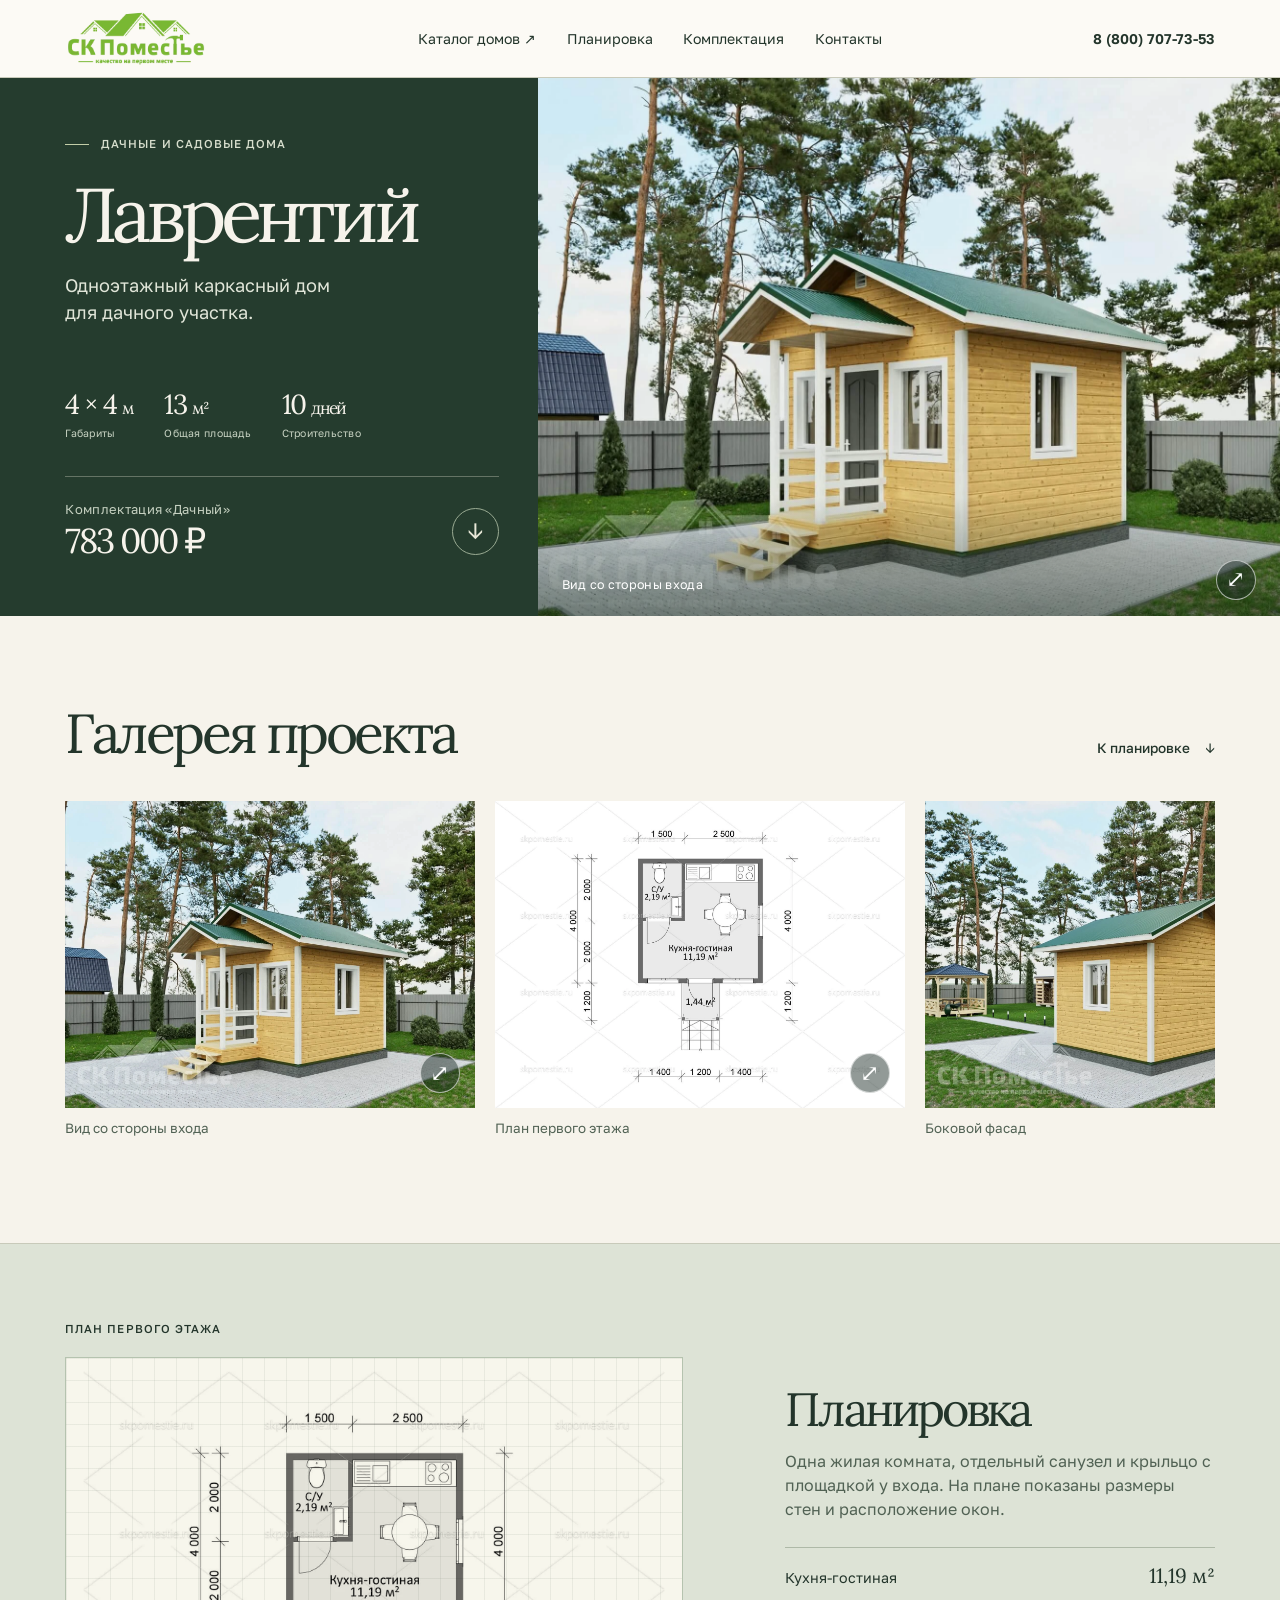
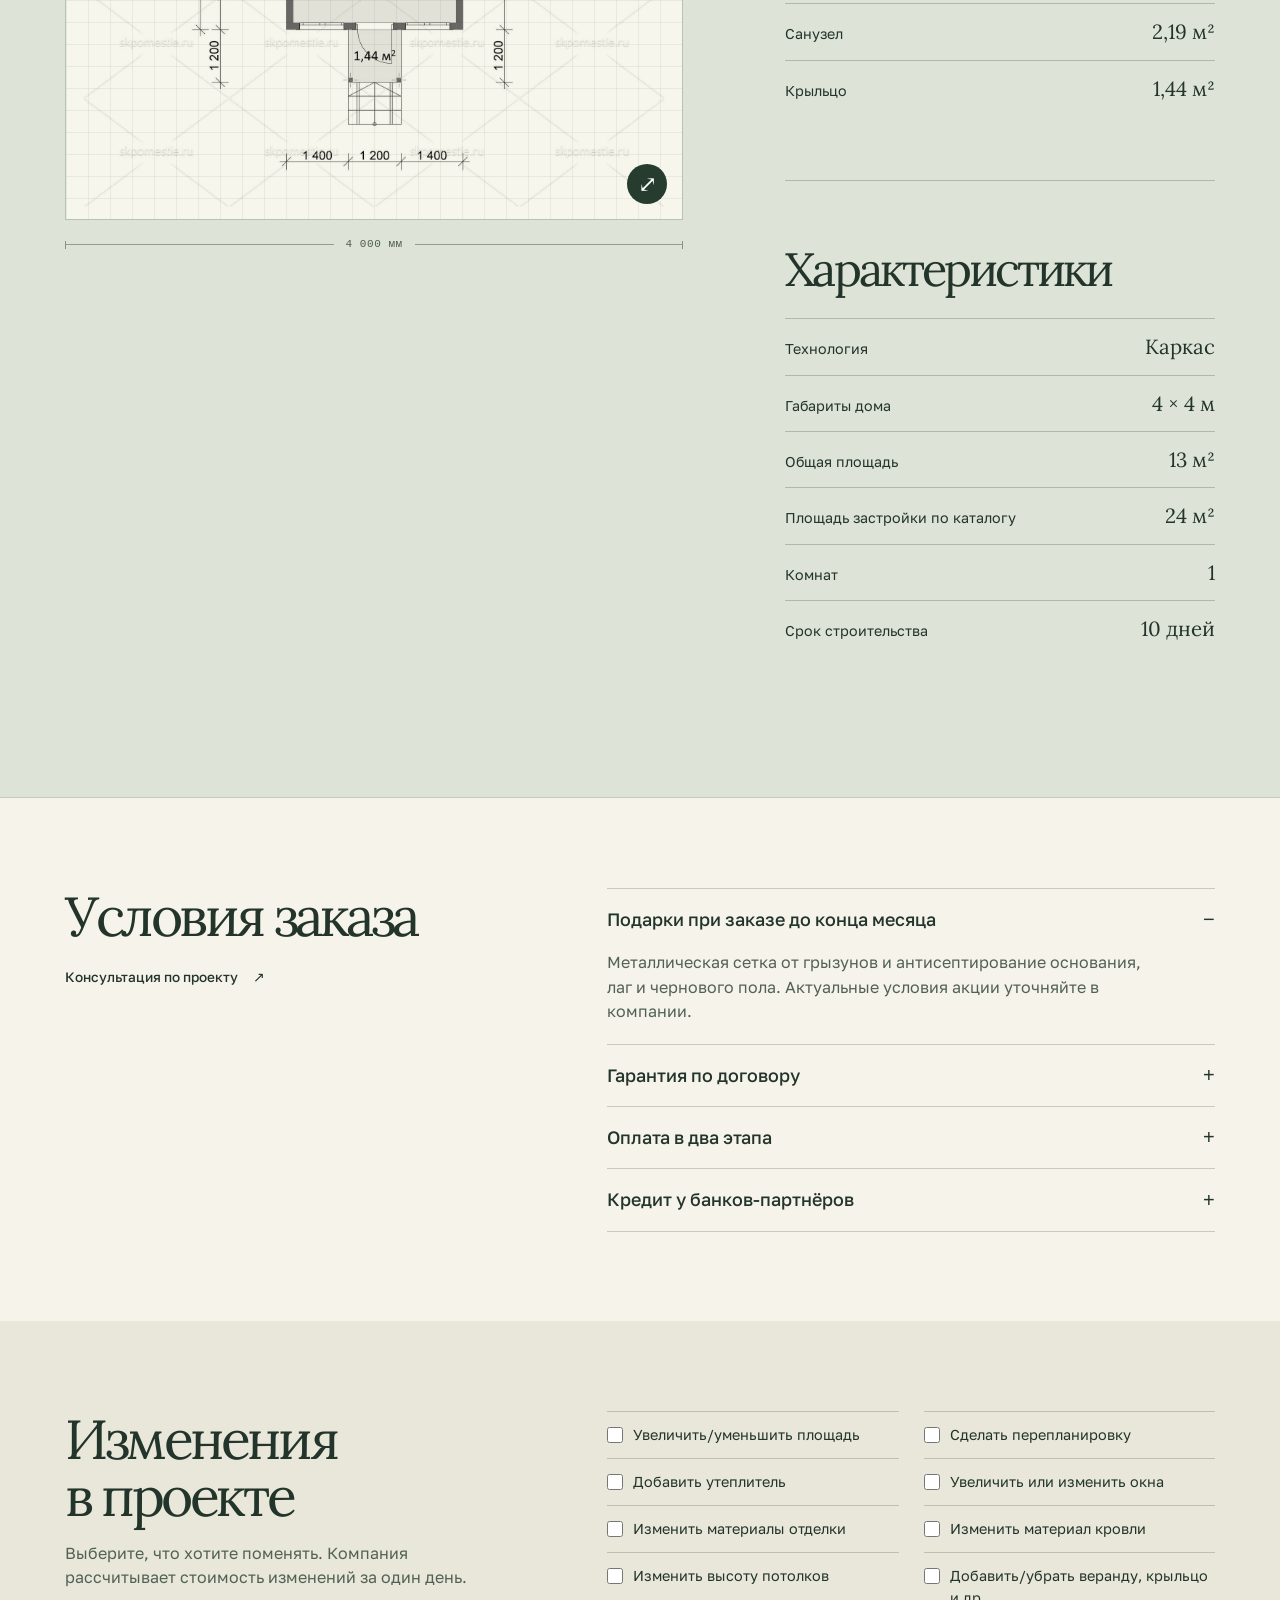
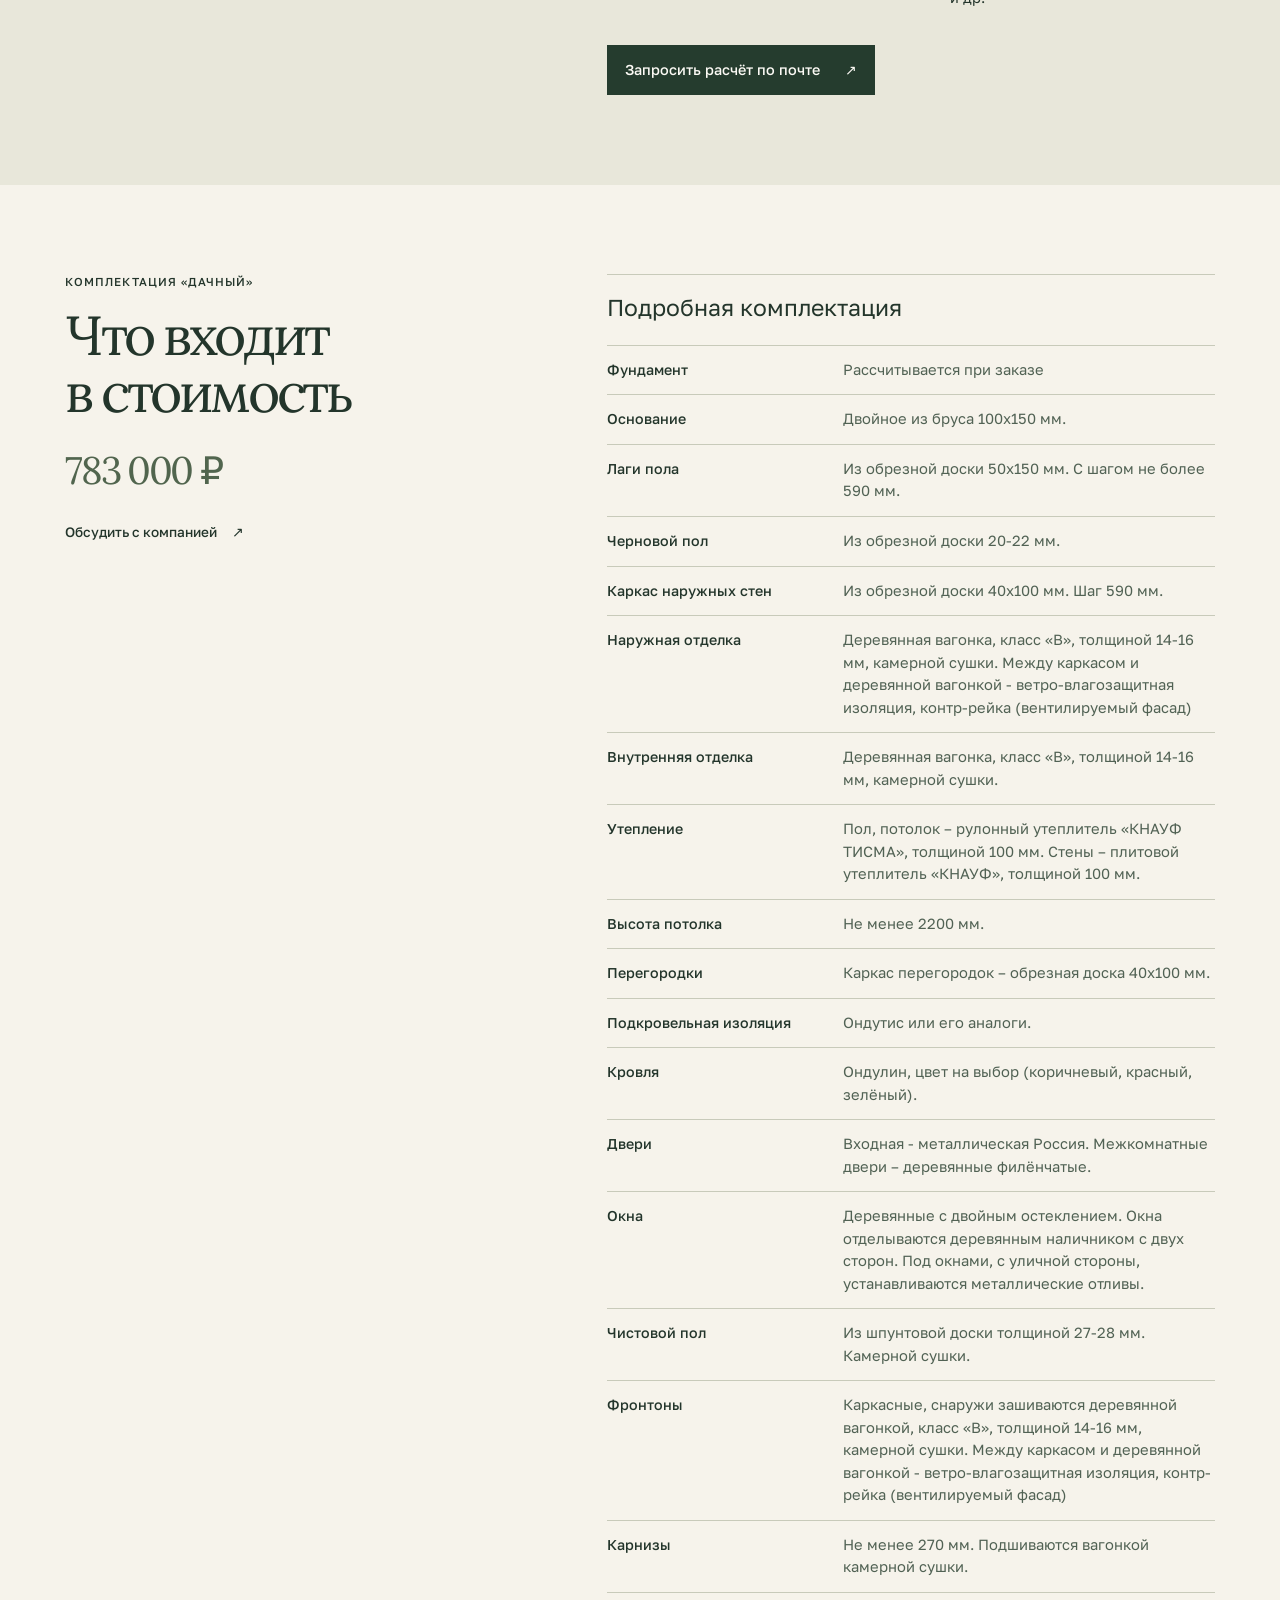
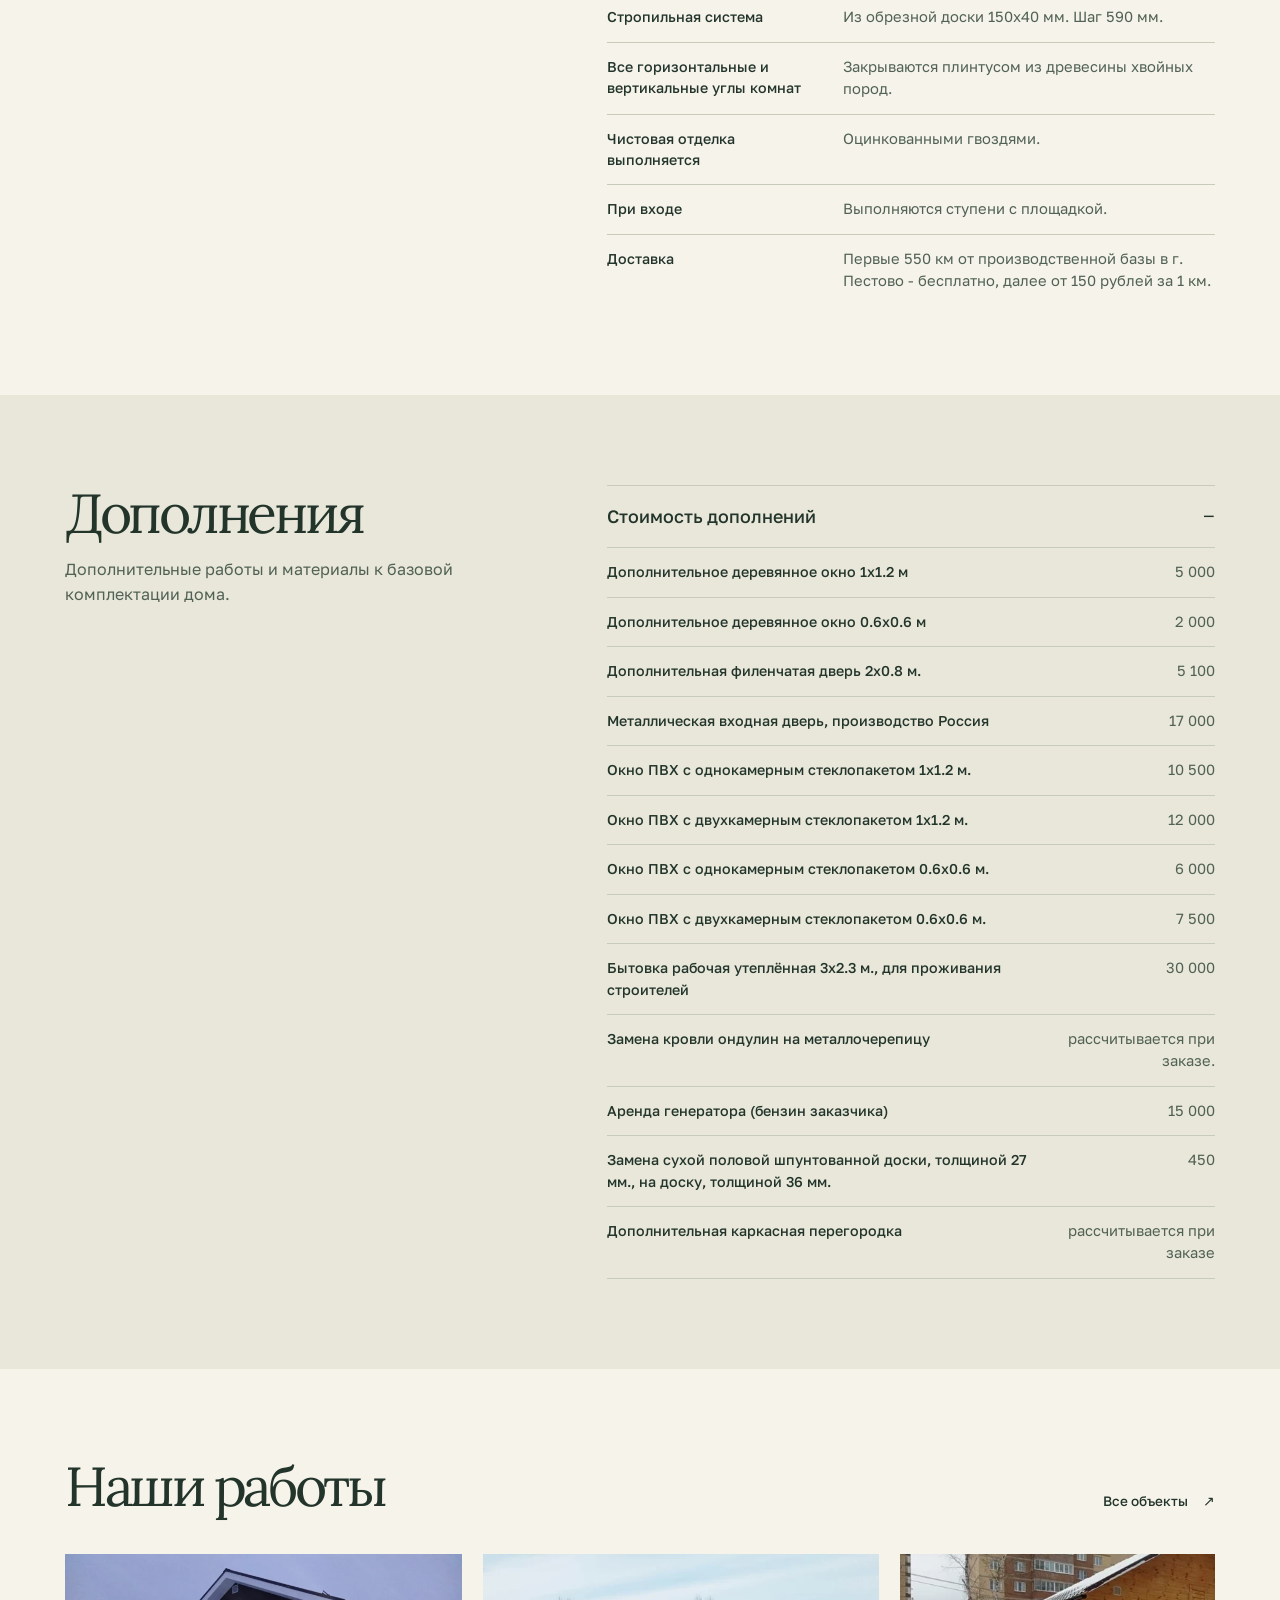
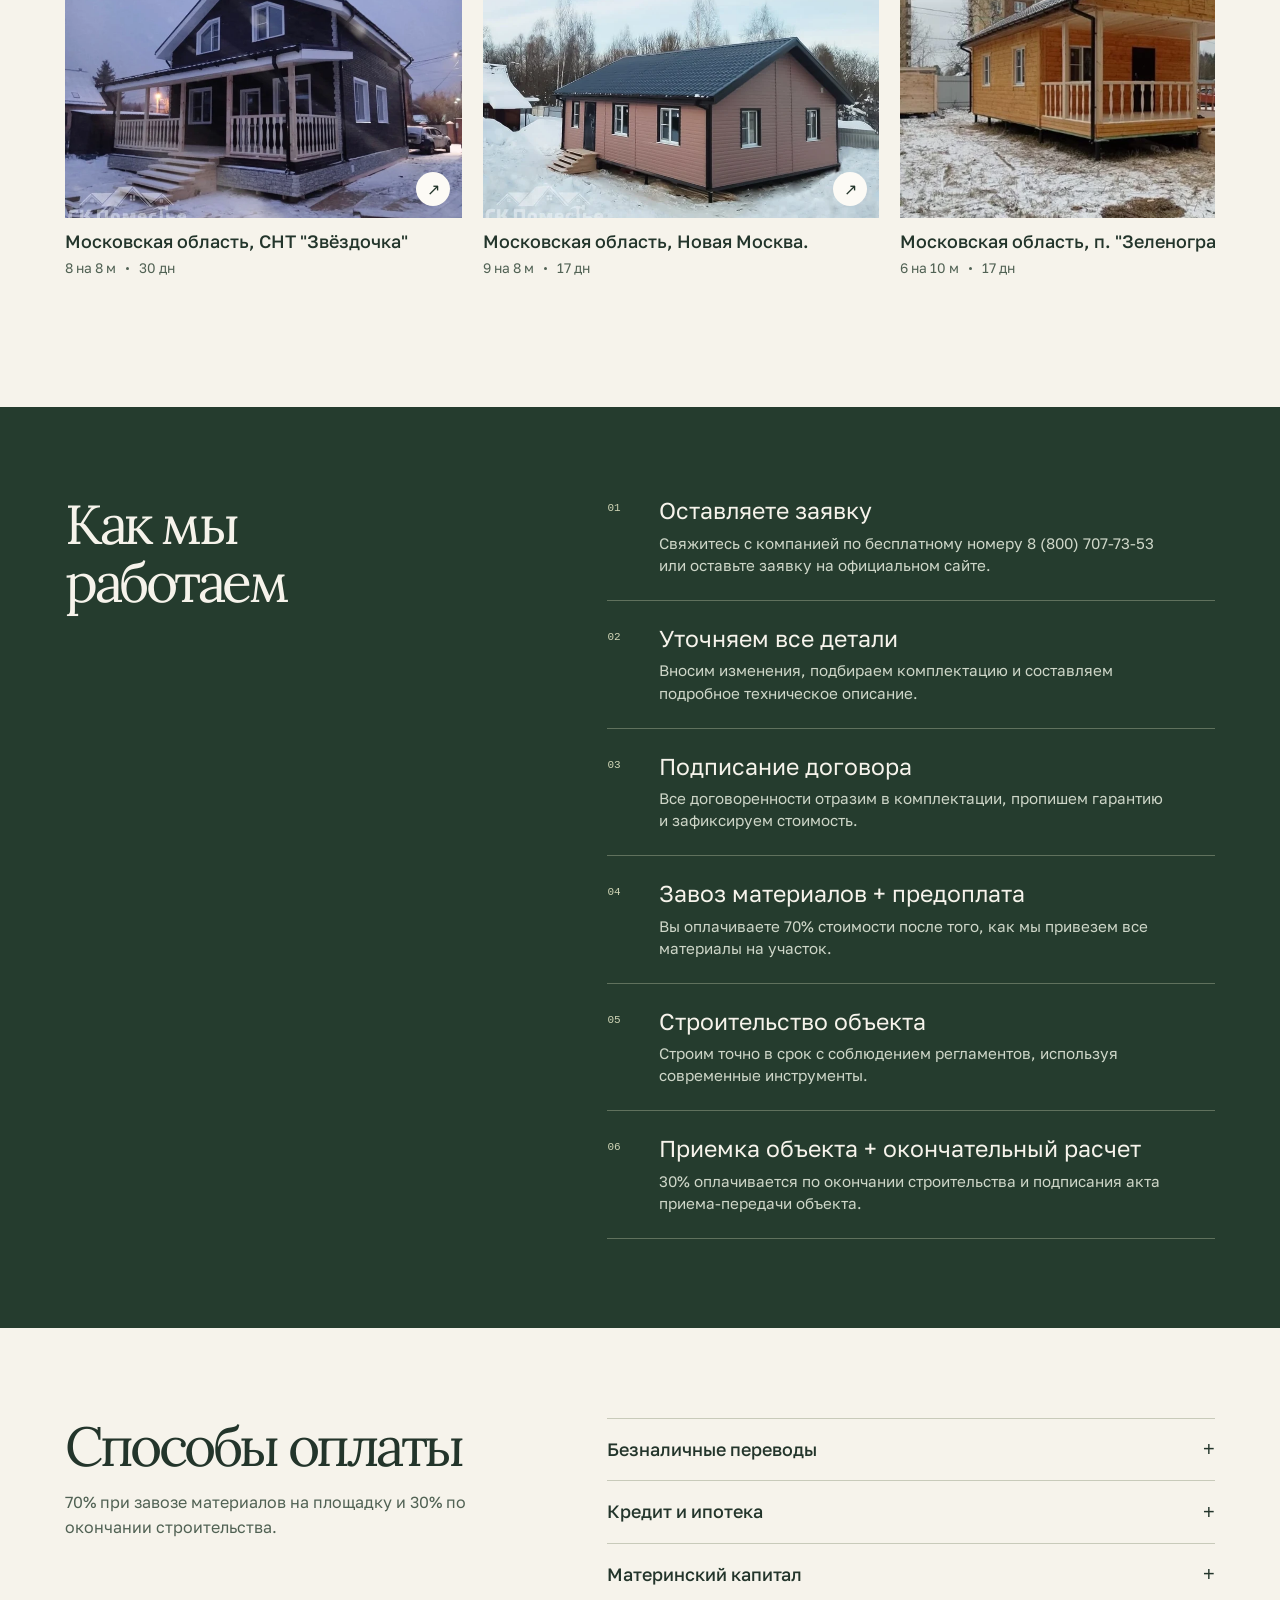
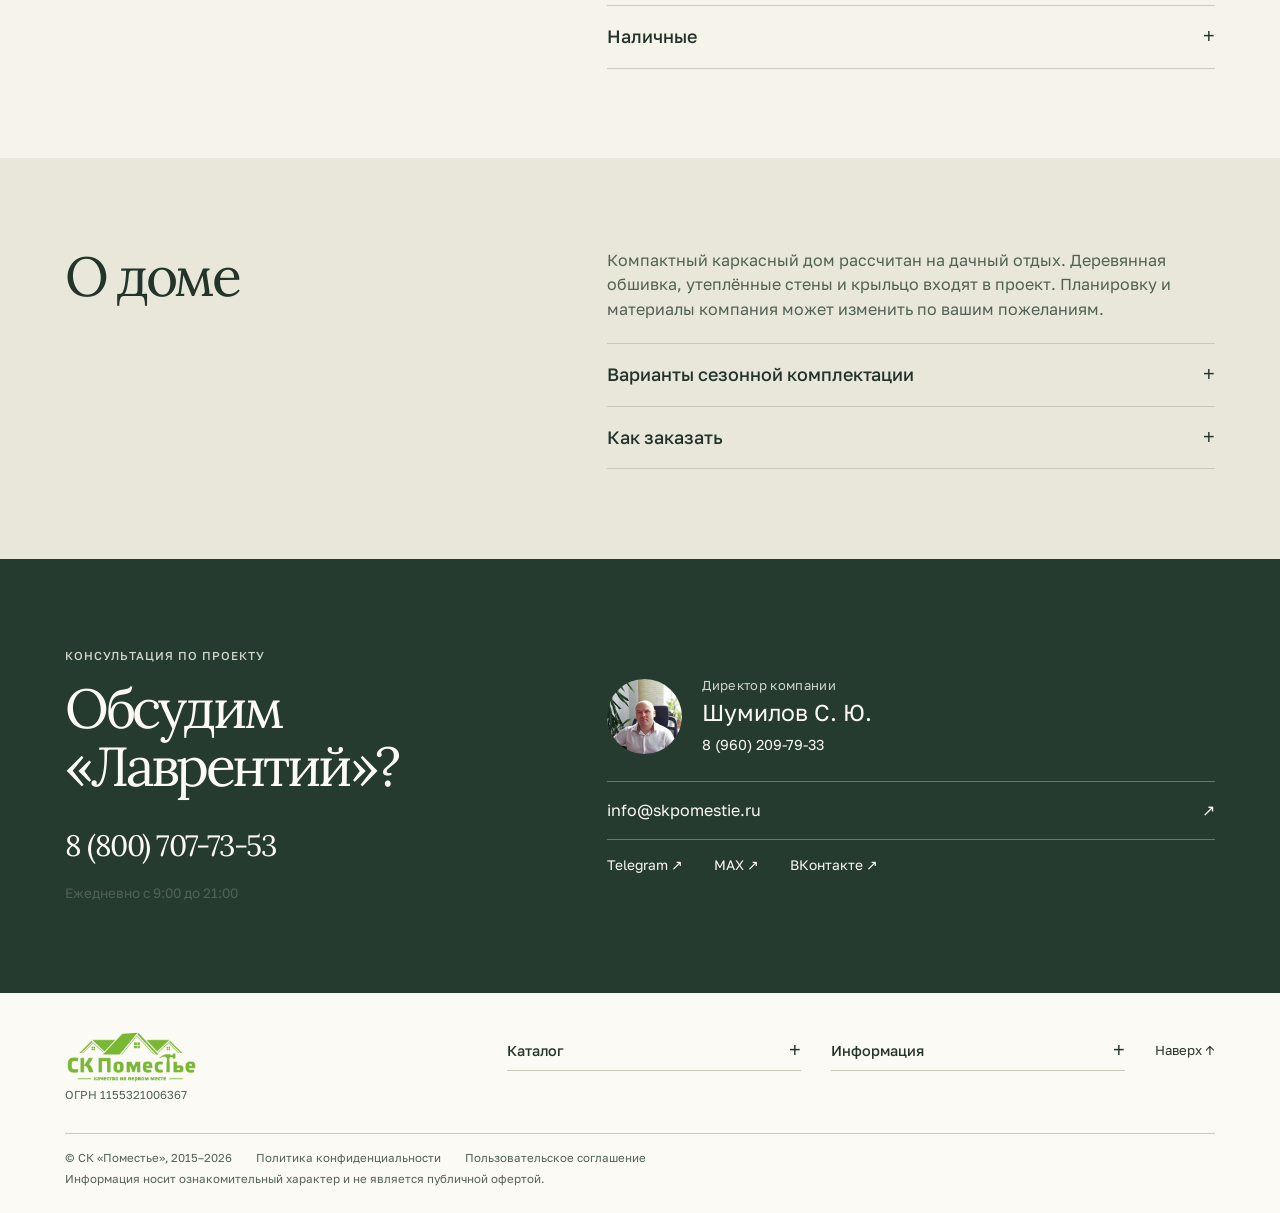
==== index.html @ a2fbf416 "Publish redesign concept" ====
<!doctype html>
<html lang="ru"><head>
<meta charset="UTF-8"><meta name="viewport" content="width=device-width,initial-scale=1"><meta name="robots" content="noindex,nofollow">
<title>«Лаврентий» — дачный дом 4 × 4 м | СК Поместье</title>
<meta name="description" content="Планировка каркасного дома «Лаврентий», виды фасадов, комплектация «Дачный», дополнительные опции и примеры работ строительной компании «Поместье».">
<meta name="theme-color" content="#283d30"><link rel="icon" href="assets/logo.webp"><link rel="stylesheet" href="assets/fonts.css"><link rel="stylesheet" href="style.css"><script defer src="app.js"></script>
</head><body id="top"><a class="skip" href="#project">К проекту</a>
<header><div class="inner topbar"><a class="brand" href="https://skpomestie.ru/" aria-label="СК Поместье, официальный сайт"><img src="assets/logo.webp" alt="СК Поместье" width="200" height="78"></a>
<nav class="desk-nav" aria-label="Разделы проекта"><a href="https://skpomestie.ru/dachnye-doma/">Каталог домов ↗</a><a href="#plan">Планировка</a><a href="#package">Комплектация</a><a href="#contacts">Контакты</a></nav>
<a class="head-phone" href="tel:+78007077353">8 (800) 707-73-53</a><details class="mobnav"><summary aria-label="Меню"><span></span></summary><nav aria-label="Меню"><a href="https://skpomestie.ru/dachnye-doma/">Каталог домов ↗</a><a href="#plan">Планировка</a><a href="#package">Комплектация</a><a href="#works">Наши работы</a><a href="#contacts">Контакты</a></nav></details></div></header>
<main id="project">
<div class="hero"><div class="hero-text"><a class="kind" href="https://skpomestie.ru/dachnye-doma/">Дачные и садовые дома</a><h1>Лаврентий</h1><p class="lead">Одноэтажный каркасный дом <br>для дачного участка.</p><div class="hero-dim"><div><strong>4 × 4 <small>м</small></strong><span>Габариты</span></div><div><strong>13 <small>м²</small></strong><span>Общая площадь</span></div><div><strong>10 <small>дней</small></strong><span>Строительство</span></div></div><div class="hero-purchase"><div><span>Комплектация «Дачный»</span><strong>783 000 ₽</strong></div><a class="disc" href="#package" aria-label="Посмотреть комплектацию и стоимость">↓</a></div></div>
<button type="button" class="hero-view" data-image="0" aria-label="Увеличить изображение дома Лаврентий"><img src="assets/view-0.webp" alt="Деревянный дом Лаврентий с зелёной двускатной крышей и небольшим крыльцом" width="1600" height="1200" fetchpriority="high"><span class="photo-tag">Вид со стороны входа</span><span class="zoom" aria-hidden="true">⤢</span></button></div>
<section class="inner pad gallery-section" id="gallery"><div class="section-line"><h2>Галерея проекта</h2><a class="text-link" href="#plan">К планировке <b>↓</b></a></div>
<div class="rail facade-rail" data-rail tabindex="0" role="region" aria-label="Галерея проекта, горизонтальная прокрутка"><figure><button class="photo" data-image="0" type="button" aria-label="Увеличить. Вид со стороны входа"><img src="assets/view-0.webp" alt="Вид со стороны входа" loading="lazy"><span class="zoom" aria-hidden="true">⤢</span></button><figcaption>Вид со стороны входа</figcaption></figure><figure><button class="photo" data-image="1" type="button" aria-label="Увеличить. План первого этажа"><img src="assets/view-1.webp" alt="План первого этажа" loading="lazy"><span class="zoom" aria-hidden="true">⤢</span></button><figcaption>План первого этажа</figcaption></figure><figure><button class="photo" data-image="2" type="button" aria-label="Увеличить. Боковой фасад"><img src="assets/view-2.webp" alt="Боковой фасад" loading="lazy"><span class="zoom" aria-hidden="true">⤢</span></button><figcaption>Боковой фасад</figcaption></figure><figure><button class="photo" data-image="3" type="button" aria-label="Увеличить. Задний фасад"><img src="assets/view-3.webp" alt="Задний фасад" loading="lazy"><span class="zoom" aria-hidden="true">⤢</span></button><figcaption>Задний фасад</figcaption></figure><figure><button class="photo" data-image="4" type="button" aria-label="Увеличить. Крыльцо и вход"><img src="assets/view-4.webp" alt="Крыльцо и вход" loading="lazy"><span class="zoom" aria-hidden="true">⤢</span></button><figcaption>Крыльцо и вход</figcaption></figure><figure><button class="photo" data-image="5" type="button" aria-label="Увеличить. Главный фасад"><img src="assets/view-5.webp" alt="Главный фасад" loading="lazy"><span class="zoom" aria-hidden="true">⤢</span></button><figcaption>Главный фасад</figcaption></figure></div></section>
<section class="drawing-section" id="plan"><div class="inner drawings"><div class="plan-visual"><span class="kind">План первого этажа</span><button class="diagram" data-image="1" type="button" aria-label="Увеличить чертёж первого этажа"><img alt="Чертёж дома 4 на 4 м с санузлом, кухней-гостиной и крыльцом" src="assets/view-1.webp" loading="lazy"><span class="zoom" aria-hidden="true">⤢</span></button><div class="dimension"><span></span>4 000 мм<span></span></div></div>
<div class="plan-copy"><div class="plan-step"><h2>Планировка</h2><p>Одна жилая комната, отдельный санузел и крыльцо с площадкой у входа. На плане показаны размеры стен и расположение окон.</p><dl class="inline-data"><div><dt>Кухня-гостиная</dt><dd>11,19 м²</dd></div><div><dt>Санузел</dt><dd>2,19 м²</dd></div><div><dt>Крыльцо</dt><dd>1,44 м²</dd></div></dl></div><div class="plan-step"><h2>Характеристики</h2><dl class="inline-data"><div><dt>Технология</dt><dd>Каркас</dd></div><div><dt>Габариты дома</dt><dd>4 × 4 м</dd></div><div><dt>Общая площадь</dt><dd>13 м²</dd></div><div><dt>Площадь застройки по каталогу</dt><dd>24 м²</dd></div><div><dt>Комнат</dt><dd>1</dd></div><div><dt>Срок строительства</dt><dd>10 дней</dd></div></dl></div></div></div></section>
<section class="inner pad split facts"><div><h2>Условия заказа</h2><a class="text-link" href="#contacts">Консультация по проекту <b>↗</b></a></div><div class="accordion"><details open><summary>Подарки при заказе до конца месяца</summary><p>Металлическая сетка от грызунов и антисептирование основания, лаг и чернового пола. Актуальные условия акции уточняйте в компании.</p></details><details><summary>Гарантия по договору</summary><p>Три года на материалы и три года на работы. Официальная обслуживаемая гарантия.</p></details><details><summary>Оплата в два этапа</summary><p>70% при завозе материалов на участок, оставшиеся 30% после подписания передаточного акта.</p></details><details><summary>Кредит у банков-партнёров</summary><p>Т-Банк, Альфа-Банк, Сбербанк, МТС Банк, Локо-Банк, Совкомбанк, ОТП Банк, Кредит Европа Банк и Ренессанс Банк.</p><a class="text-link" href="https://skpomestie.ru/credit/">Условия кредитования ↗</a></details></div></section>
<section class="changes" id="changes"><div class="inner split pad"><div><h2>Изменения <br>в проекте</h2><p>Выберите, что хотите поменять. Компания рассчитывает стоимость изменений за один день.</p></div><form id="changes-form"><fieldset><legend class="sr">Варианты изменений</legend><label><input type="checkbox" name="change" value="Увеличить/уменьшить площадь"><span>Увеличить/уменьшить площадь</span></label><label><input type="checkbox" name="change" value="Сделать перепланировку"><span>Сделать перепланировку</span></label><label><input type="checkbox" name="change" value="Добавить утеплитель"><span>Добавить утеплитель</span></label><label><input type="checkbox" name="change" value="Увеличить или изменить окна"><span>Увеличить или изменить окна</span></label><label><input type="checkbox" name="change" value="Изменить материалы отделки"><span>Изменить материалы отделки</span></label><label><input type="checkbox" name="change" value="Изменить материал кровли"><span>Изменить материал кровли</span></label><label><input type="checkbox" name="change" value="Изменить высоту потолков"><span>Изменить высоту потолков</span></label><label><input type="checkbox" name="change" value="Добавить/убрать веранду, крыльцо и др."><span>Добавить/убрать веранду, крыльцо и др.</span></label></fieldset><button type="submit" class="button">Запросить расчёт по почте <b>↗</b></button></form></div></section>
<section id="package" class="inner pad split package"><div class="sticky-heading"><span class="kind">Комплектация «Дачный»</span><h2>Что входит <br>в стоимость</h2><div class="package-price">783 000 ₽</div><a class="text-link" href="#contacts">Обсудить с компанией <b>↗</b></a></div><div class="package-details"><h3>Подробная комплектация</h3><dl class="spec-list"><div><dt>Фундамент</dt><dd>Рассчитывается при заказе</dd></div><div><dt>Основание</dt><dd>Двойное из бруса 100х150 мм.</dd></div><div><dt>Лаги пола</dt><dd>Из обрезной доски 50х150 мм. С шагом не более 590 мм.</dd></div><div><dt>Черновой пол</dt><dd>Из обрезной доски 20-22 мм.</dd></div><div><dt>Каркас наружных стен</dt><dd>Из обрезной доски 40х100 мм. Шаг 590 мм.</dd></div><div><dt>Наружная отделка</dt><dd>Деревянная вагонка, класс «В», толщиной 14-16 мм, камерной сушки. Между каркасом и деревянной вагонкой - ветро-влагозащитная изоляция, контр-рейка (вентилируемый фасад)</dd></div><div><dt>Внутренняя отделка</dt><dd>Деревянная вагонка, класс «В», толщиной 14-16 мм, камерной сушки.</dd></div><div><dt>Утепление</dt><dd>Пол, потолок – рулонный утеплитель «КНАУФ ТИСМА», толщиной 100 мм. Стены – плитовой утеплитель «КНАУФ», толщиной 100 мм.</dd></div><div><dt>Высота потолка</dt><dd>Не менее 2200 мм.</dd></div><div><dt>Перегородки</dt><dd>Каркас перегородок – обрезная доска 40х100 мм.</dd></div><div><dt>Подкровельная изоляция</dt><dd>Ондутис или его аналоги.</dd></div><div><dt>Кровля</dt><dd>Ондулин, цвет на выбор (коричневый, красный, зелёный).</dd></div><div><dt>Двери</dt><dd>Входная - металлическая Россия. Межкомнатные двери – деревянные филёнчатые.</dd></div><div><dt>Окна</dt><dd>Деревянные с двойным остеклением. Окна отделываются деревянным наличником с двух сторон. Под окнами, с уличной стороны, устанавливаются металлические отливы.</dd></div><div><dt>Чистовой пол</dt><dd>Из шпунтовой доски толщиной 27-28 мм. Камерной сушки.</dd></div><div><dt>Фронтоны</dt><dd>Каркасные, снаружи зашиваются деревянной вагонкой, класс «В», толщиной 14-16 мм, камерной сушки. Между каркасом и деревянной вагонкой - ветро-влагозащитная изоляция, контр-рейка (вентилируемый фасад)</dd></div><div><dt>Карнизы</dt><dd>Не менее 270 мм. Подшиваются вагонкой камерной сушки.</dd></div><div><dt>Стропильная система</dt><dd>Из обрезной доски 150х40 мм. Шаг 590 мм.</dd></div><div><dt>Все горизонтальные и вертикальные углы комнат</dt><dd>Закрываются плинтусом из древесины хвойных пород.</dd></div><div><dt>Чистовая отделка выполняется</dt><dd>Оцинкованными гвоздями.</dd></div><div><dt>При входе</dt><dd>Выполняются ступени с площадкой.</dd></div><div><dt>Доставка</dt><dd>Первые 550 км от производственной базы в г. Пестово - бесплатно, далее от 150 рублей за 1 км.</dd></div></dl></div></section>
<section class="options"><div class="inner split pad"><div><h2>Дополнения</h2><p>Дополнительные работы и материалы к базовой комплектации дома.</p></div><div class="accordion"><details open><summary>Стоимость дополнений</summary><dl class="spec-list"><div><dt>Дополнительное деревянное окно 1х1.2 м</dt><dd>5 000</dd></div><div><dt>Дополнительное деревянное окно 0.6х0.6 м</dt><dd>2 000</dd></div><div><dt>Дополнительная филенчатая дверь 2х0.8 м.</dt><dd>5 100</dd></div><div><dt>Металлическая входная дверь, производство Россия</dt><dd>17 000</dd></div><div><dt>Окно ПВХ с однокамерным стеклопакетом 1х1.2 м.</dt><dd>10 500</dd></div><div><dt>Окно ПВХ с двухкамерным стеклопакетом 1х1.2 м.</dt><dd>12 000</dd></div><div><dt>Окно ПВХ с однокамерным стеклопакетом 0.6х0.6 м.</dt><dd>6 000</dd></div><div><dt>Окно ПВХ с двухкамерным стеклопакетом 0.6х0.6 м.</dt><dd>7 500</dd></div><div><dt>Бытовка рабочая утеплённая 3х2.3 м., для проживания строителей</dt><dd>30 000</dd></div><div><dt>Замена кровли ондулин на металлочерепицу</dt><dd>рассчитывается при заказе.</dd></div><div><dt>Аренда генератора (бензин заказчика)</dt><dd>15 000</dd></div><div><dt>Замена сухой половой шпунтованной доски, толщиной 27 мм., на доску, толщиной 36 мм.</dt><dd>450</dd></div><div><dt>Дополнительная каркасная перегородка</dt><dd>рассчитывается при заказе</dd></div></dl></details></div></div></section>
<section class="inner pad" id="works"><div class="section-line"><h2>Наши работы</h2><a class="text-link" href="https://skpomestie.ru/portfolio/">Все объекты <b>↗</b></a></div><div class="rail work-rail" data-rail tabindex="0" role="region" aria-label="Построенные объекты, горизонтальная прокрутка"><article class="work-card"><a href="https://skpomestie.ru/portfolio/karkasnyy-dom-po-proektu-zakazchika-v-moskovskoy-oblasti.html"><div class="work-image"><img src="assets/work-0.webp" alt="Каркасный дом по проекту Заказчика в Московской области" loading="lazy"><span aria-hidden="true">↗</span></div><h3>Московская область, СНТ &quot;Звёздочка&quot;</h3><p>8 на 8 м <i></i> 30 дн</p></a></article><article class="work-card"><a href="https://skpomestie.ru/portfolio/karkasnyy-dom-po-proektu-ivan.html"><div class="work-image"><img src="assets/work-1.webp" alt="Каркасный дом по проекту &quot;Иван&quot;" loading="lazy"><span aria-hidden="true">↗</span></div><h3>Московская область, Новая Москва.</h3><p>9 на 8 м <i></i> 17 дн</p></a></article><article class="work-card"><a href="https://skpomestie.ru/portfolio/karkasnyy-dom-po-proektu-boris-s-izmeneniyami-so-storony-zakazchika.html"><div class="work-image"><img src="assets/work-2.webp" alt="Каркасный дом по проекту &quot;Борис&quot; с изменениями со стороны &quot;Заказчика&quot;" loading="lazy"><span aria-hidden="true">↗</span></div><h3>Московская область, п. &quot;Зеленоградский&quot;</h3><p>6 на 10 м <i></i> 17 дн</p></a></article><article class="work-card"><a href="https://skpomestie.ru/portfolio/karkasnyj-dom-po-proektu-vladimir.html"><div class="work-image"><img src="assets/work-3.webp" alt="Каркасный дом по проекту &quot;Владимир&quot; " loading="lazy"><span aria-hidden="true">↗</span></div><h3>Московская область, д. Новинское</h3><p>8 на 8 м <i></i> 13 дн</p></a></article><article class="work-card"><a href="https://skpomestie.ru/portfolio/karkasnyy-dom-5-na-4-po-proektu-zakazchika.html"><div class="work-image"><img src="assets/work-4.webp" alt="Каркасный дом 5 на 4 по проекту Заказчика" loading="lazy"><span aria-hidden="true">↗</span></div><h3>Московская область, деревня Слобода.</h3><p>5 на 4 м <i></i> 7 дн</p></a></article><article class="work-card"><a href="https://skpomestie.ru/portfolio/kakrasnyj-dom-s-bolshoj-terrasoj-v-snt-stroitel-1.html"><div class="work-image"><img src="assets/work-5.webp" alt="Какрасный дом с большой террасой в СНТ Строитель-1" loading="lazy"><span aria-hidden="true">↗</span></div><h3>Московская область, СНТ &quot;Строитель-1&quot;</h3><p>6 на 8 м <i></i> 10 дн</p></a></article><article class="work-card"><a href="https://skpomestie.ru/portfolio/dom-iz-br-po-zakazchika-8x85.html"><div class="work-image"><img src="assets/work-6.webp" alt="Дом из бруса по проекту заказчика 8х8.5 м" loading="lazy"><span aria-hidden="true">↗</span></div><h3>Московская область, д. Трубино</h3><p>8 на 8.5 м <i></i> 26 дн</p></a></article><article class="work-card"><a href="https://skpomestie.ru/portfolio/karkas-banya-6x6-m-1etag.html"><div class="work-image"><img src="assets/work-7.webp" alt="Каркасная баня с мансардой, размером 6х6 м" loading="lazy"><span aria-hidden="true">↗</span></div><h3>Новгородская область, д. Евантеево</h3><p>6 на 6 м <i></i> 20 дн</p></a></article><article class="work-card"><a href="https://skpomestie.ru/portfolio/karkasnaya-banya-6x5-po-individaulnomu-proektu-.html"><div class="work-image"><img src="assets/work-8.webp" alt="Каркасная баня 6x5 по индивидаульному проекту " loading="lazy"><span aria-hidden="true">↗</span></div><h3>Московская область, д. Настасьино</h3><p>6 на 5 м <i></i> 9 дн</p></a></article><article class="work-card"><a href="https://skpomestie.ru/portfolio/karkasnyy-dom-po-proektu-stepan.html"><div class="work-image"><img src="assets/work-9.webp" alt="Каркасный дом по проекту &quot;Степан&quot;" loading="lazy"><span aria-hidden="true">↗</span></div><h3>Тульская область,  СНТ &quot;Дружба-1&quot;</h3><p>9 на 7 м <i></i> 18 дн</p></a></article><article class="work-card"><a href="https://skpomestie.ru/portfolio/karkasnyy-dom-po-proektu-gennadiy-v-komplektatsii-bez-otdelki.html"><div class="work-image"><img src="assets/work-10.webp" alt="Каркасный дом по проекту Геннадий в комплектации Без отделки" loading="lazy"><span aria-hidden="true">↗</span></div><h3>Московская область, д. Покровское</h3><p>6 на 6 м <i></i> 6 дн</p></a></article><article class="work-card"><a href="https://skpomestie.ru/portfolio/karkasnyj-dom-po-proektu-zakazchika-12x11m.html"><div class="work-image"><img src="assets/work-11.webp" alt="Каркасный  дом по проекту &quot;Заказчика&quot; 12x11м" loading="lazy"><span aria-hidden="true">↗</span></div><h3>Новгородская область, д. Григорово</h3><p>12 на 11 м <i></i> 35 дн</p></a></article><article class="work-card"><a href="https://skpomestie.ru/portfolio/karkasnyj-dom-po-proektu-zakazchika80.html"><div class="work-image"><img src="assets/work-12.webp" alt="Каркасная баня по проекту &quot;Кира&quot;, с изменениями со стороны &quot;Заказчика&quot;" loading="lazy"><span aria-hidden="true">↗</span></div><h3>Московская область, СТ &quot;Лесное&quot;</h3><p>6 на 6 м <i></i> 14 дн</p></a></article><article class="work-card"><a href="https://skpomestie.ru/portfolio/karkasnyj-dom-po-proektu-zakazchika81.html"><div class="work-image"><img src="assets/work-13.webp" alt="Мансардынй каркасный дом по проекту &quot;Заказчика&quot;" loading="lazy"><span aria-hidden="true">↗</span></div><h3>Новгородская область, СТ &quot;Нерцы&quot;</h3><p>6 на 6 м <i></i> 14 дн</p></a></article><article class="work-card"><a href="https://skpomestie.ru/portfolio/dom-6na8-aleksej.html"><div class="work-image"><img src="assets/work-14.webp" alt="Каркасный дом по проекту Алексей" loading="lazy"><span aria-hidden="true">↗</span></div><h3>Московская область, поселок &quot;Приозёрный&quot;</h3><p>8 на 6 м <i></i> 13 дн</p></a></article><article class="work-card"><a href="https://skpomestie.ru/portfolio/karkasnyj-dom-po-proektu-zakazchika78.html"><div class="work-image"><img src="assets/work-15.webp" alt="Каркасный дом по проекту &quot;Даромир&quot; с изменениями со стороны &quot;Заказчика&quot;" loading="lazy"><span aria-hidden="true">↗</span></div><h3>Тверская область, д. Юряхино</h3><p>на  м <i></i> 13 дн</p></a></article><article class="work-card"><a href="https://skpomestie.ru/portfolio/karkasnyj-dom-po-proektu-zakazchika77.html"><div class="work-image"><img src="assets/work-16.webp" alt="Каркасный дом с террасой по проекту заказчика" loading="lazy"><span aria-hidden="true">↗</span></div><h3>Московская область, СНТ &quot;Автомобилист&quot;</h3><p>6 на 8 м <i></i> 23 дн</p></a></article><article class="work-card"><a href="https://skpomestie.ru/portfolio/dom-stepan.html"><div class="work-image"><img src="assets/work-17.webp" alt="Каркасный полутороэтажный дом по проекту &quot;Степан&quot;" loading="lazy"><span aria-hidden="true">↗</span></div><h3>Московская область,  СНТ Алешинские сады</h3><p>9 на 7 м <i></i> 20 дн</p></a></article><article class="work-card"><a href="https://skpomestie.ru/portfolio/karkasnyj-dom-po-proektu-zakazchika1.html"><div class="work-image"><img src="assets/work-18.webp" alt="Каркасный одноэтажныйдом по проекту &quot;Заказчика&quot;" loading="lazy"><span aria-hidden="true">↗</span></div><h3>Ленинградская область, СНТ Энергия</h3><p>6 на 8 м <i></i> 23 дн</p></a></article><article class="work-card"><a href="https://skpomestie.ru/portfolio/dom-7na9-po-proekty-mixail.html"><div class="work-image"><img src="assets/work-19.webp" alt="Каркасный дом по проекту &quot;Михаил&quot;" loading="lazy"><span aria-hidden="true">↗</span></div><h3>Московской области, д. Мясищево</h3><p>9 на 7 м <i></i> 37 дн</p></a></article></div></section>
<section class="process"><div class="inner split pad"><div class="sticky-heading"><h2>Как мы <br>работаем</h2></div><ol class="steps"><li><h3>Оставляете заявку</h3><p>Свяжитесь с компанией по бесплатному номеру <a href="tel:+78007077353">8 (800) 707-73-53</a> или <a href="https://skpomestie.ru/dachnye-doma/proekt-lavrentiy.html">оставьте заявку на официальном сайте</a>.</p></li><li><h3>Уточняем все детали</h3><p>Вносим изменения, подбираем комплектацию и составляем подробное техническое описание.</p></li><li><h3>Подписание договора</h3><p>Все договоренности отразим в комплектации, пропишем гарантию и зафиксируем стоимость.</p></li><li><h3>Завоз материалов + предоплата</h3><p>Вы оплачиваете 70% стоимости после того, как мы привезем все материалы на участок.</p></li><li><h3>Строительство объекта</h3><p>Строим точно в срок с соблюдением регламентов, используя современные инструменты.</p></li><li><h3>Приемка объекта + окончательный расчет</h3><p>30% оплачивается по окончании строительства и подписания акта приема-передачи объекта.</p></li></ol></div></section>
<section class="inner split pad"><div><h2>Способы оплаты</h2><p>70% при завозе материалов на площадку и 30% по окончании строительства.</p></div><div class="accordion"><details><summary>Безналичные переводы</summary><p>Оплата по счету для физлица, осуществляется в кассе любого банка или через мобильное приложение банка</p></details><details><summary>Кредит и ипотека</summary><p>Выгодные условия и льготная ипотека от «Почта Банк»</p></details><details><summary>Материнский капитал</summary><p>Вы можете воспользоваться сертификатом материнского капитала для оплаты строительства дома для ПМЖ</p></details><details><summary>Наличные</summary><p>Мы принимаем оплату наличными или переводом и выдаём все подтверждающие документы (квитанции)</p></details></div></section>
<section class="article"><div class="inner split pad"><h2>О доме</h2><div><p>Компактный каркасный дом рассчитан на дачный отдых. Деревянная обшивка, утеплённые стены и крыльцо входят в проект. Планировку и материалы компания может изменить по вашим пожеланиям.</p><div class="accordion"><details><summary>Варианты сезонной комплектации</summary><ul><li>Лето — комплектация оптимальна для тёплого времени года, включает необходимые элементы для комфортного отдыха на даче.</li><li>Весна-осень — добавлен слой утепления для проживания в межсезонье, используются имитация бруса для наружной отделки.</li><li>Зима — комплектация включает улучшенную теплоизоляцию. Каркас выполнен из калиброванной доски.</li><li>Без отделки — базовый вариант для тех, кто хочет самостоятельно оформить внутреннее пространство по своему вкусу.</li></ul></details><details><summary>Как заказать</summary><p>Свяжитесь со специалистом компании, чтобы уточнить комплектацию, сроки установки, стоимость и условия оплаты. Есть варианты кредита и рассрочки.</p></details></div></div></div></section>
<section id="contacts" class="contact"><div class="inner split pad"><div><span class="kind">Консультация по проекту</span><h2>Обсудим <br>«Лаврентий»?</h2><a class="big-phone" href="tel:+78007077353">8 (800) 707-73-53</a><p>Ежедневно с 9:00 до 21:00</p></div><div class="contact-side"><div class="person"><img src="assets/director.webp" loading="lazy" alt="Шумилов С. Ю."><div><span>Директор компании</span><h3>Шумилов С. Ю.</h3><a href="tel:+79602097933">8 (960) 209-79-33</a></div></div><a class="contact-row" href="mailto:info@skpomestie.ru">info@skpomestie.ru <b>↗</b></a><div class="socials"><a href="https://t.me/skpomestie">Telegram ↗</a><a href="https://max.ru/u/f9LHodD0cOJR6CGdd--tRf8iXYR94sBpWed0ZR32M8wq-3ZBjKEI17giQqE">MAX ↗</a><a href="https://vk.com/public210077234">ВКонтакте ↗</a></div></div></div></section>
</main><footer><div class="inner"><div class="foot-grid"><div><img src="assets/logo.webp" alt="СК Поместье" width="150"><p>ОГРН 1155321006367</p></div><details><summary>Каталог</summary><nav><a href="https://skpomestie.ru/karkasnye-doma/">Каркасные дома</a><a href="https://skpomestie.ru/dachnye-doma/">Дачные дома</a><a href="https://skpomestie.ru/karkasnye-bani/">Каркасные бани</a><a href="https://skpomestie.ru/doma-iz-brusa/">Дома из бруса</a><a href="https://skpomestie.ru/bani-iz-brusa/">Бани из бруса</a><a href="https://skpomestie.ru/mobilnye-bani/">Мобильные бани</a><a href="https://skpomestie.ru/sruby-domov-pod-usadku/">Срубы домов</a><a href="https://skpomestie.ru/sruby-ban-pod-usadku/">Срубы бань</a></nav></details><details><summary>Информация</summary><nav><a href="https://skpomestie.ru/about/">О компании</a><a href="https://skpomestie.ru/portfolio/">Наши работы</a><a href="https://skpomestie.ru/otzivy/">Отзывы</a><a href="https://skpomestie.ru/aktsii/">Акции</a><a href="https://skpomestie.ru/garantii/">Гарантия</a><a href="https://skpomestie.ru/dostavka-i-oplata/">Доставка и оплата</a><a href="https://skpomestie.ru/dogovor/">Договор</a><a href="https://skpomestie.ru/credit/">Кредит</a><a href="https://skpomestie.ru/mat-kapital/">Материнский капитал</a><a href="https://skpomestie.ru/staty/">Статьи</a><a href="https://skpomestie.ru/contacts/">Контакты</a></nav></details><a class="to-top" href="#top">Наверх ↑</a></div><div class="legal"><span>© СК «Поместье», 2015–2026</span><a href="https://skpomestie.ru/politika-konfidenczialnosti/">Политика конфиденциальности</a><a href="https://skpomestie.ru/soglashenie/">Пользовательское соглашение</a></div><small>Информация носит ознакомительный характер и не является публичной офертой.</small></div></footer>
<dialog id="viewer" aria-labelledby="viewer-label"><div class="viewer-shell"><div class="viewer-bar"><span id="viewer-label"></span><button id="close" type="button" aria-label="Закрыть">×</button></div><img id="viewer-img" alt=""><div class="viewer-controls"><button type="button" data-turn="-1" aria-label="Предыдущее изображение">←</button><span id="counter"></span><button type="button" data-turn="1" aria-label="Следующее изображение">→</button></div></div></dialog>
</body></html>
---- assets/fonts.css ----
@font-face {
  font-family: 'Lora';
  font-style: normal;
  font-weight: 400 700;
  font-display: swap;
  src: url(lora-cyrillic.woff2) format('woff2');
  unicode-range: U+0301, U+0400-045F, U+0490-0491, U+04B0-04B1, U+2116;
}
@font-face {
  font-family: 'Lora';
  font-style: normal;
  font-weight: 400 700;
  font-display: swap;
  src: url(lora-latin.woff2) format('woff2');
  unicode-range: U+0000-00FF, U+0131, U+0152-0153, U+02BB-02BC, U+02C6, U+02DA, U+02DC, U+0304, U+0308, U+0329, U+2000-206F, U+20AC, U+2122, U+2191, U+2193, U+2212, U+2215, U+FEFF, U+FFFD;
}
@font-face {
  font-family: 'Golos Text';
  font-style: normal;
  font-weight: 400 700;
  font-display: swap;
  src: url(golostext-cyrillic.woff2) format('woff2');
  unicode-range: U+0301, U+0400-045F, U+0490-0491, U+04B0-04B1, U+2116;
}
@font-face {
  font-family: 'Golos Text';
  font-style: normal;
  font-weight: 400 700;
  font-display: swap;
  src: url(golostext-latin.woff2) format('woff2');
  unicode-range: U+0000-00FF, U+0131, U+0152-0153, U+02BB-02BC, U+02C6, U+02DA, U+02DC, U+0304, U+0308, U+0329, U+2000-206F, U+20AC, U+2122, U+2191, U+2193, U+2212, U+2215, U+FEFF, U+FFFD;
}
---- style.css ----
:root{--ink:#23352b;--green:#253c2e;--deep:#192a21;--cream:#f6f3eb;--paper:#fcfaf5;--line:#c8caba;--muted:#516254;--gold:#e5cc98;--side:clamp(22px,5.1vw,90px);color:var(--ink);background:var(--cream);font:400 16px/1.53 "Golos Text",Arial,sans-serif;font-synthesis:none}
*{box-sizing:border-box}html{scroll-behavior:smooth;scroll-padding-top:18px}body,h1,h2,h3,p,dl,dd,ol,ul,figure,fieldset{margin:0}body{min-width:280px}button,input,summary{font:inherit}button,summary,a{color:inherit}a{text-decoration:none}button{border:0;cursor:pointer}button:focus-visible,summary:focus-visible,a:focus-visible,.rail:focus-visible,input:focus-visible{outline:3px solid #ad7127;outline-offset:3px}img{display:block;max-width:100%}button,summary{-webkit-tap-highlight-color:transparent}.inner{width:min(100%,1700px);padding-inline:var(--side);margin-inline:auto}.pad{padding-block:clamp(62px,7vw,118px)}h1,h2,h3{font-weight:400}h1,h2,.package-price,.big-phone,.hero-purchase strong,.inline-data dd,.hero-dim strong{font-family:Lora,Georgia,serif}h2{font-size:clamp(2.4rem,4.3vw,4.9rem);line-height:1.04;letter-spacing:-.063em;text-wrap:balance}h3{font-size:clamp(1.05rem,1.8vw,1.5rem);line-height:1.28}.kind,.hero-dim span,.hero-purchase span,.person span{display:block;font-size:.81rem;letter-spacing:.025em;line-height:1.4}.kind{font-weight:500;letter-spacing:.09em;text-transform:uppercase;font-size:.72rem}.skip,.sr{position:absolute;width:1px;height:1px;padding:0;overflow:hidden;clip-path:inset(50%)}.skip:focus{top:6px;left:6px;clip-path:none;width:auto;height:auto;background:white;color:var(--ink);padding:10px;z-index:10}
header{background:var(--paper);border-bottom:1px solid var(--line);position:relative;z-index:3}.topbar{display:flex;align-items:center;justify-content:space-between;gap:24px;min-height:77px}.brand img{width:142px;height:auto}.desk-nav,.socials{display:flex;gap:clamp(15px,2.4vw,40px);align-items:center}.desk-nav a,.head-phone{font-size:.88rem}.head-phone{font-weight:600;white-space:nowrap}.desk-nav a,.socials a,.text-link{position:relative}.desk-nav a:after,.socials a:after,.text-link:after{content:"";position:absolute;left:0;right:0;bottom:-3px;height:1px;background:currentColor;transform:scaleX(0);transform-origin:left;transition:transform .28s ease}.desk-nav a:hover:after,.socials a:hover:after,.text-link:hover:after{transform:scaleX(1)}.mobnav{display:none}
.hero{background:var(--green);color:var(--cream);display:grid;grid-template-columns:42% 58%;min-height:clamp(480px,42vw,710px)}.hero-text{position:relative;align-self:stretch;display:flex;flex-direction:column;justify-content:center;align-items:flex-start;padding:clamp(38px,4.2vw,80px) clamp(24px,3vw,65px) clamp(35px,3.8vw,68px) max(var(--side),calc((100vw - 1700px)/2 + var(--side)))}.hero-text>.kind{color:#d7decd;display:inline-flex;align-items:center;gap:12px}.hero-text>.kind:before{content:"";width:24px;height:1px;background:#c3cea8}.hero h1{font-size:clamp(3.35rem,5.95vw,7.3rem);line-height:1.08;letter-spacing:-.068em;margin:.27em 0 .23em}.lead{font-size:clamp(1rem,1.42vw,1.45rem);line-height:1.46;color:#e0e5d8}.hero-dim{display:flex;gap:clamp(14px,2.4vw,42px);width:100%;margin-block:clamp(33px,4.8vw,78px) clamp(25px,2.8vw,50px)}.hero-dim strong{font-weight:400;font-size:clamp(1.3rem,2.15vw,2.35rem);line-height:1.3;letter-spacing:-.055em;white-space:nowrap}.hero-dim small{font-size:.62em}.hero-dim span,.hero-purchase span{color:#c6d1c1}.hero-dim span{margin-top:3px;font-size:clamp(.65rem,.82vw,.88rem);white-space:nowrap}.hero-purchase{border-top:1px solid #657465;padding-top:clamp(16px,1.75vw,32px);width:100%;display:flex;justify-content:space-between;align-items:center}.hero-purchase strong{font-size:clamp(1.8rem,2.7vw,3rem);letter-spacing:-.06em;display:block;font-weight:400;line-height:1.3}.disc{border:1px solid #9aab93;border-radius:100%;display:grid;place-items:center;width:47px;height:47px;color:#e8e8d8;font-size:1.4rem;transition:background .25s,transform .25s}.disc:hover{background:#465b49;transform:translateY(3px)}
.hero-view,.photo,.diagram,.work-image{position:relative;isolation:isolate;overflow:hidden}.hero-view{padding:0;background:#667664;text-align:left;min-height:100%;width:100%}.hero-view>img{width:100%;height:100%;object-fit:cover;position:absolute;inset:0;object-position:center 55%;transform:scale(1.035) translateY(var(--hero-shift,0px));transition:filter .25s}.hero-view:hover>img{filter:saturate(1.09)}.hero-view:after{content:"";position:absolute;bottom:0;height:22%;left:0;right:0;background:linear-gradient(transparent,#13231684);pointer-events:none}.photo-tag,.zoom{position:absolute;z-index:1}.photo-tag{bottom:22px;left:24px;color:white;font-size:.78rem;letter-spacing:.025em}.zoom{right:15px;bottom:15px;width:40px;height:40px;line-height:1;border:1px solid #fff9;border-radius:50%;background:#17282077;color:#fff;display:grid;place-items:center;font:23px Arial,sans-serif;transition:transform .3s,background .3s}.hero-view .zoom{right:24px;bottom:16px}.photo:hover .zoom,.hero-view:hover .zoom,.diagram:hover .zoom{transform:rotate(-8deg) scale(1.09);background:var(--green)}
.section-line{display:flex;align-items:baseline;justify-content:space-between;gap:20px;margin-bottom:clamp(22px,3vw,48px)}.text-link{width:fit-content;display:inline-flex;gap:15px;align-items:center;line-height:1.4;font-size:.85rem;font-weight:500}.text-link b,.button b,.contact-row b{font-weight:400}.rail{display:flex;overflow-x:auto;gap:clamp(14px,1.6vw,32px);min-width:0;scrollbar-color:#87917e #e2e4d8;scrollbar-width:thin;padding-bottom:15px}.rail>figure{flex:0 0 clamp(230px,32vw,475px)}.rail figure img,.work-image img{width:100%;height:100%;object-fit:cover;transition:transform .55s cubic-bezier(.2,.8,.2,1)}.photo,.work-image{display:block;width:100%;aspect-ratio:4/3;background:#dfdfd1}.photo{padding:0}.photo:hover img,.work-card a:hover img{transform:scale(1.045)}figcaption{font-size:.84rem;margin-top:10px;color:var(--muted)}
.drawing-section{background:#dde3d6;border-block:1px solid var(--line)}.drawings{display:grid;grid-template-columns:1.18fr .82fr;gap:clamp(30px,8vw,140px);padding-block:clamp(48px,6vw,92px);align-items:start}.plan-visual,.sticky-heading{position:sticky;top:clamp(18px,7vh,84px)}.plan-visual .kind{margin-bottom:20px}.diagram{width:100%;display:grid;place-items:center;aspect-ratio:4/3;padding:3%;background-color:#f7f6ec;background-image:linear-gradient(#929f8d24 1px,transparent 1px),linear-gradient(90deg,#929f8d24 1px,transparent 1px);background-size:22px 22px;border:1px solid #b5c3af}.diagram img{width:95%;height:100%;object-fit:contain;mix-blend-mode:multiply;transform:scale(var(--plan-scale,1));transition:transform .15s linear}.diagram .zoom{background:var(--green);border:none}.dimension{display:flex;align-items:center;gap:12px;color:#4f604c;font:11px/1.3 Consolas,monospace;letter-spacing:.05em;margin-top:17px}.dimension span{height:1px;background:#929e8d;flex:1;position:relative}.dimension span:first-child:before,.dimension span:last-child:after{position:absolute;content:"";height:8px;top:-3px;background:#87957f;width:1px}.dimension span:last-child:after{right:0}.plan-step{padding:clamp(20px,5vw,75px) 0}.plan-step+.plan-step{border-top:1px solid #aeb9a7}.plan-step h2{font-size:clamp(2.35rem,3.65vw,4.3rem)}.plan-step p,.split>div>p,.article p,.contact p,.steps p,.accordion details>p{margin-top:15px;max-width:57ch;color:var(--muted)}.inline-data{margin-top:25px}.inline-data>div,.spec-list>div{display:grid;grid-template-columns:1.3fr 1fr;gap:12px;align-items:baseline;border-top:1px solid #aeb9a7;padding:12px 0}.inline-data dt,.spec-list dt{font-size:.89rem}.inline-data dd{font-size:clamp(1.1rem,1.6vw,1.55rem);text-align:right}
.split{display:grid;grid-template-columns:minmax(0,.84fr) minmax(0,1.16fr);gap:clamp(32px,8vw,150px);align-items:start}.facts .text-link,.package .text-link{margin-top:23px}.accordion details,.package-details{border-top:1px solid var(--line)}.accordion details:last-child{border-bottom:1px solid var(--line)}details summary{display:flex;align-items:center;justify-content:space-between;gap:18px;cursor:pointer;list-style:none}summary::-webkit-details-marker{display:none}.accordion summary,.foot-grid summary{padding:17px 0;font-size:clamp(1rem,1.4vw,1.26rem);font-weight:500}.accordion summary:after,.foot-grid summary:after{content:"+";font:1.25rem Arial}.accordion details[open]>summary:after,.foot-grid details[open]>summary:after{content:"−"}.accordion details>p{padding:0 20px 20px 0;margin:0}.accordion .text-link{margin-bottom:20px}.accordion ul{padding:0 0 16px 21px}.accordion li+li{margin-top:8px}.changes,.options,.article{background:#e8e7da}.changes fieldset{border:none;padding:0;display:grid;grid-template-columns:1fr 1fr;gap:0 25px}.changes label{display:flex;align-items:flex-start;gap:10px;padding-block:12px;border-top:1px solid #bbc1ae;font-size:.9rem;cursor:pointer}.changes input{accent-color:var(--green);width:16px;height:16px;flex:none;margin:3px 0}.button{margin-top:24px;padding:14px 18px;background:var(--green);color:var(--paper);font-weight:500;font-size:.9rem;display:inline-flex;gap:25px;align-items:center;transition:background .22s,transform .22s}.button:hover{background:#435a43;transform:translateY(-2px)}.package-price{font-size:clamp(2rem,3vw,3.5rem);color:#51654e;letter-spacing:-.06em;margin-top:20px}.package h2,.contact h2{margin-top:16px}.package-details>h3{margin:18px 0 22px}.spec-list>div{grid-template-columns:.75fr 1.25fr;align-items:start;padding:13px 0;border-color:var(--line)}.spec-list dt{font-weight:500}.spec-list dd{color:var(--muted);font-size:.92rem}.options .spec-list>div{grid-template-columns:1.5fr .55fr}.options .spec-list dd{text-align:right}
.work-card{flex:0 0 clamp(236px,31vw,470px)}.work-image{aspect-ratio:3/2}.work-image span{position:absolute;bottom:12px;right:12px;border-radius:50%;background:var(--paper);width:34px;height:34px;display:grid;place-items:center}.work-card h3{margin-top:12px;font-size:clamp(1.02rem,1.4vw,1.28rem);font-weight:500}.work-card p{display:flex;align-items:center;gap:10px;color:var(--muted);font-size:.86rem;margin-top:5px}.work-card i{width:3px;height:3px;background:currentColor;border-radius:50%}.process{background:var(--green);color:var(--cream)}.steps{counter-reset:step;list-style:none;padding:0}.steps li{position:relative;padding:0 0 24px clamp(35px,4vw,62px);border-bottom:1px solid #60715d;counter-increment:step}.steps li+li{padding-top:23px}.steps li:before{content:counter(step,decimal-leading-zero);position:absolute;left:0;top:.3em;font:11px/1.5 Consolas,monospace;color:#d0d5b6}.steps li+li:before{top:28px}.steps p{color:#ced6c8;margin-top:6px;line-height:1.45;font-size:.95rem}.article p:first-child{margin:0 0 22px}.contact{background:#263b30;color:var(--paper)}.contact>.inner{align-items:center}.contact .kind,.contact .person span,.contact p{color:#ced6c8}.big-phone{display:inline-block;font-size:clamp(1.4rem,2.3vw,2.5rem);letter-spacing:-.05em;margin-top:28px}.contact p{margin-top:3px;font-size:.85rem}.person{display:flex;gap:20px;align-items:center;margin-bottom:25px}.person img{width:75px;height:75px;object-fit:cover;border-radius:50%}.person h3{margin:4px 0}.person a{font-size:.9rem}.contact-row{display:flex;align-items:center;justify-content:space-between;border-block:1px solid #687968;padding:16px 0}.socials{margin-top:15px}.socials a{font-size:.86rem}.contact a:hover{text-decoration:underline;text-underline-offset:4px}footer{background:var(--paper);padding:38px 0 24px}.foot-grid{display:grid;grid-template-columns:1.4fr 1fr 1fr auto;gap:30px;align-items:start}.foot-grid summary{padding:8px 0;border-bottom:1px solid var(--line);font-size:.9rem}.foot-grid nav{display:grid;gap:4px;font-size:.83rem;margin-top:10px}.foot-grid a:hover,.legal a:hover{text-decoration:underline}.foot-grid img{width:133px}.foot-grid p,footer small,.legal{font-size:.72rem;color:var(--muted)}.foot-grid p{margin-top:4px}.to-top{font-size:.82rem;padding-top:9px}.legal{display:flex;flex-wrap:wrap;gap:8px 24px;border-top:1px solid var(--line);margin-top:28px;padding-top:16px}footer small{display:block;margin-top:4px}
dialog{background:var(--deep);color:var(--cream);border:none;padding:0;width:min(940px,94vw);max-width:100%;max-height:95dvh}dialog::backdrop{background:#16211aed}.viewer-bar,.viewer-controls{display:flex;align-items:center;gap:10px;justify-content:space-between;padding:8px 14px}.viewer-shell{display:flex;flex-direction:column}.viewer-shell button{display:grid;place-items:center;border:1px solid #8a998b;border-radius:50%;width:38px;height:38px;background:transparent;color:inherit;font:22px/1 Arial}.viewer-shell button:hover{background:#455847}.viewer-controls{justify-content:center;font-size:.8rem;gap:20px}.viewer-shell>img{width:100%;max-height:calc(90dvh - 110px);object-fit:contain}.viewer-bar{font-size:.85rem}.js-motion [data-reveal]{transition:opacity .55s ease,translate .65s cubic-bezier(.2,.75,.22,1)}.js-motion [data-reveal].waiting{opacity:0;translate:0 15px}
@media(min-width:1700px){.hero-text{padding-right:60px}}
@media(max-width:980px){.desk-nav{gap:15px}.topbar{gap:12px}.desk-nav a{font-size:.77rem}.hero{grid-template-columns:44% 56%;min-height:430px}.hero-text{padding-right:20px}.hero-dim{gap:15px}.split,.drawings{gap:36px}.hero h1{font-size:clamp(3.2rem,5.7vw,4.5rem)}.drawings{grid-template-columns:1.06fr .94fr}}
@media(max-width:760px){.topbar{min-height:62px;gap:14px}.brand img{width:112px}.desk-nav{display:none}.head-phone{margin-left:auto;font-size:.82rem}.mobnav{display:block}.mobnav summary{display:grid;place-items:center;justify-content:center;width:38px;height:38px;border:1px solid var(--line);border-radius:50%}.mobnav summary span,.mobnav summary span:after{display:block;width:14px;height:1px;background:var(--ink)}.mobnav summary span{transform:translateY(-2px)}.mobnav summary span:after{content:"";transform:translateY(4px)}.mobnav nav{position:absolute;right:var(--side);top:calc(100% - 2px);background:var(--paper);padding:12px 18px;border:1px solid var(--line);display:grid;gap:0;min-width:175px}.mobnav nav a{padding:10px 0}.hero{grid-template-columns:1fr;min-height:0}.hero-text{padding:28px var(--side) 24px;display:grid;grid-template-columns:1.2fr 1fr;gap:0 12px}.hero .kind,.hero h1,.hero .lead{grid-column:1/-1}.hero h1{font-size:clamp(3.3rem,10vw,5.25rem);margin:.12em 0 .15em}.hero .lead{font-size:1rem}.hero .lead br{display:none}.hero-dim{margin:22px 0 0;gap:clamp(10px,2.3vw,15px);align-self:center}.hero-dim strong{font-size:1.21rem}.hero-dim span{font-size:.61rem}.hero-purchase{border:0;padding:0;margin-top:22px;justify-content:flex-end;gap:12px}.hero-purchase strong{font-size:1.45rem}.hero-purchase span{font-size:.62rem}.disc{width:32px;height:32px;font-size:1rem}.hero-view{aspect-ratio:1.65;min-height:0}.photo-tag{bottom:13px;left:var(--side)}.hero-view .zoom{right:var(--side);bottom:10px;width:32px;height:32px}.section-line{align-items:center}.section-line h2{flex:1}.section-line .text-link{font-size:.76rem;gap:5px}.rail>figure,.work-card{flex-basis:70%}.split{grid-template-columns:1fr;gap:24px}.drawings{grid-template-columns:1fr;gap:18px}.plan-visual{position:relative;top:auto}.plan-visual .kind{margin-bottom:12px}.diagram{aspect-ratio:1.6}.plan-copy{display:grid;grid-template-columns:1fr 1fr;gap:20px}.plan-step{padding:16px 0 0}.plan-step+.plan-step{border-top:0}.plan-step h2{font-size:1.66rem}.plan-step p{font-size:.9rem;margin-top:10px}.inline-data{margin-top:12px}.inline-data>div{padding:8px 0}.inline-data dt{font-size:.8rem}.inline-data dd{font-size:1.08rem}.sticky-heading{position:relative;top:auto}.facts .text-link,.package .text-link{margin-top:14px}.package h2 br,.changes h2 br,.process h2 br{display:none}.package h2 br:after,.changes h2 br:after,.process h2 br:after{content:" "}.package h2,.changes h2,.process h2{white-space:normal}.package-price{margin-top:12px}.work-image{aspect-ratio:1.5}.person{margin-bottom:18px}.foot-grid{grid-template-columns:1fr 1fr;gap:15px 25px}.foot-grid>div{grid-column:1/-1}.foot-grid .to-top{grid-column:1/-1}.legal{margin-top:18px}.contact h2 br{display:none}}
@media(max-width:480px){.hero-text{grid-template-columns:1fr}.hero-dim{margin:19px 0 17px;gap:27px}.hero-dim strong{font-size:1.32rem}.hero-dim span{font-size:.7rem}.hero-purchase{border-top:1px solid #657465;margin:0;padding-top:13px;justify-content:space-between}.hero-purchase>div{display:flex;flex-wrap:wrap;align-items:baseline;gap:5px 12px}.hero-purchase span{font-size:.72rem}.hero-purchase strong{font-size:1.4rem}.hero-view{aspect-ratio:1.4}.changes fieldset{grid-template-columns:1fr}.plan-copy{grid-template-columns:1fr}.plan-step+.plan-step{margin-top:5px}.rail>figure,.work-card{flex-basis:82%}.spec-list>div{grid-template-columns:.78fr 1.22fr;gap:10px}.spec-list dd{font-size:.85rem}.section-line{gap:10px}.section-line h2{font-size:2rem}.brand img{width:96px}.head-phone{font-size:.74rem}.topbar{gap:8px}.person img{width:62px;height:62px}}
@media(max-width:335px){.brand img{width:81px}.inner{padding-inline:14px}.hero-text{padding-inline:14px}.hero h1{font-size:2.9rem}.section-line{align-items:start;flex-wrap:wrap}.socials{flex-wrap:wrap}}
@media(prefers-reduced-motion:reduce){html{scroll-behavior:auto}*,*::before,*::after{animation-duration:.01ms!important;transition-duration:.01ms!important}.hero-view img,.diagram img{transform:none!important}.js-motion [data-reveal].waiting{opacity:1;translate:none}}

@media(max-width:760px) and (min-height:580px){
  .drawings{display:block}
  .plan-visual{position:sticky;top:0;z-index:1;background:#dde3d6;padding:10px 0 9px;border-bottom:1px solid #aeb9a7}
  .plan-visual .kind{margin-bottom:6px}
  .diagram{height:clamp(158px,25svh,250px);aspect-ratio:auto}
  .dimension{margin-top:5px}
  .plan-copy{padding-top:12px}
}
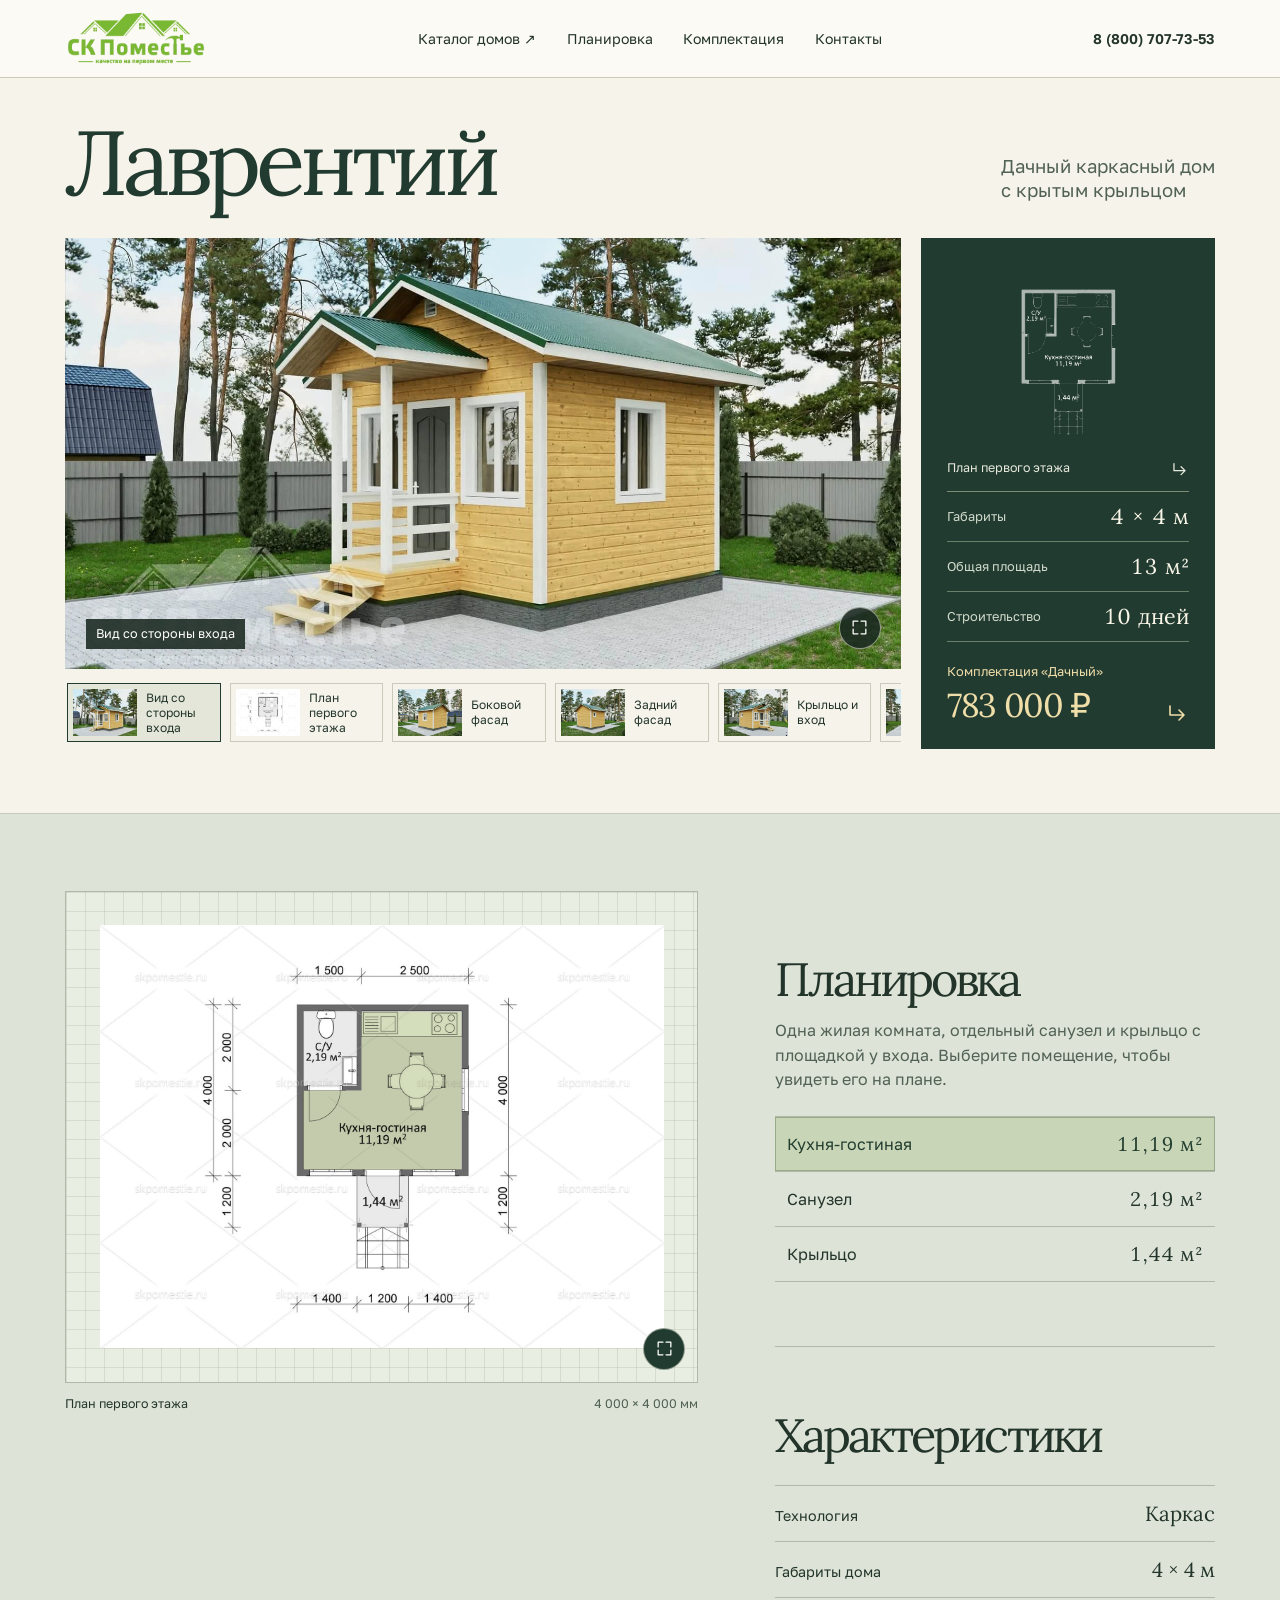
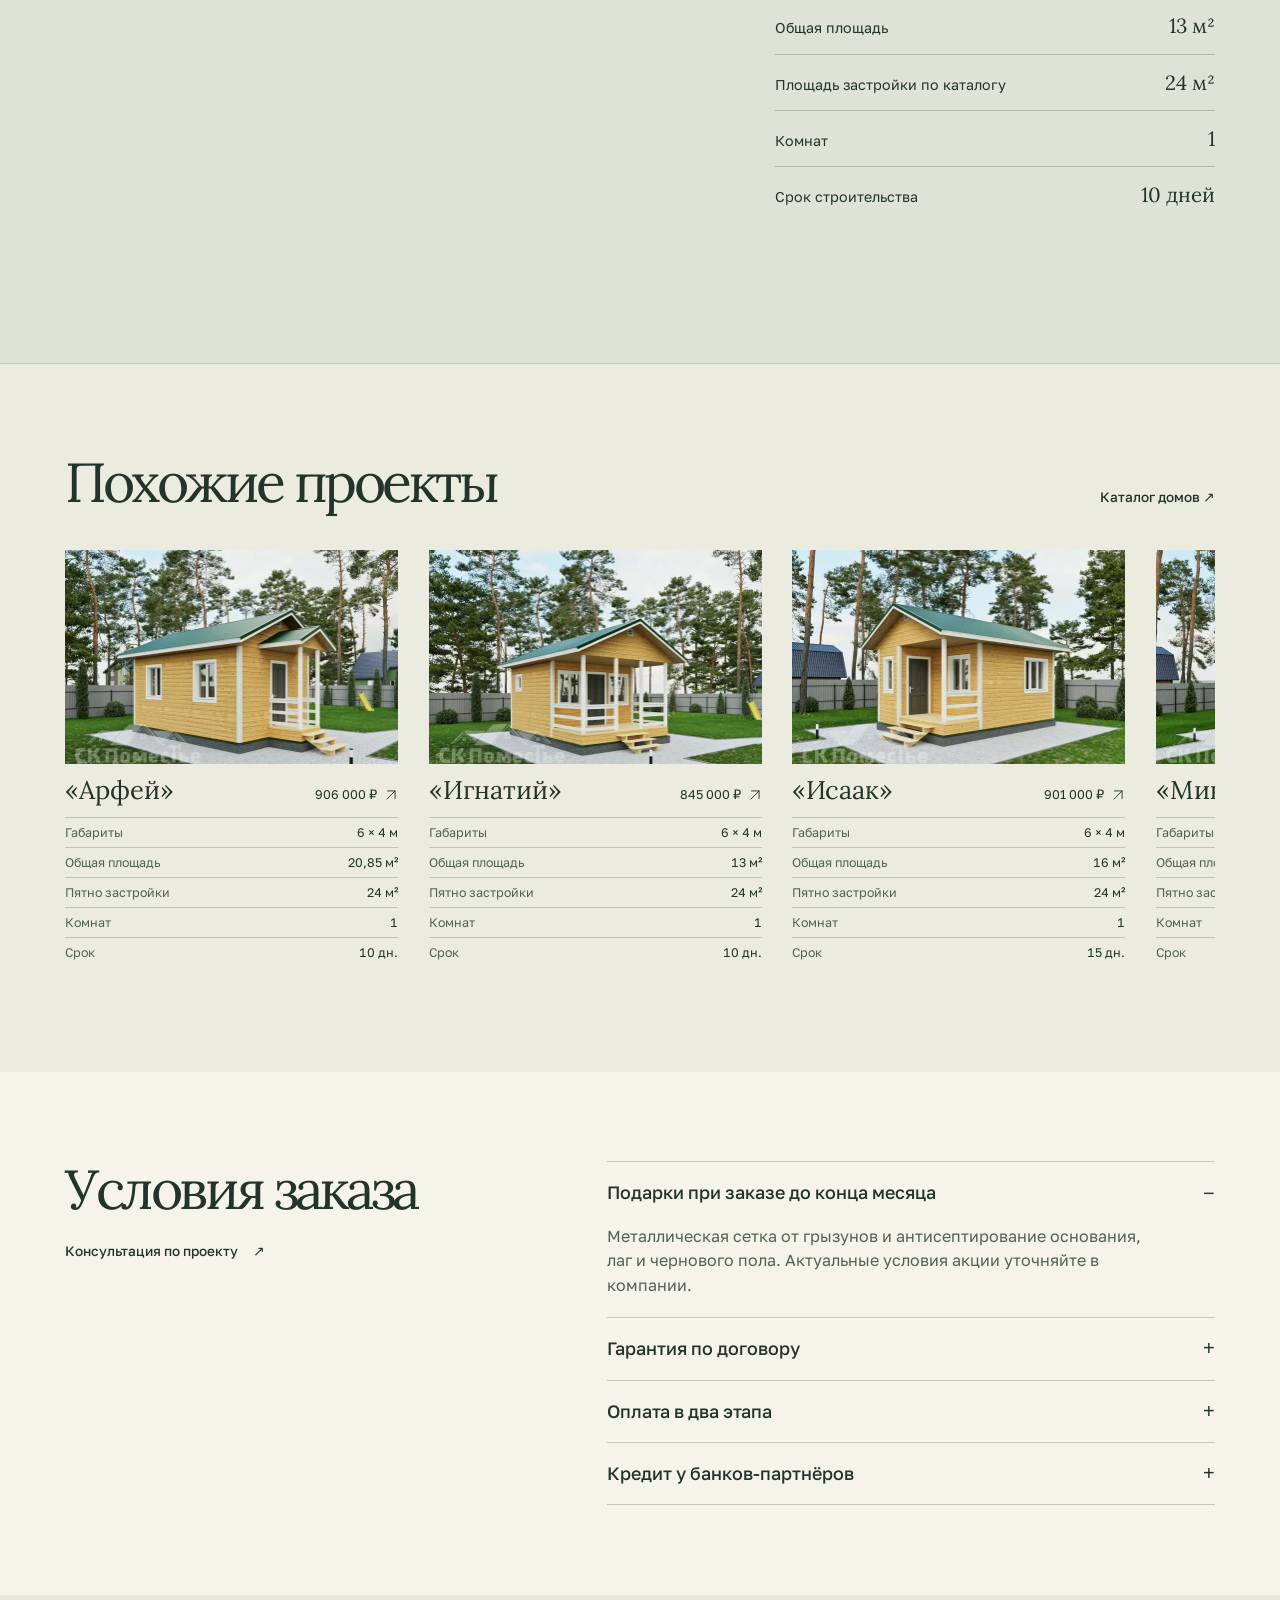
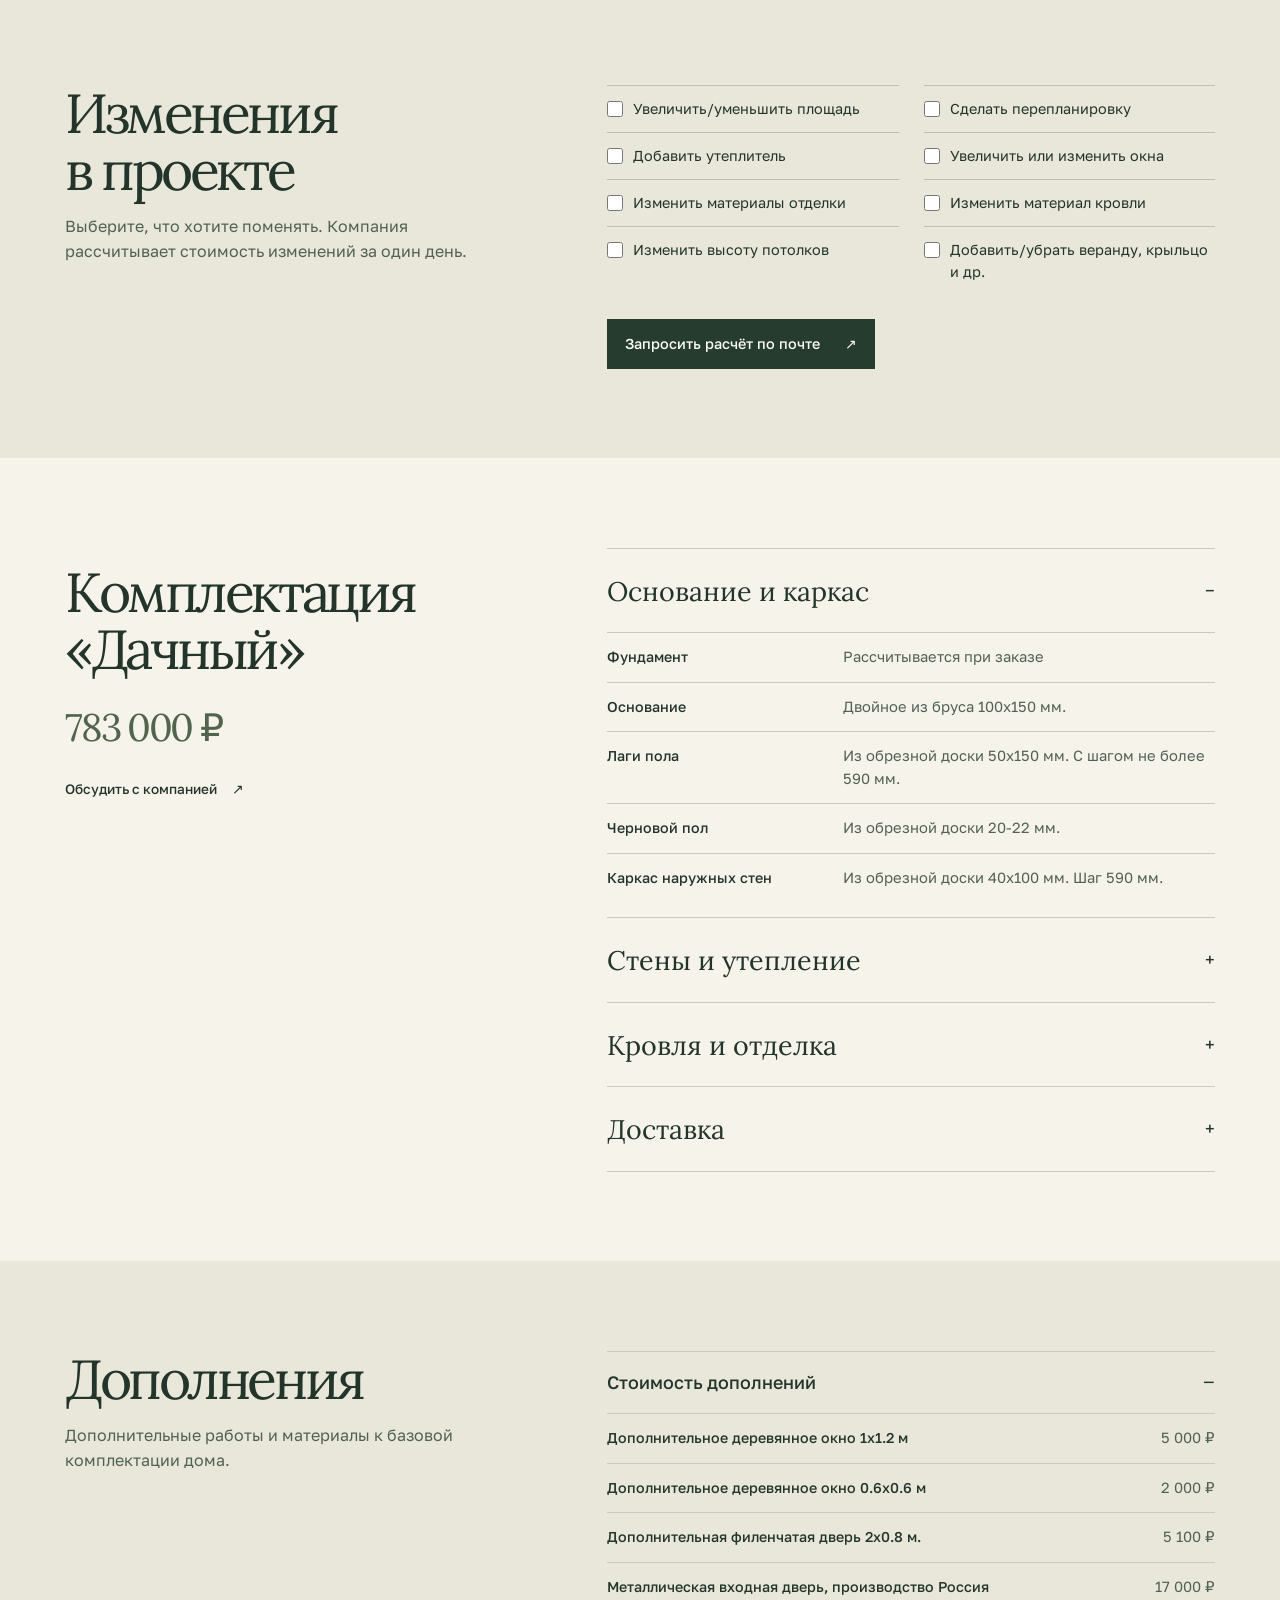
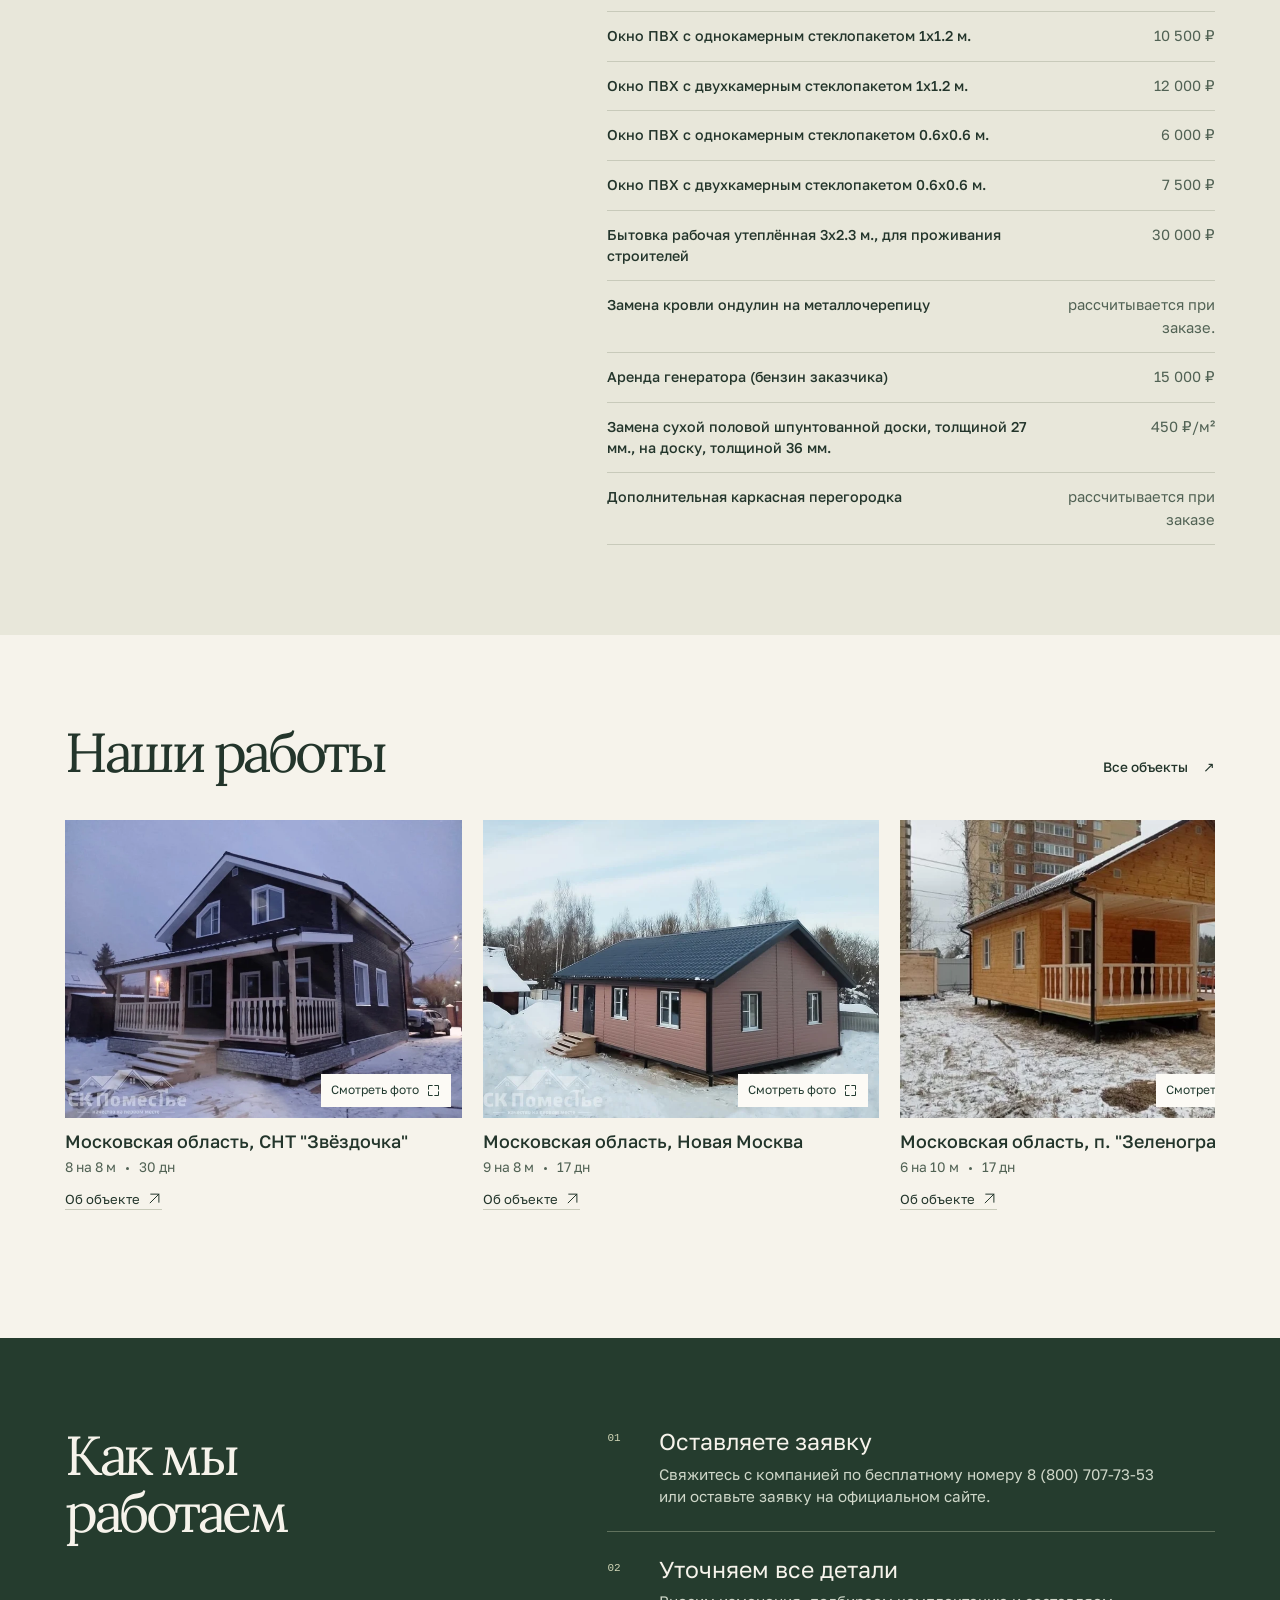
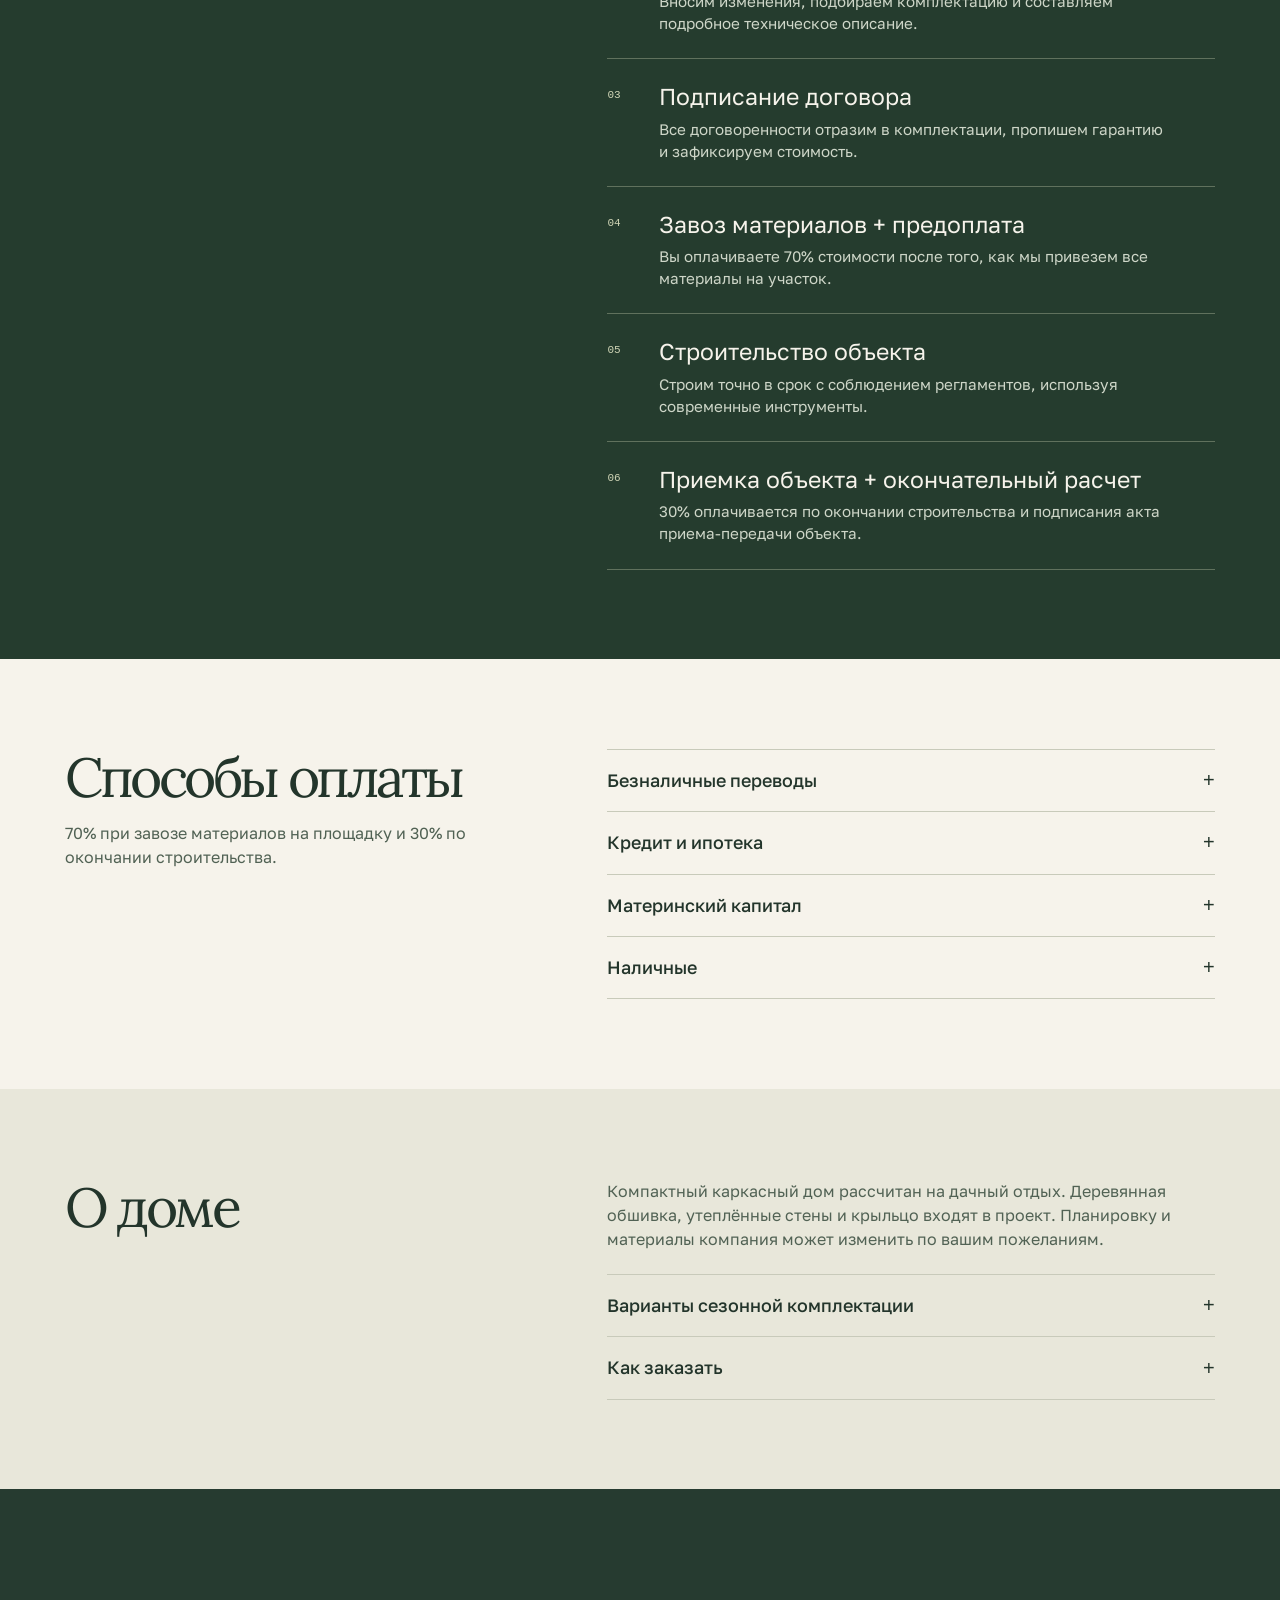
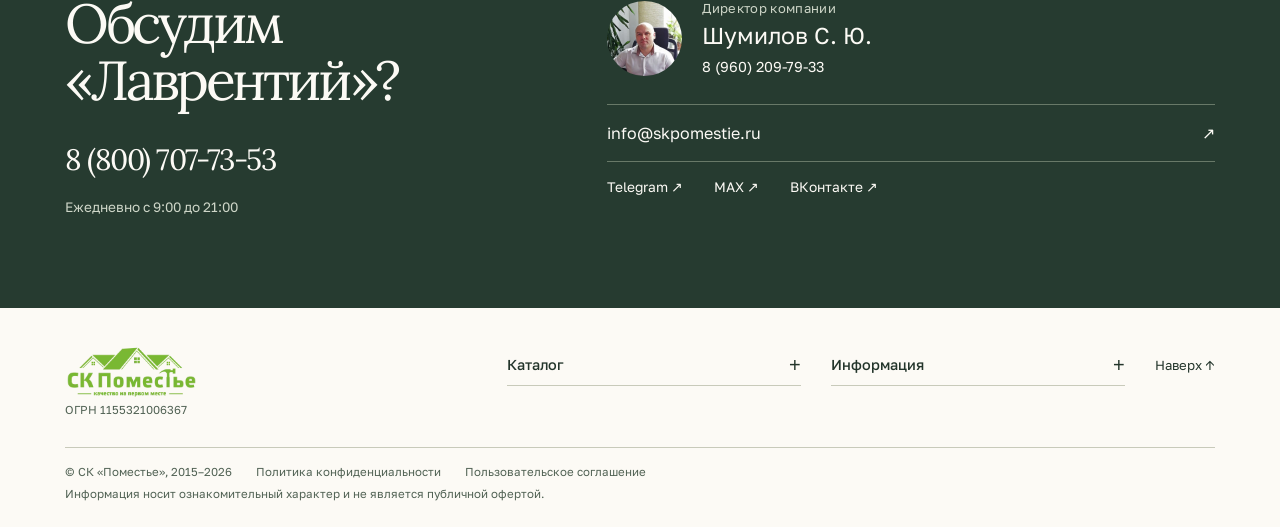
==== commit 5ceffb12: "Build an interactive architectural folio for the Lavrentiy house project" ====
--- a/index.html
+++ b/index.html
@@ -3,27 +3,54 @@
 <meta charset="UTF-8"><meta name="viewport" content="width=device-width,initial-scale=1"><meta name="robots" content="noindex,nofollow">
 <title>«Лаврентий» — дачный дом 4 × 4 м | СК Поместье</title>
 <meta name="description" content="Планировка каркасного дома «Лаврентий», виды фасадов, комплектация «Дачный», дополнительные опции и примеры работ строительной компании «Поместье».">
-<meta name="theme-color" content="#283d30"><link rel="icon" href="assets/logo.webp"><link rel="stylesheet" href="assets/fonts.css"><link rel="stylesheet" href="style.css"><script defer src="app.js"></script>
-</head><body id="top"><a class="skip" href="#project">К проекту</a>
+<meta name="theme-color" content="#283d30"><link rel="icon" href="assets/logo.webp"><link rel="stylesheet" href="assets/fonts.css"><link rel="stylesheet" href="style.css"><link rel="stylesheet" href="folio.css"><script defer src="app.js"></script>
+</head><body id="top"><svg xmlns="http://www.w3.org/2000/svg" class="icons" aria-hidden="true"><defs><symbol id="i-open" viewBox="0 0 24 24"><path d="M4 10V4h6m4 0h6v6m0 4v6h-6m-4 0H4v-6"/></symbol><symbol id="i-next" viewBox="0 0 24 24"><path d="M4 12h15m-6-6 6 6-6 6"/></symbol><symbol id="i-out" viewBox="0 0 24 24"><path d="M5 19 19 5M6 5h13v13"/></symbol><symbol id="i-down" viewBox="0 0 24 24"><path d="M5 7v9h14m-5-5 5 5-5 5"/></symbol><symbol id="i-close" viewBox="0 0 24 24"><path d="m6 6 12 12M18 6 6 18"/></symbol><symbol id="i-back" viewBox="0 0 24 24"><path d="M20 12H5m6-6-6 6 6 6"/></symbol></defs></svg><a class="skip" href="#project">К проекту</a>
 <header><div class="inner topbar"><a class="brand" href="https://skpomestie.ru/" aria-label="СК Поместье, официальный сайт"><img src="assets/logo.webp" alt="СК Поместье" width="200" height="78"></a>
 <nav class="desk-nav" aria-label="Разделы проекта"><a href="https://skpomestie.ru/dachnye-doma/">Каталог домов ↗</a><a href="#plan">Планировка</a><a href="#package">Комплектация</a><a href="#contacts">Контакты</a></nav>
 <a class="head-phone" href="tel:+78007077353">8 (800) 707-73-53</a><details class="mobnav"><summary aria-label="Меню"><span></span></summary><nav aria-label="Меню"><a href="https://skpomestie.ru/dachnye-doma/">Каталог домов ↗</a><a href="#plan">Планировка</a><a href="#package">Комплектация</a><a href="#works">Наши работы</a><a href="#contacts">Контакты</a></nav></details></div></header>
 <main id="project">
-<div class="hero"><div class="hero-text"><a class="kind" href="https://skpomestie.ru/dachnye-doma/">Дачные и садовые дома</a><h1>Лаврентий</h1><p class="lead">Одноэтажный каркасный дом <br>для дачного участка.</p><div class="hero-dim"><div><strong>4 × 4 <small>м</small></strong><span>Габариты</span></div><div><strong>13 <small>м²</small></strong><span>Общая площадь</span></div><div><strong>10 <small>дней</small></strong><span>Строительство</span></div></div><div class="hero-purchase"><div><span>Комплектация «Дачный»</span><strong>783 000 ₽</strong></div><a class="disc" href="#package" aria-label="Посмотреть комплектацию и стоимость">↓</a></div></div>
-<button type="button" class="hero-view" data-image="0" aria-label="Увеличить изображение дома Лаврентий"><img src="assets/view-0.webp" alt="Деревянный дом Лаврентий с зелёной двускатной крышей и небольшим крыльцом" width="1600" height="1200" fetchpriority="high"><span class="photo-tag">Вид со стороны входа</span><span class="zoom" aria-hidden="true">⤢</span></button></div>
-<section class="inner pad gallery-section" id="gallery"><div class="section-line"><h2>Галерея проекта</h2><a class="text-link" href="#plan">К планировке <b>↓</b></a></div>
-<div class="rail facade-rail" data-rail tabindex="0" role="region" aria-label="Галерея проекта, горизонтальная прокрутка"><figure><button class="photo" data-image="0" type="button" aria-label="Увеличить. Вид со стороны входа"><img src="assets/view-0.webp" alt="Вид со стороны входа" loading="lazy"><span class="zoom" aria-hidden="true">⤢</span></button><figcaption>Вид со стороны входа</figcaption></figure><figure><button class="photo" data-image="1" type="button" aria-label="Увеличить. План первого этажа"><img src="assets/view-1.webp" alt="План первого этажа" loading="lazy"><span class="zoom" aria-hidden="true">⤢</span></button><figcaption>План первого этажа</figcaption></figure><figure><button class="photo" data-image="2" type="button" aria-label="Увеличить. Боковой фасад"><img src="assets/view-2.webp" alt="Боковой фасад" loading="lazy"><span class="zoom" aria-hidden="true">⤢</span></button><figcaption>Боковой фасад</figcaption></figure><figure><button class="photo" data-image="3" type="button" aria-label="Увеличить. Задний фасад"><img src="assets/view-3.webp" alt="Задний фасад" loading="lazy"><span class="zoom" aria-hidden="true">⤢</span></button><figcaption>Задний фасад</figcaption></figure><figure><button class="photo" data-image="4" type="button" aria-label="Увеличить. Крыльцо и вход"><img src="assets/view-4.webp" alt="Крыльцо и вход" loading="lazy"><span class="zoom" aria-hidden="true">⤢</span></button><figcaption>Крыльцо и вход</figcaption></figure><figure><button class="photo" data-image="5" type="button" aria-label="Увеличить. Главный фасад"><img src="assets/view-5.webp" alt="Главный фасад" loading="lazy"><span class="zoom" aria-hidden="true">⤢</span></button><figcaption>Главный фасад</figcaption></figure></div></section>
-<section class="drawing-section" id="plan"><div class="inner drawings"><div class="plan-visual"><span class="kind">План первого этажа</span><button class="diagram" data-image="1" type="button" aria-label="Увеличить чертёж первого этажа"><img alt="Чертёж дома 4 на 4 м с санузлом, кухней-гостиной и крыльцом" src="assets/view-1.webp" loading="lazy"><span class="zoom" aria-hidden="true">⤢</span></button><div class="dimension"><span></span>4 000 мм<span></span></div></div>
-<div class="plan-copy"><div class="plan-step"><h2>Планировка</h2><p>Одна жилая комната, отдельный санузел и крыльцо с площадкой у входа. На плане показаны размеры стен и расположение окон.</p><dl class="inline-data"><div><dt>Кухня-гостиная</dt><dd>11,19 м²</dd></div><div><dt>Санузел</dt><dd>2,19 м²</dd></div><div><dt>Крыльцо</dt><dd>1,44 м²</dd></div></dl></div><div class="plan-step"><h2>Характеристики</h2><dl class="inline-data"><div><dt>Технология</dt><dd>Каркас</dd></div><div><dt>Габариты дома</dt><dd>4 × 4 м</dd></div><div><dt>Общая площадь</dt><dd>13 м²</dd></div><div><dt>Площадь застройки по каталогу</dt><dd>24 м²</dd></div><div><dt>Комнат</dt><dd>1</dd></div><div><dt>Срок строительства</dt><dd>10 дней</dd></div></dl></div></div></div></section>
+<section class="project-cover inner" id="gallery" aria-labelledby="name">
+  <div class="project-title"><h1 id="name">Лаврентий</h1><p>Дачный каркасный дом <br>с крытым крыльцом</p></div>
+  <div class="folio">
+    <div class="views">
+      <button class="main-view" type="button" data-image="0" aria-label="Увеличить. Вид со стороны входа">
+        <img id="main-view-image" src="assets/view-0.webp" width="1600" height="1200" fetchpriority="high" alt="Деревянный дом «Лаврентий» с зелёной крышей и небольшим крыльцом">
+        <span class="view-caption">Вид со стороны входа</span><span class="expand-control"><svg class="icon" aria-hidden="true"><use href="#i-open"></use></svg></span>
+      </button>
+      <div class="angle-strip rail" data-rail tabindex="0" role="group" aria-label="Выбрать ракурс или чертёж"><button type="button" class="angle" aria-pressed="true" data-angle="0"><img width="112" height="72" src="assets/angles/0.webp" alt=""><span>Вид со стороны входа</span></button><button type="button" class="angle" aria-pressed="false" data-angle="1"><img width="112" height="72" src="assets/angles/1.webp" alt=""><span>План первого этажа</span></button><button type="button" class="angle" aria-pressed="false" data-angle="2"><img width="112" height="72" src="assets/angles/2.webp" alt=""><span>Боковой фасад</span></button><button type="button" class="angle" aria-pressed="false" data-angle="3"><img width="112" height="72" src="assets/angles/3.webp" alt=""><span>Задний фасад</span></button><button type="button" class="angle" aria-pressed="false" data-angle="4"><img width="112" height="72" src="assets/angles/4.webp" alt=""><span>Крыльцо и вход</span></button><button type="button" class="angle" aria-pressed="false" data-angle="5"><img width="112" height="72" src="assets/angles/5.webp" alt=""><span>Главный фасад</span></button></div>
+    </div>
+    <aside class="folio-sheet" aria-label="Характеристики и стоимость проекта">
+      <div class="floor-preview"><a href="#plan" aria-label="Посмотреть план первого этажа"><img src="assets/angles/floor-detail.webp" width="260" height="385" alt=""><span>План первого этажа <svg class="icon" aria-hidden="true"><use href="#i-down"></use></svg></span></a></div>
+      <dl class="folio-specs"><div><dt>Габариты</dt><dd>4 × 4 м</dd></div><div><dt>Общая площадь</dt><dd>13 м²</dd></div><div><dt>Строительство</dt><dd>10 дней</dd></div></dl>
+      <a class="folio-price" href="#package"><span>Комплектация «Дачный»</span><strong>783 000 ₽</strong><svg class="icon" aria-hidden="true"><use href="#i-down"></use></svg></a>
+    </aside>
+  </div>
+</section>
+<section class="drawing-section" id="plan"><div class="inner drawings"><figure class="plan-visual">
+ <div class="drawing-board"><div class="drawing-page">
+  <img src="assets/view-1.webp" width="1600" height="1200" alt="Чертёж первого этажа с размерами стен, дверями и окнами" loading="lazy">
+  <span class="room-shade" data-highlight="0"></span>
+ </div><button class="plan-enlarge" type="button" data-image="1" aria-label="Увеличить чертёж"><svg class="icon" aria-hidden="true"><use href="#i-open"></use></svg></button></div>
+ <figcaption class="drawing-note"><span>План первого этажа</span><span>4 000 × 4 000 мм</span></figcaption>
+</figure>
+<div class="plan-copy"><div class="plan-step"><h2>Планировка</h2><p>Одна жилая комната, отдельный санузел и крыльцо с площадкой у входа. Выберите помещение, чтобы увидеть его на плане.</p><div class="room-list" role="group" aria-label="Помещение на плане"><button type="button" data-room="0" aria-pressed="true"><span>Кухня-гостиная</span><strong>11,19 м²</strong></button><button type="button" data-room="1" aria-pressed="false"><span>Санузел</span><strong>2,19 м²</strong></button><button type="button" data-room="2" aria-pressed="false"><span>Крыльцо</span><strong>1,44 м²</strong></button></div></div>
+<div class="plan-step"><h2>Характеристики</h2><dl class="inline-data"><div><dt>Технология</dt><dd>Каркас</dd></div><div><dt>Габариты дома</dt><dd>4 × 4 м</dd></div><div><dt>Общая площадь</dt><dd>13 м²</dd></div><div><dt>Площадь застройки по каталогу</dt><dd>24 м²</dd></div><div><dt>Комнат</dt><dd>1</dd></div><div><dt>Срок строительства</dt><dd>10 дней</dd></div></dl></div></div></div></section>
+<section id="related" class="related"><div class="inner pad"><div class="section-line"><h2>Похожие проекты</h2><a class="text-link" href="https://skpomestie.ru/dachnye-doma/">Каталог домов ↗</a></div><div class="rail related-rail" data-rail tabindex="0" role="region" aria-label="Галерея похожих проектов"><article class="related-house"><a href="https://skpomestie.ru/dachnye-doma/proekt-arfey.html"><img src="assets/related/house-1.webp" alt="" loading="lazy" width="667" height="500"><h3>«Арфей»</h3><span class="related-price">906 000 ₽ <svg class="icon" aria-hidden="true"><use href="#i-out"></use></svg></span></a><dl><div><dt>Габариты</dt><dd>6 × 4 м</dd></div><div><dt>Общая площадь</dt><dd>20,85 м²</dd></div><div><dt>Пятно застройки</dt><dd>24 м²</dd></div><div><dt>Комнат</dt><dd>1</dd></div><div><dt>Срок</dt><dd>10 дн.</dd></div></dl></article><article class="related-house"><a href="https://skpomestie.ru/dachnye-doma/proekt-ignatiy.html"><img src="assets/related/house-2.webp" alt="" loading="lazy" width="667" height="500"><h3>«Игнатий»</h3><span class="related-price">845 000 ₽ <svg class="icon" aria-hidden="true"><use href="#i-out"></use></svg></span></a><dl><div><dt>Габариты</dt><dd>6 × 4 м</dd></div><div><dt>Общая площадь</dt><dd>13 м²</dd></div><div><dt>Пятно застройки</dt><dd>24 м²</dd></div><div><dt>Комнат</dt><dd>1</dd></div><div><dt>Срок</dt><dd>10 дн.</dd></div></dl></article><article class="related-house"><a href="https://skpomestie.ru/dachnye-doma/proekt-isaak.html"><img src="assets/related/house-3.webp" alt="" loading="lazy" width="667" height="500"><h3>«Исаак»</h3><span class="related-price">901 000 ₽ <svg class="icon" aria-hidden="true"><use href="#i-out"></use></svg></span></a><dl><div><dt>Габариты</dt><dd>6 × 4 м</dd></div><div><dt>Общая площадь</dt><dd>16 м²</dd></div><div><dt>Пятно застройки</dt><dd>24 м²</dd></div><div><dt>Комнат</dt><dd>1</dd></div><div><dt>Срок</dt><dd>15 дн.</dd></div></dl></article><article class="related-house"><a href="https://skpomestie.ru/dachnye-doma/proekt-mika.html"><img src="assets/related/house-4.webp" alt="" loading="lazy" width="667" height="500"><h3>«Мика»</h3><span class="related-price">1 164 000 ₽ <svg class="icon" aria-hidden="true"><use href="#i-out"></use></svg></span></a><dl><div><dt>Габариты</dt><dd>6 × 4 м</dd></div><div><dt>Общая площадь</dt><dd>37 м²</dd></div><div><dt>Пятно застройки</dt><dd>26 м²</dd></div><div><dt>Комнат</dt><dd>2</dd></div><div><dt>Срок</dt><dd>14 дн.</dd></div></dl></article><article class="related-house"><a href="https://skpomestie.ru/dachnye-doma/prokhor.html"><img src="assets/related/house-5.webp" alt="" loading="lazy" width="667" height="500"><h3>«Прохор»</h3><span class="related-price">1 262 000 ₽ <svg class="icon" aria-hidden="true"><use href="#i-out"></use></svg></span></a><dl><div><dt>Габариты</dt><dd>6 × 8 м</dd></div><div><dt>Общая площадь</dt><dd>32 м²</dd></div><div><dt>Пятно застройки</dt><dd>48 м²</dd></div><div><dt>Комнат</dt><dd>3</dd></div><div><dt>Срок</dt><dd>20 дн.</dd></div></dl></article><article class="related-house"><a href="https://skpomestie.ru/dachnye-doma/ermolay.html"><img src="assets/related/house-6.webp" alt="" loading="lazy" width="667" height="500"><h3>«Ермолай»</h3><span class="related-price">1 576 000 ₽ <svg class="icon" aria-hidden="true"><use href="#i-out"></use></svg></span></a><dl><div><dt>Габариты</dt><dd>6 × 8 м</dd></div><div><dt>Общая площадь</dt><dd>61 м²</dd></div><div><dt>Пятно застройки</dt><dd>48 м²</dd></div><div><dt>Комнат</dt><dd>3</dd></div><div><dt>Срок</dt><dd>25 дн.</dd></div></dl></article><article class="related-house"><a href="https://skpomestie.ru/dachnye-doma/evdokim.html"><img src="assets/related/house-7.webp" alt="" loading="lazy" width="667" height="500"><h3>«Евдоким»</h3><span class="related-price">1 391 000 ₽ <svg class="icon" aria-hidden="true"><use href="#i-out"></use></svg></span></a><dl><div><dt>Габариты</dt><dd>6 × 6 м</dd></div><div><dt>Общая площадь</dt><dd>46 м²</dd></div><div><dt>Пятно застройки</dt><dd>36 м²</dd></div><div><dt>Комнат</dt><dd>2</dd></div><div><dt>Срок</dt><dd>25 дн.</dd></div></dl></article><article class="related-house"><a href="https://skpomestie.ru/dachnye-doma/avdey.html"><img src="assets/related/house-8.webp" alt="" loading="lazy" width="667" height="500"><h3>«Авдей»</h3><span class="related-price">1 336 000 ₽ <svg class="icon" aria-hidden="true"><use href="#i-out"></use></svg></span></a><dl><div><dt>Габариты</dt><dd>6 × 6 м</dd></div><div><dt>Общая площадь</dt><dd>46 м²</dd></div><div><dt>Пятно застройки</dt><dd>36 м²</dd></div><div><dt>Комнат</dt><dd>2</dd></div><div><dt>Срок</dt><dd>25 дн.</dd></div></dl></article><article class="related-house"><a href="https://skpomestie.ru/dachnye-doma/efim.html"><img src="assets/related/house-9.webp" alt="" loading="lazy" width="667" height="500"><h3>«Ефим»</h3><span class="related-price">1 391 000 ₽ <svg class="icon" aria-hidden="true"><use href="#i-out"></use></svg></span></a><dl><div><dt>Габариты</dt><dd>6 × 9 м</dd></div><div><dt>Общая площадь</dt><dd>42 м²</dd></div><div><dt>Пятно застройки</dt><dd>54 м²</dd></div><div><dt>Комнат</dt><dd>2</dd></div><div><dt>Срок</dt><dd>25 дн.</dd></div></dl></article><article class="related-house"><a href="https://skpomestie.ru/dachnye-doma/tikhon.html"><img src="assets/related/house-10.webp" alt="" loading="lazy" width="667" height="500"><h3>«Тихон»</h3><span class="related-price">1 154 000 ₽ <svg class="icon" aria-hidden="true"><use href="#i-out"></use></svg></span></a><dl><div><dt>Габариты</dt><dd>6 × 6 м</dd></div><div><dt>Общая площадь</dt><dd>32 м²</dd></div><div><dt>Пятно застройки</dt><dd>39 м²</dd></div><div><dt>Комнат</dt><dd>1</dd></div><div><dt>Срок</dt><dd>20 дн.</dd></div></dl></article><article class="related-house"><a href="https://skpomestie.ru/dachnye-doma/dachnyy-dom-spartak-7x6.html"><img src="assets/related/house-11.webp" alt="" loading="lazy" width="667" height="500"><h3>«Спартак»</h3><span class="related-price">1 169 000 ₽ <svg class="icon" aria-hidden="true"><use href="#i-out"></use></svg></span></a><dl><div><dt>Габариты</dt><dd>7 × 6 м</dd></div><div><dt>Общая площадь</dt><dd>27 м²</dd></div><div><dt>Пятно застройки</dt><dd>42 м²</dd></div><div><dt>Комнат</dt><dd>1</dd></div><div><dt>Срок</dt><dd>20 дн.</dd></div></dl></article><article class="related-house"><a href="https://skpomestie.ru/dachnye-doma/emelyan.html"><img src="assets/related/house-12.webp" alt="" loading="lazy" width="667" height="500"><h3>«Емельян»</h3><span class="related-price">1 391 000 ₽ <svg class="icon" aria-hidden="true"><use href="#i-out"></use></svg></span></a><dl><div><dt>Габариты</dt><dd>6 × 8 м</dd></div><div><dt>Общая площадь</dt><dd>43 м²</dd></div><div><dt>Пятно застройки</dt><dd>48 м²</dd></div><div><dt>Комнат</dt><dd>2</dd></div><div><dt>Срок</dt><dd>25 дн.</dd></div></dl></article></div></div></section>
 <section class="inner pad split facts"><div><h2>Условия заказа</h2><a class="text-link" href="#contacts">Консультация по проекту <b>↗</b></a></div><div class="accordion"><details open><summary>Подарки при заказе до конца месяца</summary><p>Металлическая сетка от грызунов и антисептирование основания, лаг и чернового пола. Актуальные условия акции уточняйте в компании.</p></details><details><summary>Гарантия по договору</summary><p>Три года на материалы и три года на работы. Официальная обслуживаемая гарантия.</p></details><details><summary>Оплата в два этапа</summary><p>70% при завозе материалов на участок, оставшиеся 30% после подписания передаточного акта.</p></details><details><summary>Кредит у банков-партнёров</summary><p>Т-Банк, Альфа-Банк, Сбербанк, МТС Банк, Локо-Банк, Совкомбанк, ОТП Банк, Кредит Европа Банк и Ренессанс Банк.</p><a class="text-link" href="https://skpomestie.ru/credit/">Условия кредитования ↗</a></details></div></section>
 <section class="changes" id="changes"><div class="inner split pad"><div><h2>Изменения <br>в проекте</h2><p>Выберите, что хотите поменять. Компания рассчитывает стоимость изменений за один день.</p></div><form id="changes-form"><fieldset><legend class="sr">Варианты изменений</legend><label><input type="checkbox" name="change" value="Увеличить/уменьшить площадь"><span>Увеличить/уменьшить площадь</span></label><label><input type="checkbox" name="change" value="Сделать перепланировку"><span>Сделать перепланировку</span></label><label><input type="checkbox" name="change" value="Добавить утеплитель"><span>Добавить утеплитель</span></label><label><input type="checkbox" name="change" value="Увеличить или изменить окна"><span>Увеличить или изменить окна</span></label><label><input type="checkbox" name="change" value="Изменить материалы отделки"><span>Изменить материалы отделки</span></label><label><input type="checkbox" name="change" value="Изменить материал кровли"><span>Изменить материал кровли</span></label><label><input type="checkbox" name="change" value="Изменить высоту потолков"><span>Изменить высоту потолков</span></label><label><input type="checkbox" name="change" value="Добавить/убрать веранду, крыльцо и др."><span>Добавить/убрать веранду, крыльцо и др.</span></label></fieldset><button type="submit" class="button">Запросить расчёт по почте <b>↗</b></button></form></div></section>
-<section id="package" class="inner pad split package"><div class="sticky-heading"><span class="kind">Комплектация «Дачный»</span><h2>Что входит <br>в стоимость</h2><div class="package-price">783 000 ₽</div><a class="text-link" href="#contacts">Обсудить с компанией <b>↗</b></a></div><div class="package-details"><h3>Подробная комплектация</h3><dl class="spec-list"><div><dt>Фундамент</dt><dd>Рассчитывается при заказе</dd></div><div><dt>Основание</dt><dd>Двойное из бруса 100х150 мм.</dd></div><div><dt>Лаги пола</dt><dd>Из обрезной доски 50х150 мм. С шагом не более 590 мм.</dd></div><div><dt>Черновой пол</dt><dd>Из обрезной доски 20-22 мм.</dd></div><div><dt>Каркас наружных стен</dt><dd>Из обрезной доски 40х100 мм. Шаг 590 мм.</dd></div><div><dt>Наружная отделка</dt><dd>Деревянная вагонка, класс «В», толщиной 14-16 мм, камерной сушки. Между каркасом и деревянной вагонкой - ветро-влагозащитная изоляция, контр-рейка (вентилируемый фасад)</dd></div><div><dt>Внутренняя отделка</dt><dd>Деревянная вагонка, класс «В», толщиной 14-16 мм, камерной сушки.</dd></div><div><dt>Утепление</dt><dd>Пол, потолок – рулонный утеплитель «КНАУФ ТИСМА», толщиной 100 мм. Стены – плитовой утеплитель «КНАУФ», толщиной 100 мм.</dd></div><div><dt>Высота потолка</dt><dd>Не менее 2200 мм.</dd></div><div><dt>Перегородки</dt><dd>Каркас перегородок – обрезная доска 40х100 мм.</dd></div><div><dt>Подкровельная изоляция</dt><dd>Ондутис или его аналоги.</dd></div><div><dt>Кровля</dt><dd>Ондулин, цвет на выбор (коричневый, красный, зелёный).</dd></div><div><dt>Двери</dt><dd>Входная - металлическая Россия. Межкомнатные двери – деревянные филёнчатые.</dd></div><div><dt>Окна</dt><dd>Деревянные с двойным остеклением. Окна отделываются деревянным наличником с двух сторон. Под окнами, с уличной стороны, устанавливаются металлические отливы.</dd></div><div><dt>Чистовой пол</dt><dd>Из шпунтовой доски толщиной 27-28 мм. Камерной сушки.</dd></div><div><dt>Фронтоны</dt><dd>Каркасные, снаружи зашиваются деревянной вагонкой, класс «В», толщиной 14-16 мм, камерной сушки. Между каркасом и деревянной вагонкой - ветро-влагозащитная изоляция, контр-рейка (вентилируемый фасад)</dd></div><div><dt>Карнизы</dt><dd>Не менее 270 мм. Подшиваются вагонкой камерной сушки.</dd></div><div><dt>Стропильная система</dt><dd>Из обрезной доски 150х40 мм. Шаг 590 мм.</dd></div><div><dt>Все горизонтальные и вертикальные углы комнат</dt><dd>Закрываются плинтусом из древесины хвойных пород.</dd></div><div><dt>Чистовая отделка выполняется</dt><dd>Оцинкованными гвоздями.</dd></div><div><dt>При входе</dt><dd>Выполняются ступени с площадкой.</dd></div><div><dt>Доставка</dt><dd>Первые 550 км от производственной базы в г. Пестово - бесплатно, далее от 150 рублей за 1 км.</dd></div></dl></div></section>
-<section class="options"><div class="inner split pad"><div><h2>Дополнения</h2><p>Дополнительные работы и материалы к базовой комплектации дома.</p></div><div class="accordion"><details open><summary>Стоимость дополнений</summary><dl class="spec-list"><div><dt>Дополнительное деревянное окно 1х1.2 м</dt><dd>5 000</dd></div><div><dt>Дополнительное деревянное окно 0.6х0.6 м</dt><dd>2 000</dd></div><div><dt>Дополнительная филенчатая дверь 2х0.8 м.</dt><dd>5 100</dd></div><div><dt>Металлическая входная дверь, производство Россия</dt><dd>17 000</dd></div><div><dt>Окно ПВХ с однокамерным стеклопакетом 1х1.2 м.</dt><dd>10 500</dd></div><div><dt>Окно ПВХ с двухкамерным стеклопакетом 1х1.2 м.</dt><dd>12 000</dd></div><div><dt>Окно ПВХ с однокамерным стеклопакетом 0.6х0.6 м.</dt><dd>6 000</dd></div><div><dt>Окно ПВХ с двухкамерным стеклопакетом 0.6х0.6 м.</dt><dd>7 500</dd></div><div><dt>Бытовка рабочая утеплённая 3х2.3 м., для проживания строителей</dt><dd>30 000</dd></div><div><dt>Замена кровли ондулин на металлочерепицу</dt><dd>рассчитывается при заказе.</dd></div><div><dt>Аренда генератора (бензин заказчика)</dt><dd>15 000</dd></div><div><dt>Замена сухой половой шпунтованной доски, толщиной 27 мм., на доску, толщиной 36 мм.</dt><dd>450</dd></div><div><dt>Дополнительная каркасная перегородка</dt><dd>рассчитывается при заказе</dd></div></dl></details></div></div></section>
-<section class="inner pad" id="works"><div class="section-line"><h2>Наши работы</h2><a class="text-link" href="https://skpomestie.ru/portfolio/">Все объекты <b>↗</b></a></div><div class="rail work-rail" data-rail tabindex="0" role="region" aria-label="Построенные объекты, горизонтальная прокрутка"><article class="work-card"><a href="https://skpomestie.ru/portfolio/karkasnyy-dom-po-proektu-zakazchika-v-moskovskoy-oblasti.html"><div class="work-image"><img src="assets/work-0.webp" alt="Каркасный дом по проекту Заказчика в Московской области" loading="lazy"><span aria-hidden="true">↗</span></div><h3>Московская область, СНТ &quot;Звёздочка&quot;</h3><p>8 на 8 м <i></i> 30 дн</p></a></article><article class="work-card"><a href="https://skpomestie.ru/portfolio/karkasnyy-dom-po-proektu-ivan.html"><div class="work-image"><img src="assets/work-1.webp" alt="Каркасный дом по проекту &quot;Иван&quot;" loading="lazy"><span aria-hidden="true">↗</span></div><h3>Московская область, Новая Москва.</h3><p>9 на 8 м <i></i> 17 дн</p></a></article><article class="work-card"><a href="https://skpomestie.ru/portfolio/karkasnyy-dom-po-proektu-boris-s-izmeneniyami-so-storony-zakazchika.html"><div class="work-image"><img src="assets/work-2.webp" alt="Каркасный дом по проекту &quot;Борис&quot; с изменениями со стороны &quot;Заказчика&quot;" loading="lazy"><span aria-hidden="true">↗</span></div><h3>Московская область, п. &quot;Зеленоградский&quot;</h3><p>6 на 10 м <i></i> 17 дн</p></a></article><article class="work-card"><a href="https://skpomestie.ru/portfolio/karkasnyj-dom-po-proektu-vladimir.html"><div class="work-image"><img src="assets/work-3.webp" alt="Каркасный дом по проекту &quot;Владимир&quot; " loading="lazy"><span aria-hidden="true">↗</span></div><h3>Московская область, д. Новинское</h3><p>8 на 8 м <i></i> 13 дн</p></a></article><article class="work-card"><a href="https://skpomestie.ru/portfolio/karkasnyy-dom-5-na-4-po-proektu-zakazchika.html"><div class="work-image"><img src="assets/work-4.webp" alt="Каркасный дом 5 на 4 по проекту Заказчика" loading="lazy"><span aria-hidden="true">↗</span></div><h3>Московская область, деревня Слобода.</h3><p>5 на 4 м <i></i> 7 дн</p></a></article><article class="work-card"><a href="https://skpomestie.ru/portfolio/kakrasnyj-dom-s-bolshoj-terrasoj-v-snt-stroitel-1.html"><div class="work-image"><img src="assets/work-5.webp" alt="Какрасный дом с большой террасой в СНТ Строитель-1" loading="lazy"><span aria-hidden="true">↗</span></div><h3>Московская область, СНТ &quot;Строитель-1&quot;</h3><p>6 на 8 м <i></i> 10 дн</p></a></article><article class="work-card"><a href="https://skpomestie.ru/portfolio/dom-iz-br-po-zakazchika-8x85.html"><div class="work-image"><img src="assets/work-6.webp" alt="Дом из бруса по проекту заказчика 8х8.5 м" loading="lazy"><span aria-hidden="true">↗</span></div><h3>Московская область, д. Трубино</h3><p>8 на 8.5 м <i></i> 26 дн</p></a></article><article class="work-card"><a href="https://skpomestie.ru/portfolio/karkas-banya-6x6-m-1etag.html"><div class="work-image"><img src="assets/work-7.webp" alt="Каркасная баня с мансардой, размером 6х6 м" loading="lazy"><span aria-hidden="true">↗</span></div><h3>Новгородская область, д. Евантеево</h3><p>6 на 6 м <i></i> 20 дн</p></a></article><article class="work-card"><a href="https://skpomestie.ru/portfolio/karkasnaya-banya-6x5-po-individaulnomu-proektu-.html"><div class="work-image"><img src="assets/work-8.webp" alt="Каркасная баня 6x5 по индивидаульному проекту " loading="lazy"><span aria-hidden="true">↗</span></div><h3>Московская область, д. Настасьино</h3><p>6 на 5 м <i></i> 9 дн</p></a></article><article class="work-card"><a href="https://skpomestie.ru/portfolio/karkasnyy-dom-po-proektu-stepan.html"><div class="work-image"><img src="assets/work-9.webp" alt="Каркасный дом по проекту &quot;Степан&quot;" loading="lazy"><span aria-hidden="true">↗</span></div><h3>Тульская область,  СНТ &quot;Дружба-1&quot;</h3><p>9 на 7 м <i></i> 18 дн</p></a></article><article class="work-card"><a href="https://skpomestie.ru/portfolio/karkasnyy-dom-po-proektu-gennadiy-v-komplektatsii-bez-otdelki.html"><div class="work-image"><img src="assets/work-10.webp" alt="Каркасный дом по проекту Геннадий в комплектации Без отделки" loading="lazy"><span aria-hidden="true">↗</span></div><h3>Московская область, д. Покровское</h3><p>6 на 6 м <i></i> 6 дн</p></a></article><article class="work-card"><a href="https://skpomestie.ru/portfolio/karkasnyj-dom-po-proektu-zakazchika-12x11m.html"><div class="work-image"><img src="assets/work-11.webp" alt="Каркасный  дом по проекту &quot;Заказчика&quot; 12x11м" loading="lazy"><span aria-hidden="true">↗</span></div><h3>Новгородская область, д. Григорово</h3><p>12 на 11 м <i></i> 35 дн</p></a></article><article class="work-card"><a href="https://skpomestie.ru/portfolio/karkasnyj-dom-po-proektu-zakazchika80.html"><div class="work-image"><img src="assets/work-12.webp" alt="Каркасная баня по проекту &quot;Кира&quot;, с изменениями со стороны &quot;Заказчика&quot;" loading="lazy"><span aria-hidden="true">↗</span></div><h3>Московская область, СТ &quot;Лесное&quot;</h3><p>6 на 6 м <i></i> 14 дн</p></a></article><article class="work-card"><a href="https://skpomestie.ru/portfolio/karkasnyj-dom-po-proektu-zakazchika81.html"><div class="work-image"><img src="assets/work-13.webp" alt="Мансардынй каркасный дом по проекту &quot;Заказчика&quot;" loading="lazy"><span aria-hidden="true">↗</span></div><h3>Новгородская область, СТ &quot;Нерцы&quot;</h3><p>6 на 6 м <i></i> 14 дн</p></a></article><article class="work-card"><a href="https://skpomestie.ru/portfolio/dom-6na8-aleksej.html"><div class="work-image"><img src="assets/work-14.webp" alt="Каркасный дом по проекту Алексей" loading="lazy"><span aria-hidden="true">↗</span></div><h3>Московская область, поселок &quot;Приозёрный&quot;</h3><p>8 на 6 м <i></i> 13 дн</p></a></article><article class="work-card"><a href="https://skpomestie.ru/portfolio/karkasnyj-dom-po-proektu-zakazchika78.html"><div class="work-image"><img src="assets/work-15.webp" alt="Каркасный дом по проекту &quot;Даромир&quot; с изменениями со стороны &quot;Заказчика&quot;" loading="lazy"><span aria-hidden="true">↗</span></div><h3>Тверская область, д. Юряхино</h3><p>на  м <i></i> 13 дн</p></a></article><article class="work-card"><a href="https://skpomestie.ru/portfolio/karkasnyj-dom-po-proektu-zakazchika77.html"><div class="work-image"><img src="assets/work-16.webp" alt="Каркасный дом с террасой по проекту заказчика" loading="lazy"><span aria-hidden="true">↗</span></div><h3>Московская область, СНТ &quot;Автомобилист&quot;</h3><p>6 на 8 м <i></i> 23 дн</p></a></article><article class="work-card"><a href="https://skpomestie.ru/portfolio/dom-stepan.html"><div class="work-image"><img src="assets/work-17.webp" alt="Каркасный полутороэтажный дом по проекту &quot;Степан&quot;" loading="lazy"><span aria-hidden="true">↗</span></div><h3>Московская область,  СНТ Алешинские сады</h3><p>9 на 7 м <i></i> 20 дн</p></a></article><article class="work-card"><a href="https://skpomestie.ru/portfolio/karkasnyj-dom-po-proektu-zakazchika1.html"><div class="work-image"><img src="assets/work-18.webp" alt="Каркасный одноэтажныйдом по проекту &quot;Заказчика&quot;" loading="lazy"><span aria-hidden="true">↗</span></div><h3>Ленинградская область, СНТ Энергия</h3><p>6 на 8 м <i></i> 23 дн</p></a></article><article class="work-card"><a href="https://skpomestie.ru/portfolio/dom-7na9-po-proekty-mixail.html"><div class="work-image"><img src="assets/work-19.webp" alt="Каркасный дом по проекту &quot;Михаил&quot;" loading="lazy"><span aria-hidden="true">↗</span></div><h3>Московской области, д. Мясищево</h3><p>9 на 7 м <i></i> 37 дн</p></a></article></div></section>
+<section id="package" class="inner pad split package"><div class="sticky-heading"><h2>Комплектация <br>«Дачный»</h2><div class="package-price">783 000 ₽</div><a class="text-link" href="#contacts">Обсудить с компанией <b>↗</b></a></div><div class="package-details grouped-specs"><details open><summary>Основание и каркас</summary><dl class="spec-list"><div><dt>Фундамент</dt><dd>Рассчитывается при заказе</dd></div><div><dt>Основание</dt><dd>Двойное из бруса 100х150 мм.</dd></div><div><dt>Лаги пола</dt><dd>Из обрезной доски 50х150 мм. С шагом не более 590 мм.</dd></div><div><dt>Черновой пол</dt><dd>Из обрезной доски 20-22 мм.</dd></div><div><dt>Каркас наружных стен</dt><dd>Из обрезной доски 40х100 мм. Шаг 590 мм.</dd></div></dl></details><details ><summary>Стены и утепление</summary><dl class="spec-list"><div><dt>Наружная отделка</dt><dd>Деревянная вагонка, класс «В», толщиной 14-16 мм, камерной сушки. Между каркасом и деревянной вагонкой - ветро-влагозащитная изоляция, контр-рейка (вентилируемый фасад)</dd></div><div><dt>Внутренняя отделка</dt><dd>Деревянная вагонка, класс «В», толщиной 14-16 мм, камерной сушки.</dd></div><div><dt>Утепление</dt><dd>Пол, потолок – рулонный утеплитель «КНАУФ ТИСМА», толщиной 100 мм. Стены – плитовой утеплитель «КНАУФ», толщиной 100 мм.</dd></div><div><dt>Высота потолка</dt><dd>Не менее 2200 мм.</dd></div><div><dt>Перегородки</dt><dd>Каркас перегородок – обрезная доска 40х100 мм.</dd></div></dl></details><details ><summary>Кровля и отделка</summary><dl class="spec-list"><div><dt>Подкровельная изоляция</dt><dd>Ондутис или его аналоги.</dd></div><div><dt>Кровля</dt><dd>Ондулин, цвет на выбор (коричневый, красный, зелёный).</dd></div><div><dt>Двери</dt><dd>Входная - металлическая Россия. Межкомнатные двери – деревянные филёнчатые.</dd></div><div><dt>Окна</dt><dd>Деревянные с двойным остеклением. Окна отделываются деревянным наличником с двух сторон. Под окнами, с уличной стороны, устанавливаются металлические отливы.</dd></div><div><dt>Чистовой пол</dt><dd>Из шпунтовой доски толщиной 27-28 мм. Камерной сушки.</dd></div><div><dt>Фронтоны</dt><dd>Каркасные, снаружи зашиваются деревянной вагонкой, класс «В», толщиной 14-16 мм, камерной сушки. Между каркасом и деревянной вагонкой - ветро-влагозащитная изоляция, контр-рейка (вентилируемый фасад)</dd></div><div><dt>Карнизы</dt><dd>Не менее 270 мм. Подшиваются вагонкой камерной сушки.</dd></div><div><dt>Стропильная система</dt><dd>Из обрезной доски 150х40 мм. Шаг 590 мм.</dd></div><div><dt>Все горизонтальные и вертикальные углы комнат</dt><dd>Закрываются плинтусом из древесины хвойных пород.</dd></div><div><dt>Чистовая отделка выполняется</dt><dd>Оцинкованными гвоздями.</dd></div><div><dt>При входе</dt><dd>Выполняются ступени с площадкой.</dd></div></dl></details><details ><summary>Доставка</summary><dl class="spec-list"><div><dt>Доставка</dt><dd>Первые 550 км от производственной базы в г. Пестово - бесплатно, далее от 150 рублей за 1 км.</dd></div></dl></details></div></section>
+<section class="options"><div class="inner split pad"><div><h2>Дополнения</h2><p>Дополнительные работы и материалы к базовой комплектации дома.</p></div><div class="accordion"><details open=""><summary>Стоимость дополнений</summary><dl class="spec-list"><div><dt>Дополнительное деревянное окно 1х1.2 м</dt><dd>5 000 ₽</dd></div><div><dt>Дополнительное деревянное окно 0.6х0.6 м</dt><dd>2 000 ₽</dd></div><div><dt>Дополнительная филенчатая дверь 2х0.8 м.</dt><dd>5 100 ₽</dd></div><div><dt>Металлическая входная дверь, производство Россия</dt><dd>17 000 ₽</dd></div><div><dt>Окно ПВХ с однокамерным стеклопакетом 1х1.2 м.</dt><dd>10 500 ₽</dd></div><div><dt>Окно ПВХ с двухкамерным стеклопакетом 1х1.2 м.</dt><dd>12 000 ₽</dd></div><div><dt>Окно ПВХ с однокамерным стеклопакетом 0.6х0.6 м.</dt><dd>6 000 ₽</dd></div><div><dt>Окно ПВХ с двухкамерным стеклопакетом 0.6х0.6 м.</dt><dd>7 500 ₽</dd></div><div><dt>Бытовка рабочая утеплённая 3х2.3 м., для проживания строителей</dt><dd>30 000 ₽</dd></div><div><dt>Замена кровли ондулин на металлочерепицу</dt><dd>рассчитывается при заказе.</dd></div><div><dt>Аренда генератора (бензин заказчика)</dt><dd>15 000 ₽</dd></div><div><dt>Замена сухой половой шпунтованной доски, толщиной 27 мм., на доску, толщиной 36 мм.</dt><dd>450 ₽/м²</dd></div><div><dt>Дополнительная каркасная перегородка</dt><dd>рассчитывается при заказе</dd></div></dl></details></div></div></section>
+<section class="inner pad" id="works"><div class="section-line"><h2>Наши работы</h2><a class="text-link" href="https://skpomestie.ru/portfolio/">Все объекты <b>↗</b></a></div><div aria-label="Построенные объекты, горизонтальная прокрутка" class="rail work-rail" data-rail="" role="region" tabindex="0"><article class="work-card"><button aria-label='Открыть фотографии. Московская область, СНТ "Звёздочка"' class="work-photo" data-work="0" type="button"><img alt="Каркасный дом по проекту Заказчика в Московской области" loading="lazy" src="assets/work-0.webp"/><span class="work-action">Смотреть фото <svg aria-hidden="true" class="icon"><use href="#i-open"></use></svg></span></button><h3>Московская область, СНТ "Звёздочка"</h3><p>8 на 8 м <i></i> 30 дн</p><a class="work-report" href="https://skpomestie.ru/portfolio/karkasnyy-dom-po-proektu-zakazchika-v-moskovskoy-oblasti.html">Об объекте <svg aria-hidden="true" class="icon"><use href="#i-out"></use></svg></a></article><article class="work-card"><button aria-label="Открыть фотографии. Московская область, Новая Москва" class="work-photo" data-work="1" type="button"><img alt='Каркасный дом по проекту "Иван"' loading="lazy" src="assets/work-1.webp"/><span class="work-action">Смотреть фото <svg aria-hidden="true" class="icon"><use href="#i-open"></use></svg></span></button><h3>Московская область, Новая Москва</h3><p>9 на 8 м <i></i> 17 дн</p><a class="work-report" href="https://skpomestie.ru/portfolio/karkasnyy-dom-po-proektu-ivan.html">Об объекте <svg aria-hidden="true" class="icon"><use href="#i-out"></use></svg></a></article><article class="work-card"><button aria-label='Открыть фотографии. Московская область, п. "Зеленоградский"' class="work-photo" data-work="2" type="button"><img alt='Каркасный дом по проекту "Борис" с изменениями со стороны "Заказчика"' loading="lazy" src="assets/work-2.webp"/><span class="work-action">Смотреть фото <svg aria-hidden="true" class="icon"><use href="#i-open"></use></svg></span></button><h3>Московская область, п. "Зеленоградский"</h3><p>6 на 10 м <i></i> 17 дн</p><a class="work-report" href="https://skpomestie.ru/portfolio/karkasnyy-dom-po-proektu-boris-s-izmeneniyami-so-storony-zakazchika.html">Об объекте <svg aria-hidden="true" class="icon"><use href="#i-out"></use></svg></a></article><article class="work-card"><button aria-label="Открыть фотографии. Московская область, д. Новинское" class="work-photo" data-work="3" type="button"><img alt='Каркасный дом по проекту "Владимир" ' loading="lazy" src="assets/work-3.webp"/><span class="work-action">Смотреть фото <svg aria-hidden="true" class="icon"><use href="#i-open"></use></svg></span></button><h3>Московская область, д. Новинское</h3><p>8 на 8 м <i></i> 13 дн</p><a class="work-report" href="https://skpomestie.ru/portfolio/karkasnyj-dom-po-proektu-vladimir.html">Об объекте <svg aria-hidden="true" class="icon"><use href="#i-out"></use></svg></a></article><article class="work-card"><button aria-label="Открыть фотографии. Московская область, деревня Слобода" class="work-photo" data-work="4" type="button"><img alt="Каркасный дом 5 на 4 по проекту Заказчика" loading="lazy" src="assets/work-4.webp"/><span class="work-action">Смотреть фото <svg aria-hidden="true" class="icon"><use href="#i-open"></use></svg></span></button><h3>Московская область, деревня Слобода</h3><p>5 на 4 м <i></i> 7 дн</p><a class="work-report" href="https://skpomestie.ru/portfolio/karkasnyy-dom-5-na-4-po-proektu-zakazchika.html">Об объекте <svg aria-hidden="true" class="icon"><use href="#i-out"></use></svg></a></article><article class="work-card"><button aria-label='Открыть фотографии. Московская область, СНТ "Строитель-1"' class="work-photo" data-work="5" type="button"><img alt="Какрасный дом с большой террасой в СНТ Строитель-1" loading="lazy" src="assets/work-5.webp"/><span class="work-action">Смотреть фото <svg aria-hidden="true" class="icon"><use href="#i-open"></use></svg></span></button><h3>Московская область, СНТ "Строитель-1"</h3><p>6 на 8 м <i></i> 10 дн</p><a class="work-report" href="https://skpomestie.ru/portfolio/kakrasnyj-dom-s-bolshoj-terrasoj-v-snt-stroitel-1.html">Об объекте <svg aria-hidden="true" class="icon"><use href="#i-out"></use></svg></a></article><article class="work-card"><button aria-label="Открыть фотографии. Московская область, д. Трубино" class="work-photo" data-work="6" type="button"><img alt="Дом из бруса по проекту заказчика 8х8.5 м" loading="lazy" src="assets/work-6.webp"/><span class="work-action">Смотреть фото <svg aria-hidden="true" class="icon"><use href="#i-open"></use></svg></span></button><h3>Московская область, д. Трубино</h3><p>8 на 8.5 м <i></i> 26 дн</p><a class="work-report" href="https://skpomestie.ru/portfolio/dom-iz-br-po-zakazchika-8x85.html">Об объекте <svg aria-hidden="true" class="icon"><use href="#i-out"></use></svg></a></article><article class="work-card"><button aria-label="Открыть фотографии. Новгородская область, д. Евантеево" class="work-photo" data-work="7" type="button"><img alt="Каркасная баня с мансардой, размером 6х6 м" loading="lazy" src="assets/work-7.webp"/><span class="work-action">Смотреть фото <svg aria-hidden="true" class="icon"><use href="#i-open"></use></svg></span></button><h3>Новгородская область, д. Евантеево</h3><p>6 на 6 м <i></i> 20 дн</p><a class="work-report" href="https://skpomestie.ru/portfolio/karkas-banya-6x6-m-1etag.html">Об объекте <svg aria-hidden="true" class="icon"><use href="#i-out"></use></svg></a></article><article class="work-card"><button aria-label="Открыть фотографии. Московская область, д. Настасьино" class="work-photo" data-work="8" type="button"><img alt="Каркасная баня 6x5 по индивидаульному проекту " loading="lazy" src="assets/work-8.webp"/><span class="work-action">Смотреть фото <svg aria-hidden="true" class="icon"><use href="#i-open"></use></svg></span></button><h3>Московская область, д. Настасьино</h3><p>6 на 5 м <i></i> 9 дн</p><a class="work-report" href="https://skpomestie.ru/portfolio/karkasnaya-banya-6x5-po-individaulnomu-proektu-.html">Об объекте <svg aria-hidden="true" class="icon"><use href="#i-out"></use></svg></a></article><article class="work-card"><button aria-label='Открыть фотографии. Тульская область, СНТ "Дружба-1"' class="work-photo" data-work="9" type="button"><img alt='Каркасный дом по проекту "Степан"' loading="lazy" src="assets/work-9.webp"/><span class="work-action">Смотреть фото <svg aria-hidden="true" class="icon"><use href="#i-open"></use></svg></span></button><h3>Тульская область, СНТ "Дружба-1"</h3><p>9 на 7 м <i></i> 18 дн</p><a class="work-report" href="https://skpomestie.ru/portfolio/karkasnyy-dom-po-proektu-stepan.html">Об объекте <svg aria-hidden="true" class="icon"><use href="#i-out"></use></svg></a></article><article class="work-card"><button aria-label="Открыть фотографии. Московская область, д. Покровское" class="work-photo" data-work="10" type="button"><img alt="Каркасный дом по проекту Геннадий в комплектации Без отделки" loading="lazy" src="assets/work-10.webp"/><span class="work-action">Смотреть фото <svg aria-hidden="true" class="icon"><use href="#i-open"></use></svg></span></button><h3>Московская область, д. Покровское</h3><p>6 на 6 м <i></i> 6 дн</p><a class="work-report" href="https://skpomestie.ru/portfolio/karkasnyy-dom-po-proektu-gennadiy-v-komplektatsii-bez-otdelki.html">Об объекте <svg aria-hidden="true" class="icon"><use href="#i-out"></use></svg></a></article><article class="work-card"><button aria-label="Открыть фотографии. Новгородская область, д. Григорово" class="work-photo" data-work="11" type="button"><img alt='Каркасный  дом по проекту "Заказчика" 12x11м' loading="lazy" src="assets/work-11.webp"/><span class="work-action">Смотреть фото <svg aria-hidden="true" class="icon"><use href="#i-open"></use></svg></span></button><h3>Новгородская область, д. Григорово</h3><p>12 на 11 м <i></i> 35 дн</p><a class="work-report" href="https://skpomestie.ru/portfolio/karkasnyj-dom-po-proektu-zakazchika-12x11m.html">Об объекте <svg aria-hidden="true" class="icon"><use href="#i-out"></use></svg></a></article><article class="work-card"><button aria-label='Открыть фотографии. Московская область, СТ "Лесное"' class="work-photo" data-work="12" type="button"><img alt='Каркасная баня по проекту "Кира", с изменениями со стороны "Заказчика"' loading="lazy" src="assets/work-12.webp"/><span class="work-action">Смотреть фото <svg aria-hidden="true" class="icon"><use href="#i-open"></use></svg></span></button><h3>Московская область, СТ "Лесное"</h3><p>6 на 6 м <i></i> 14 дн</p><a class="work-report" href="https://skpomestie.ru/portfolio/karkasnyj-dom-po-proektu-zakazchika80.html">Об объекте <svg aria-hidden="true" class="icon"><use href="#i-out"></use></svg></a></article><article class="work-card"><button aria-label='Открыть фотографии. Новгородская область, СТ "Нерцы"' class="work-photo" data-work="13" type="button"><img alt='Мансардынй каркасный дом по проекту "Заказчика"' loading="lazy" src="assets/work-13.webp"/><span class="work-action">Смотреть фото <svg aria-hidden="true" class="icon"><use href="#i-open"></use></svg></span></button><h3>Новгородская область, СТ "Нерцы"</h3><p>6 на 6 м <i></i> 14 дн</p><a class="work-report" href="https://skpomestie.ru/portfolio/karkasnyj-dom-po-proektu-zakazchika81.html">Об объекте <svg aria-hidden="true" class="icon"><use href="#i-out"></use></svg></a></article><article class="work-card"><button aria-label='Открыть фотографии. Московская область, поселок "Приозёрный"' class="work-photo" data-work="14" type="button"><img alt="Каркасный дом по проекту Алексей" loading="lazy" src="assets/work-14.webp"/><span class="work-action">Смотреть фото <svg aria-hidden="true" class="icon"><use href="#i-open"></use></svg></span></button><h3>Московская область, поселок "Приозёрный"</h3><p>8 на 6 м <i></i> 13 дн</p><a class="work-report" href="https://skpomestie.ru/portfolio/dom-6na8-aleksej.html">Об объекте <svg aria-hidden="true" class="icon"><use href="#i-out"></use></svg></a></article><article class="work-card"><button aria-label="Открыть фотографии. Тверская область, д. Юряхино" class="work-photo" data-work="15" type="button"><img alt='Каркасный дом по проекту "Даромир" с изменениями со стороны "Заказчика"' loading="lazy" src="assets/work-15.webp"/><span class="work-action">Смотреть фото <svg aria-hidden="true" class="icon"><use href="#i-open"></use></svg></span></button><h3>Тверская область, д. Юряхино</h3><p>13 дней</p><a class="work-report" href="https://skpomestie.ru/portfolio/karkasnyj-dom-po-proektu-zakazchika78.html">Об объекте <svg aria-hidden="true" class="icon"><use href="#i-out"></use></svg></a></article><article class="work-card"><button aria-label='Открыть фотографии. Московская область, СНТ "Автомобилист"' class="work-photo" data-work="16" type="button"><img alt="Каркасный дом с террасой по проекту заказчика" loading="lazy" src="assets/work-16.webp"/><span class="work-action">Смотреть фото <svg aria-hidden="true" class="icon"><use href="#i-open"></use></svg></span></button><h3>Московская область, СНТ "Автомобилист"</h3><p>6 на 8 м <i></i> 23 дн</p><a class="work-report" href="https://skpomestie.ru/portfolio/karkasnyj-dom-po-proektu-zakazchika77.html">Об объекте <svg aria-hidden="true" class="icon"><use href="#i-out"></use></svg></a></article><article class="work-card"><button aria-label="Открыть фотографии. Московская область, СНТ Алешинские сады" class="work-photo" data-work="17" type="button"><img alt='Каркасный полутороэтажный дом по проекту "Степан"' loading="lazy" src="assets/work-17.webp"/><span class="work-action">Смотреть фото <svg aria-hidden="true" class="icon"><use href="#i-open"></use></svg></span></button><h3>Московская область, СНТ Алешинские сады</h3><p>9 на 7 м <i></i> 20 дн</p><a class="work-report" href="https://skpomestie.ru/portfolio/dom-stepan.html">Об объекте <svg aria-hidden="true" class="icon"><use href="#i-out"></use></svg></a></article><article class="work-card"><button aria-label="Открыть фотографии. Ленинградская область, СНТ Энергия" class="work-photo" data-work="18" type="button"><img alt='Каркасный одноэтажныйдом по проекту "Заказчика"' loading="lazy" src="assets/work-18.webp"/><span class="work-action">Смотреть фото <svg aria-hidden="true" class="icon"><use href="#i-open"></use></svg></span></button><h3>Ленинградская область, СНТ Энергия</h3><p>6 на 8 м <i></i> 23 дн</p><a class="work-report" href="https://skpomestie.ru/portfolio/karkasnyj-dom-po-proektu-zakazchika1.html">Об объекте <svg aria-hidden="true" class="icon"><use href="#i-out"></use></svg></a></article><article class="work-card"><button aria-label="Открыть фотографии. Московская область, д. Мясищево" class="work-photo" data-work="19" type="button"><img alt='Каркасный дом по проекту "Михаил"' loading="lazy" src="assets/work-19.webp"/><span class="work-action">Смотреть фото <svg aria-hidden="true" class="icon"><use href="#i-open"></use></svg></span></button><h3>Московская область, д. Мясищево</h3><p>9 на 7 м <i></i> 37 дн</p><a class="work-report" href="https://skpomestie.ru/portfolio/dom-7na9-po-proekty-mixail.html">Об объекте <svg aria-hidden="true" class="icon"><use href="#i-out"></use></svg></a></article></div></section>
 <section class="process"><div class="inner split pad"><div class="sticky-heading"><h2>Как мы <br>работаем</h2></div><ol class="steps"><li><h3>Оставляете заявку</h3><p>Свяжитесь с компанией по бесплатному номеру <a href="tel:+78007077353">8 (800) 707-73-53</a> или <a href="https://skpomestie.ru/dachnye-doma/proekt-lavrentiy.html">оставьте заявку на официальном сайте</a>.</p></li><li><h3>Уточняем все детали</h3><p>Вносим изменения, подбираем комплектацию и составляем подробное техническое описание.</p></li><li><h3>Подписание договора</h3><p>Все договоренности отразим в комплектации, пропишем гарантию и зафиксируем стоимость.</p></li><li><h3>Завоз материалов + предоплата</h3><p>Вы оплачиваете 70% стоимости после того, как мы привезем все материалы на участок.</p></li><li><h3>Строительство объекта</h3><p>Строим точно в срок с соблюдением регламентов, используя современные инструменты.</p></li><li><h3>Приемка объекта + окончательный расчет</h3><p>30% оплачивается по окончании строительства и подписания акта приема-передачи объекта.</p></li></ol></div></section>
 <section class="inner split pad"><div><h2>Способы оплаты</h2><p>70% при завозе материалов на площадку и 30% по окончании строительства.</p></div><div class="accordion"><details><summary>Безналичные переводы</summary><p>Оплата по счету для физлица, осуществляется в кассе любого банка или через мобильное приложение банка</p></details><details><summary>Кредит и ипотека</summary><p>Выгодные условия и льготная ипотека от «Почта Банк»</p></details><details><summary>Материнский капитал</summary><p>Вы можете воспользоваться сертификатом материнского капитала для оплаты строительства дома для ПМЖ</p></details><details><summary>Наличные</summary><p>Мы принимаем оплату наличными или переводом и выдаём все подтверждающие документы (квитанции)</p></details></div></section>
 <section class="article"><div class="inner split pad"><h2>О доме</h2><div><p>Компактный каркасный дом рассчитан на дачный отдых. Деревянная обшивка, утеплённые стены и крыльцо входят в проект. Планировку и материалы компания может изменить по вашим пожеланиям.</p><div class="accordion"><details><summary>Варианты сезонной комплектации</summary><ul><li>Лето — комплектация оптимальна для тёплого времени года, включает необходимые элементы для комфортного отдыха на даче.</li><li>Весна-осень — добавлен слой утепления для проживания в межсезонье, используются имитация бруса для наружной отделки.</li><li>Зима — комплектация включает улучшенную теплоизоляцию. Каркас выполнен из калиброванной доски.</li><li>Без отделки — базовый вариант для тех, кто хочет самостоятельно оформить внутреннее пространство по своему вкусу.</li></ul></details><details><summary>Как заказать</summary><p>Свяжитесь со специалистом компании, чтобы уточнить комплектацию, сроки установки, стоимость и условия оплаты. Есть варианты кредита и рассрочки.</p></details></div></div></div></section>
-<section id="contacts" class="contact"><div class="inner split pad"><div><span class="kind">Консультация по проекту</span><h2>Обсудим <br>«Лаврентий»?</h2><a class="big-phone" href="tel:+78007077353">8 (800) 707-73-53</a><p>Ежедневно с 9:00 до 21:00</p></div><div class="contact-side"><div class="person"><img src="assets/director.webp" loading="lazy" alt="Шумилов С. Ю."><div><span>Директор компании</span><h3>Шумилов С. Ю.</h3><a href="tel:+79602097933">8 (960) 209-79-33</a></div></div><a class="contact-row" href="mailto:info@skpomestie.ru">info@skpomestie.ru <b>↗</b></a><div class="socials"><a href="https://t.me/skpomestie">Telegram ↗</a><a href="https://max.ru/u/f9LHodD0cOJR6CGdd--tRf8iXYR94sBpWed0ZR32M8wq-3ZBjKEI17giQqE">MAX ↗</a><a href="https://vk.com/public210077234">ВКонтакте ↗</a></div></div></div></section>
+<section id="contacts" class="contact"><div class="inner split pad"><div><h2>Обсудим <br>«Лаврентий»?</h2><a class="big-phone" href="tel:+78007077353">8 (800) 707-73-53</a><p>Ежедневно с 9:00 до 21:00</p></div><div class="contact-side"><div class="person"><img src="assets/director.webp" loading="lazy" alt="Шумилов С. Ю."><div><span>Директор компании</span><h3>Шумилов С. Ю.</h3><a href="tel:+79602097933">8 (960) 209-79-33</a></div></div><a class="contact-row" href="mailto:info@skpomestie.ru">info@skpomestie.ru <b>↗</b></a><div class="socials"><a href="https://t.me/skpomestie">Telegram ↗</a><a href="https://max.ru/u/f9LHodD0cOJR6CGdd--tRf8iXYR94sBpWed0ZR32M8wq-3ZBjKEI17giQqE">MAX ↗</a><a href="https://vk.com/public210077234">ВКонтакте ↗</a></div></div></div></section>
 </main><footer><div class="inner"><div class="foot-grid"><div><img src="assets/logo.webp" alt="СК Поместье" width="150"><p>ОГРН 1155321006367</p></div><details><summary>Каталог</summary><nav><a href="https://skpomestie.ru/karkasnye-doma/">Каркасные дома</a><a href="https://skpomestie.ru/dachnye-doma/">Дачные дома</a><a href="https://skpomestie.ru/karkasnye-bani/">Каркасные бани</a><a href="https://skpomestie.ru/doma-iz-brusa/">Дома из бруса</a><a href="https://skpomestie.ru/bani-iz-brusa/">Бани из бруса</a><a href="https://skpomestie.ru/mobilnye-bani/">Мобильные бани</a><a href="https://skpomestie.ru/sruby-domov-pod-usadku/">Срубы домов</a><a href="https://skpomestie.ru/sruby-ban-pod-usadku/">Срубы бань</a></nav></details><details><summary>Информация</summary><nav><a href="https://skpomestie.ru/about/">О компании</a><a href="https://skpomestie.ru/portfolio/">Наши работы</a><a href="https://skpomestie.ru/otzivy/">Отзывы</a><a href="https://skpomestie.ru/aktsii/">Акции</a><a href="https://skpomestie.ru/garantii/">Гарантия</a><a href="https://skpomestie.ru/dostavka-i-oplata/">Доставка и оплата</a><a href="https://skpomestie.ru/dogovor/">Договор</a><a href="https://skpomestie.ru/credit/">Кредит</a><a href="https://skpomestie.ru/mat-kapital/">Материнский капитал</a><a href="https://skpomestie.ru/staty/">Статьи</a><a href="https://skpomestie.ru/contacts/">Контакты</a></nav></details><a class="to-top" href="#top">Наверх ↑</a></div><div class="legal"><span>© СК «Поместье», 2015–2026</span><a href="https://skpomestie.ru/politika-konfidenczialnosti/">Политика конфиденциальности</a><a href="https://skpomestie.ru/soglashenie/">Пользовательское соглашение</a></div><small>Информация носит ознакомительный характер и не является публичной офертой.</small></div></footer>
-<dialog id="viewer" aria-labelledby="viewer-label"><div class="viewer-shell"><div class="viewer-bar"><span id="viewer-label"></span><button id="close" type="button" aria-label="Закрыть">×</button></div><img id="viewer-img" alt=""><div class="viewer-controls"><button type="button" data-turn="-1" aria-label="Предыдущее изображение">←</button><span id="counter"></span><button type="button" data-turn="1" aria-label="Следующее изображение">→</button></div></div></dialog>
+<dialog id="viewer" aria-labelledby="viewer-label">
+ <div class="viewer-shell">
+  <div class="viewer-bar"><span id="viewer-label"></span><button type="button" id="close" aria-label="Закрыть"><svg class="icon" aria-hidden="true"><use href="#i-close"></use></svg></button></div>
+  <img id="viewer-img" src="assets/view-0.webp" alt="">
+  <div class="viewer-controls"><button type="button" data-turn="-1" aria-label="Предыдущее изображение"><svg class="icon" aria-hidden="true"><use href="#i-back"></use></svg></button><span id="counter"></span><button type="button" data-turn="1" aria-label="Следующее изображение"><svg class="icon" aria-hidden="true"><use href="#i-next"></use></svg></button></div>
+ </div>
+</dialog>
 </body></html>
--- a/folio.css
+++ b/folio.css
@@ -0,0 +1,165 @@
+/* Project folio */
+:root {
+  --forest: #223b30;
+  --butter: #f0dea9;
+  --folio-ease: cubic-bezier(.23, 1, .32, 1);
+}
+::selection { color: #17362a; background: #e2d4a0; }
+.icons { position: absolute; width: 0; height: 0; pointer-events: none; }
+.icon { width: 19px; height: 19px; fill: none; stroke: currentColor; stroke-width: 1.6; stroke-linecap: round; stroke-linejoin: round; flex-shrink: 0; }
+.project-cover { padding-top: clamp(24px, 3.2vw, 48px); padding-bottom: clamp(40px, 5vw, 84px); }
+.project-title { display: flex; justify-content: space-between; align-items: flex-end; gap: 20px; margin-bottom: clamp(20px, 2.5vw, 38px); }
+.project-title h1 { font-size: clamp(60px, 7.1vw, 112px); letter-spacing: -.055em; line-height: .96; color: var(--forest); }
+.project-title p { font-size: clamp(16px, 1.45vw, 23px); line-height: 1.27; padding-bottom: 4px; color: var(--muted); }
+.folio { display: grid; grid-template-columns: minmax(0, 2.85fr) minmax(242px, 1fr); gap: clamp(14px, 1.6vw, 28px); align-items: stretch; }
+.views { min-width: 0; display: flex; flex-direction: column; gap: 12px; }
+.main-view { position: relative; display: block; width: 100%; aspect-ratio: 1.94; padding: 0; overflow: hidden; background: #d7ddc9; cursor: zoom-in; }
+.main-view img { width: 100%; height: 100%; object-fit: cover; object-position: center 88%; }
+.main-view.plan-selected img { object-fit: contain; background: #fff; }
+.view-caption, .expand-control { position: absolute; bottom: clamp(12px, 1.6vw, 24px); color: #fff; background: #18271fdf; }
+.view-caption { left: clamp(12px, 1.6vw, 24px); padding: 5px 10px; font-size: .79rem; }
+.expand-control, .plan-enlarge { display: grid; place-items: center; width: 42px; height: 42px; border: 1px solid #efeee28a; border-radius: 50%; }
+.expand-control { right: clamp(12px, 1.6vw, 24px); }
+.angle-strip { gap: 9px; padding: 2px 2px 7px; scrollbar-color: #b7baa7 transparent; }
+.angle { position: relative; flex: 0 0 clamp(146px, 12vw, 195px); min-height: 58px; display: flex; align-items: center; gap: 9px; padding: 5px; background: transparent; text-align: left; border: 1px solid var(--line); transition: border-color .16s ease, background-color .16s ease; }
+.angle img { width: 64px; height: 47px; object-fit: cover; flex-shrink: 0; }
+.angle span { font-size: .75rem; line-height: 1.25; }
+.angle[aria-pressed=true] { border-color: var(--forest); background: #e4e6d9; }
+.angle:focus-visible { outline-offset: -3px; }
+
+.folio-sheet { color: #f9f6e8; background: var(--forest); display: flex; flex-direction: column; padding: clamp(18px, 2vw, 36px); }
+.floor-preview { min-height: 150px; flex: 1 1 auto; position: relative; border-bottom: 1px solid #7d8b72; }
+.floor-preview a { display: grid; grid-template-rows: minmax(70px, 1fr) auto; align-items: center; height: 100%; padding-bottom: 14px; }
+.floor-preview img { width: auto; height: clamp(100px, 12.5vw, 235px); max-width: 90%; margin-inline: auto; filter: invert(1) contrast(1.5); mix-blend-mode: screen; object-fit: contain; }
+.floor-preview span, .folio-specs > div { display: flex; align-items: center; justify-content: space-between; gap: 15px; }
+.floor-preview span { width: 100%; font-size: .78rem; color: #e6e9dc; }
+.folio-specs { font-variant-numeric: tabular-nums; }
+.folio-specs > div { padding: clamp(9px, 1vw, 18px) 0; border-bottom: 1px solid #6b806b; }
+.folio-specs dt { font-size: .8rem; color: #d1dbcc; }
+.folio-specs dd { font-family: Lora, Georgia, serif; font-size: clamp(1.05rem, 1.68vw, 1.8rem); line-height: 1.08; white-space: nowrap; }
+.folio-price { display: grid; grid-template-columns: 1fr auto; align-items: end; gap: 5px 10px; margin-top: clamp(15px, 1.6vw, 30px); color: var(--butter); }
+.folio-price span { grid-column: 1/-1; font-size: .8rem; }
+.folio-price strong { font-family: Lora, Georgia, serif; font-weight: 400; font-size: clamp(1.8rem, 2.6vw, 3.5rem); line-height: 1.1; letter-spacing: -.04em; }
+.folio-price .icon { width: 24px; height: 24px; }
+
+/* Annotations stay registered to the drawing at every size. */
+.drawings { gap: clamp(35px, 6vw, 106px); }
+.drawing-board { position: relative; display: grid; place-items: center; background-color: #e9eee2; background-image: linear-gradient(#80917930 1px, transparent 1px), linear-gradient(90deg, #80917930 1px, transparent 1px); background-size: 19px 19px; border: 1px solid #aeb9a7; padding: clamp(14px, 2.6vw, 42px); }
+.drawing-page { position: relative; width: min(100%, 80svh); aspect-ratio: 4/3; }
+.drawing-page img { width: 100%; height: auto; }
+.room-shade { position: absolute; inset: 0; pointer-events: none; background: #a4b86e75; mix-blend-mode: multiply; }
+.room-shade[data-highlight="0"] { clip-path: polygon(46.4% 20.5%,64.1% 20.5%,64.1% 57.8%,36% 57.8%,36% 39.1%,46.4% 39.1%); }
+.room-shade[data-highlight="1"] { clip-path: inset(20.3% 54.5% 62.3% 36%); }
+.room-shade[data-highlight="2"] { clip-path: inset(59.3% 45.7% 29% 45.7%); }
+.plan-enlarge { position: absolute; right: 12px; bottom: 12px; color: #fff; background: var(--forest); cursor: zoom-in; }
+.drawing-note { display: flex; justify-content: space-between; gap: 10px; color: var(--ink); font-size: .78rem; margin-top: 11px; }
+.drawing-note span:last-child { font-variant-numeric: tabular-nums; color: var(--muted); }
+.room-list { margin-top: 24px; border-bottom: 1px solid #aeb9a7; }
+.room-list button { width: 100%; display: flex; gap: 10px; justify-content: space-between; align-items: center; text-align: left; border-top: 1px solid #aeb9a7; background: transparent; padding: 12px; }
+.room-list button[aria-pressed=true] { color: #223c2e; background: #c8d6b7; box-shadow: inset 0 0 0 1px #98aa89; }
+.room-list strong { font-weight: 400; font-family: Lora, Georgia, serif; font-variant-numeric: tabular-nums; font-size: 1.23rem; }
+
+.grouped-specs details { border-bottom: 1px solid var(--line); }
+.grouped-specs summary { padding: clamp(17px, 2vw, 27px) 0; font: 400 clamp(1.35rem, 2.1vw, 2rem)/1.2 Lora, Georgia, serif; }
+.grouped-specs summary::after { content: "+"; font: 400 1.1rem/1 "Golos Text", sans-serif; }
+.grouped-specs details[open] summary::after { content: "−"; }
+.grouped-specs .spec-list { margin-bottom: 15px; }
+#works { padding-block: clamp(64px, 7vw, 112px); }
+.work-card { flex-basis: clamp(255px, 31vw, 485px); }
+.work-photo { position: relative; display: block; width: 100%; aspect-ratio: 4/3; overflow: hidden; padding: 0; background: #dce1d2; cursor: zoom-in; }
+.work-photo img { width: 100%; height: 100%; object-fit: cover; transition: transform .3s var(--folio-ease); }
+.work-action { position: absolute; right: 11px; bottom: 11px; padding: 7px 10px; background: var(--paper); color: var(--forest); display: flex; align-items: center; gap: 7px; font-size: .75rem; }
+.work-action .icon, .work-report .icon { width: 15px; height: 15px; }
+.work-report { margin-top: 10px; display: inline-flex; gap: 7px; align-items: center; font-size: .82rem; border-bottom: 1px solid var(--line); }
+.work-card h3 { margin-top: 12px; }
+#viewer { max-width: 96vw; width: min(1050px, 96vw); }
+#viewer-img { background: #192a21; height: min(70svh, 720px); touch-action: pan-y pinch-zoom; }
+.viewer-controls button, .viewer-bar button { min-width: 44px; min-height: 44px; }
+@media (hover: hover) and (pointer: fine) {
+  .angle:hover { background: #e9e9de; border-color: #7f9078; }
+  .main-view .expand-control, .floor-preview .icon, .folio-price .icon { transition: transform .2s var(--folio-ease); }
+  .main-view:hover .expand-control { transform: scale(1.08); }
+  .floor-preview a:hover .icon, .folio-price:hover .icon { transform: translateX(3px); }
+  .room-list button:hover { background: #d1ddc2; }
+  .work-photo:hover img { transform: scale(1.035); }
+  .work-report:hover { border-color: currentColor; }
+}
+@media (min-width: 761px) and (max-height: 650px) {
+  .plan-visual { position: relative; top: auto; }
+}
+@media (max-width: 850px) {
+  .folio { grid-template-columns: minmax(0, 2.12fr) minmax(202px, 1fr); gap: 12px; }
+  .main-view { aspect-ratio: 1.5; flex: 1; }
+  .folio-sheet { padding: 16px; }
+  .folio-specs > div { padding: 8px 0; }
+  .floor-preview { min-height: 110px; }
+}
+@media (max-width: 640px) {
+  .topbar { min-height: 56px; }
+  .project-cover { padding-top: 23px; padding-bottom: 34px; }
+  .project-title { align-items: flex-start; flex-direction: column; gap: 9px; margin-bottom: 17px; }
+  .project-title h1 { font-size: clamp(42px, 12.5vw, 68px); }
+  .project-title p { font-size: .95rem; padding: 0; }
+  .project-title p br { display: none; }
+  .project-title p br::after { content: " "; }
+  .folio { grid-template-columns: minmax(0, 1fr); gap: 15px; }
+  .main-view { aspect-ratio: 1.38; flex: initial; }
+  .views { gap: 6px; }
+  .angle-strip { gap: 6px; padding-bottom: 4px; }
+  .angle { flex-basis: 110px; gap: 6px; min-height: 44px; padding: 3px; }
+  .angle img { width: 38px; height: 36px; }
+  .angle span { font-size: .73rem; }
+  .folio-sheet { padding: 13px 15px; gap: 12px; display: grid; grid-template-columns: minmax(0, 1fr); }
+  .floor-preview { display: none; }
+  .folio-specs { display: flex; gap: 0; justify-content: space-between; }
+  .folio-specs > div { display: block; border: 0; padding: 0; }
+  .folio-specs dt, .folio-price span { font-size: .73rem; }
+  .folio-specs dd { font-size: 1.15rem; margin-top: 3px; }
+  .folio-price { position: relative; border-top: 1px solid #6b806b; padding-top: 11px; margin: 0; align-items: center; grid-template-columns: 1fr auto 18px; }
+  .folio-price span { grid-column: auto; }
+  .folio-price strong { font-size: 1.35rem; }
+  .folio-price .icon { width: 17px; height: 17px; }
+  .drawings { display: flex; flex-direction: column; gap: 12px; }
+  .plan-visual { width: 100%; padding: 8px 0; position: relative; top: auto; background-color: #dde3d6; }
+  .drawing-board { padding: 5px; }
+  .drawing-page { width: min(100%, 42svh); max-height: none; }
+  .drawing-note { margin: 5px 0 0; font-size: .70rem; }
+  .plan-copy { width: 100%; display: block; }
+  .plan-step { padding: 16px 0; }
+  .plan-step + .plan-step { border-top: 1px solid #aeb9a7; }
+  .room-list { margin-top: 13px; }
+  .work-card { flex-basis: 85%; }
+}
+@media (max-width: 640px) and (min-height: 620px) {
+  .plan-visual { position: sticky; top: 0; }
+}
+@media (prefers-reduced-motion: reduce) {
+  .work-photo:hover img, .floor-preview a:hover .icon, .folio-price:hover .icon, .main-view:hover .expand-control { transform: none; }
+}
+
+.related { background: #ecebdf; }
+.related-rail { gap: clamp(18px, 2.4vw, 40px); scrollbar-color: #83917c #dfe1d1; }
+.related-house { flex: 0 0 clamp(235px, 26vw, 390px); }
+.related-house a { display: grid; grid-template-columns: minmax(0, 1fr) auto; gap: 12px 8px; align-items: baseline; }
+.related-house img { grid-column: 1/-1; width: 100%; aspect-ratio: 1.55; height: auto; object-fit: cover; background: #d3d9c6; }
+.related-house h3 { font: 400 clamp(1.25rem, 2vw, 1.85rem)/1.1 Lora, Georgia, serif; }
+.related-price { display: inline-flex; gap: 7px; align-items: center; white-space: nowrap; font-size: .79rem; }
+.related-price .icon { width: 14px; height: 14px; }
+.related-house dl { margin-top: 12px; }
+.related-house dl > div { display: flex; justify-content: space-between; gap: 10px; padding: 5px 0; border-top: 1px solid #bec5b2; font-size: .78rem; }
+.related-house dt { color: var(--muted); }
+.related-house dd { font-variant-numeric: tabular-nums; }
+@media (hover: hover) and (pointer: fine) {
+  .related-house a:hover h3 { text-decoration: underline; text-decoration-thickness: 1px; text-underline-offset: .18em; }
+}
+@media (max-width: 640px) {
+  .related-house { flex-basis: 83%; }
+}
+
+.contact .split > div > p { color: #ced6c8; }
+@media (min-width: 641px) and (max-width: 760px) {
+  .drawing-page { width: min(100%, 42svh); }
+}
+@media (max-width: 760px) and (min-height: 620px) {
+  .room-list button { scroll-margin-block-start: min(38svh, 320px); }
+}
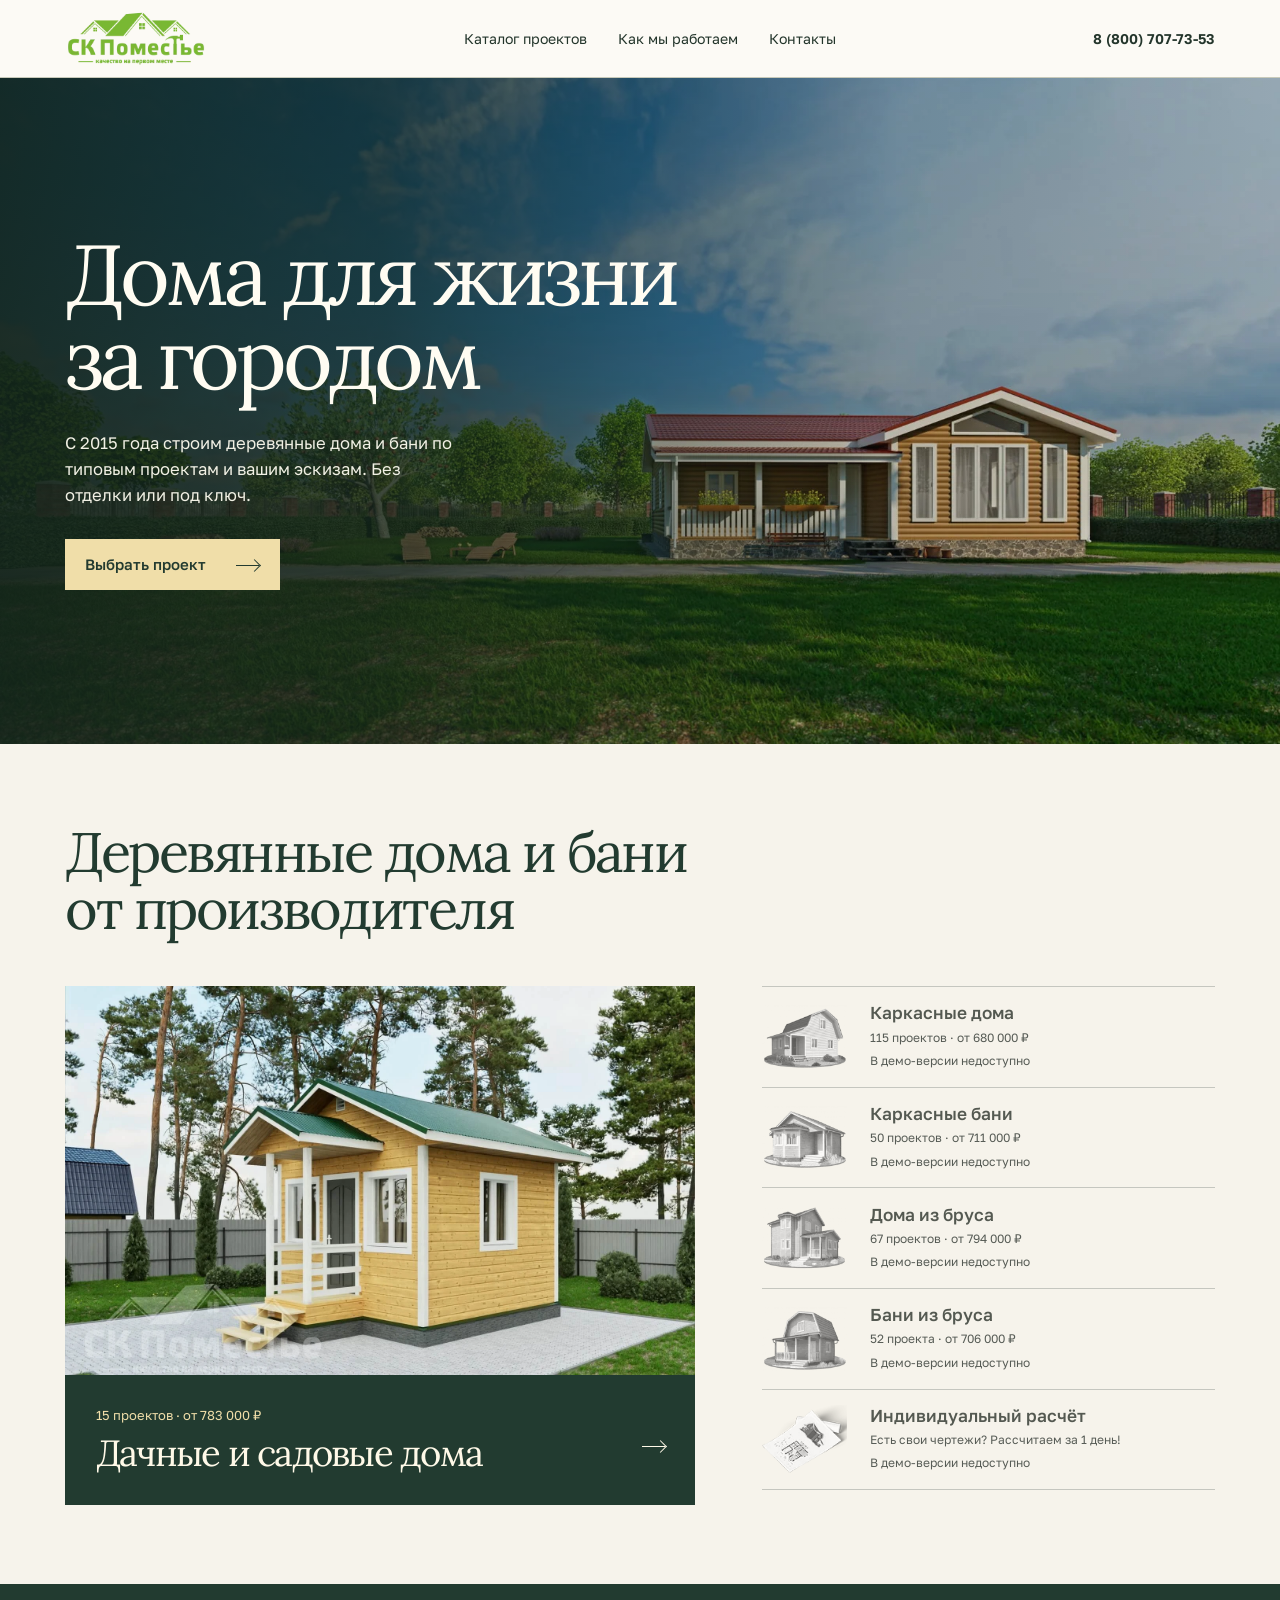
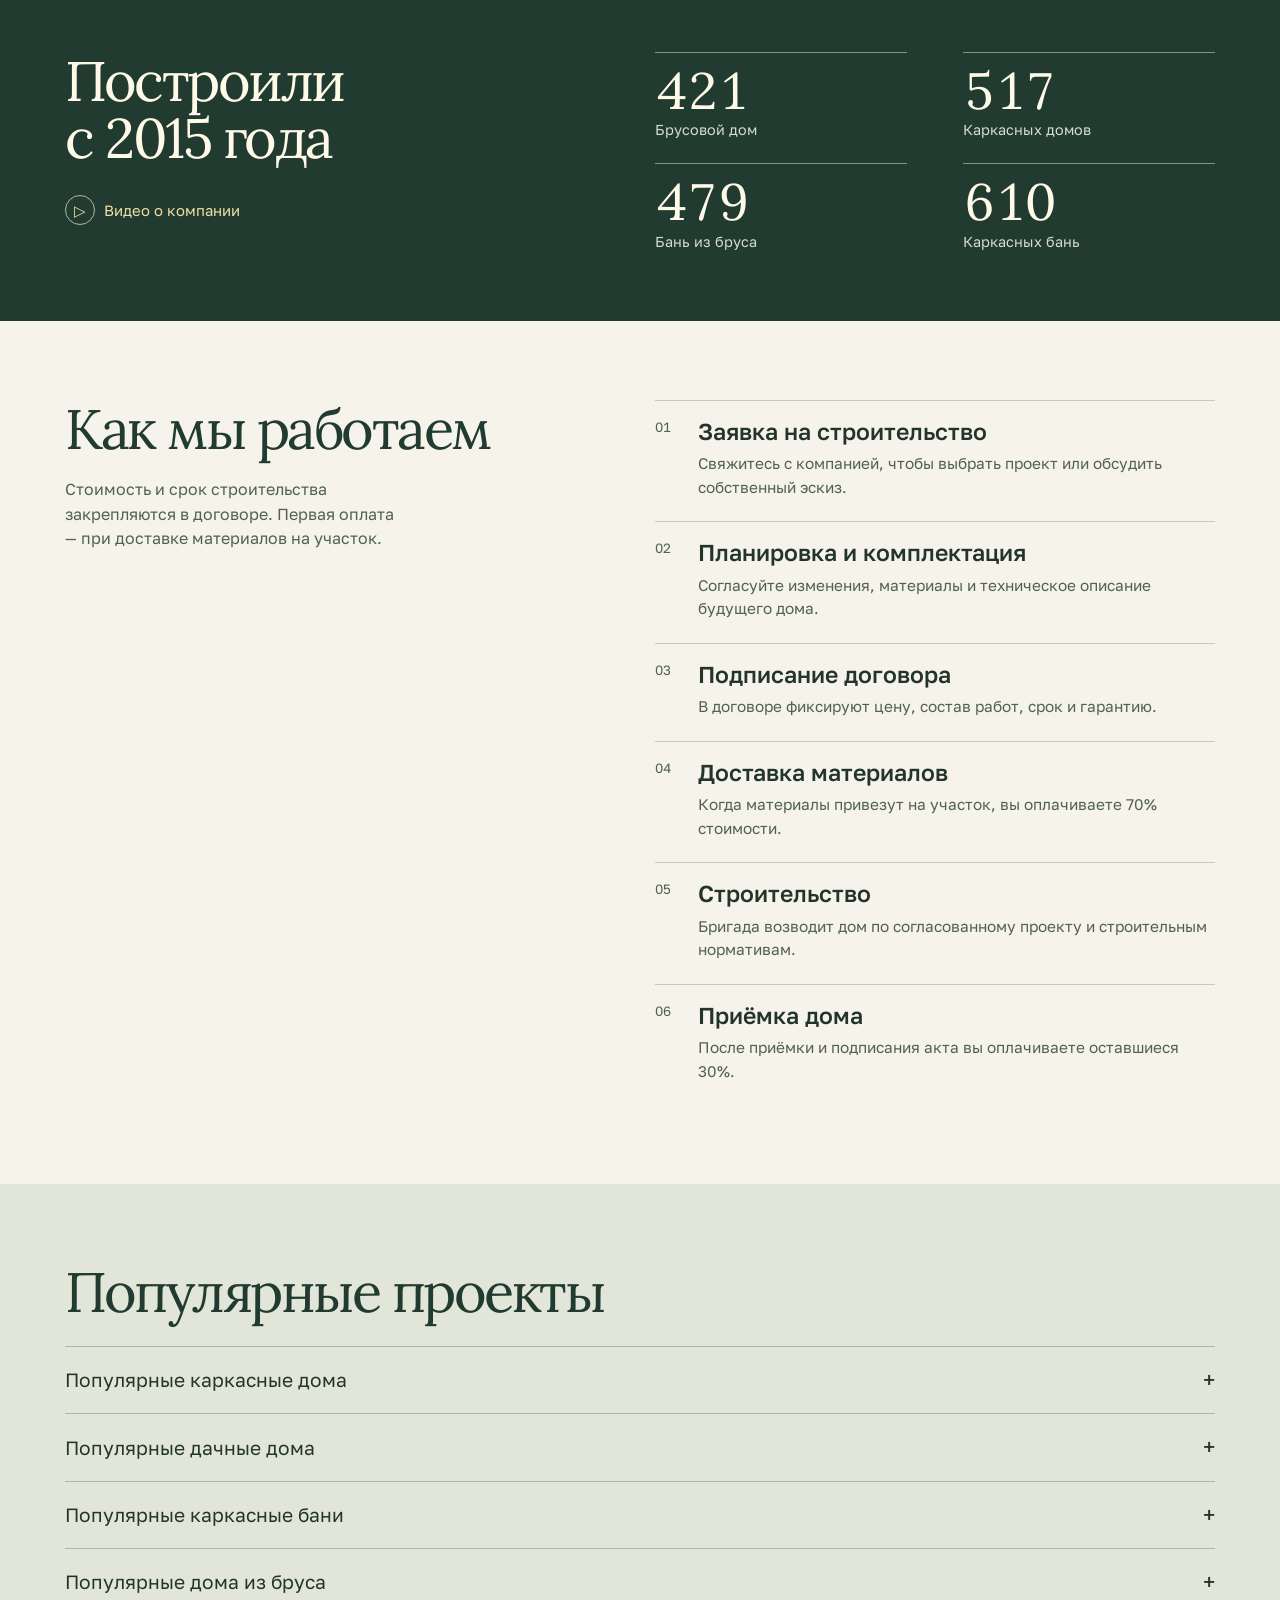
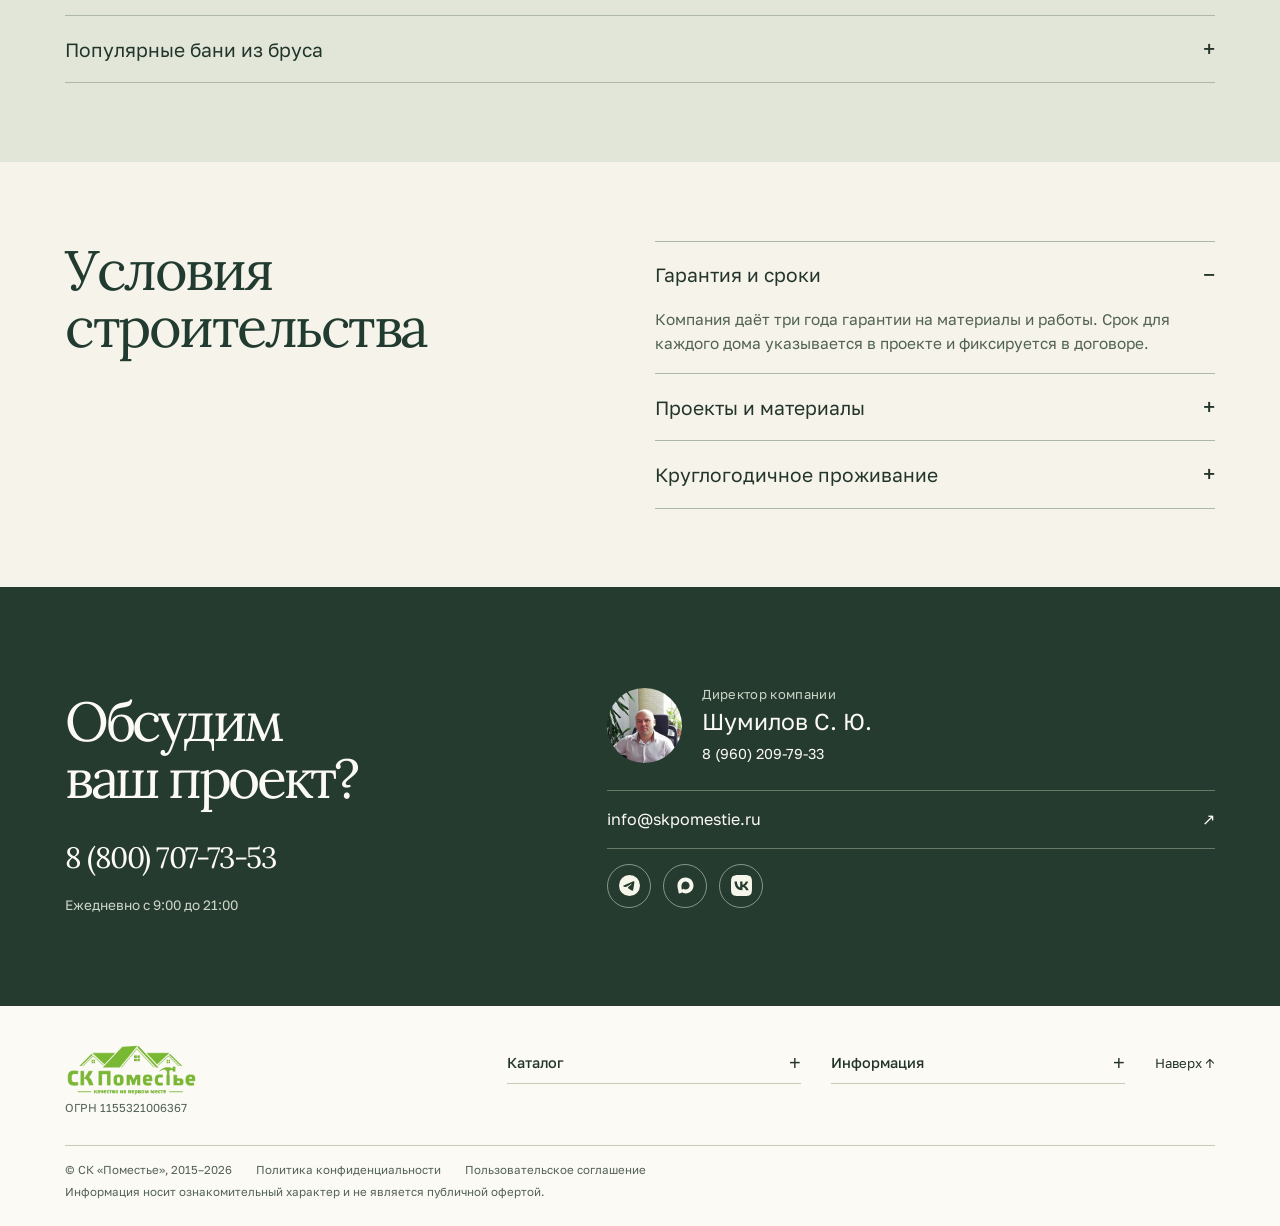
==== commit f1a32c1d: "Connect the Pomestie home, garden catalog and Lavrentiy project in the demo" ====
--- a/index.html
+++ b/index.html
@@ -1,56 +1,42 @@
-<!doctype html>
+<!DOCTYPE html>
+
 <html lang="ru"><head>
-<meta charset="UTF-8"><meta name="viewport" content="width=device-width,initial-scale=1"><meta name="robots" content="noindex,nofollow">
-<title>«Лаврентий» — дачный дом 4 × 4 м | СК Поместье</title>
-<meta name="description" content="Планировка каркасного дома «Лаврентий», виды фасадов, комплектация «Дачный», дополнительные опции и примеры работ строительной компании «Поместье».">
-<meta name="theme-color" content="#283d30"><link rel="icon" href="assets/logo.webp"><link rel="stylesheet" href="assets/fonts.css"><link rel="stylesheet" href="style.css"><link rel="stylesheet" href="folio.css"><script defer src="app.js"></script>
-</head><body id="top"><svg xmlns="http://www.w3.org/2000/svg" class="icons" aria-hidden="true"><defs><symbol id="i-open" viewBox="0 0 24 24"><path d="M4 10V4h6m4 0h6v6m0 4v6h-6m-4 0H4v-6"/></symbol><symbol id="i-next" viewBox="0 0 24 24"><path d="M4 12h15m-6-6 6 6-6 6"/></symbol><symbol id="i-out" viewBox="0 0 24 24"><path d="M5 19 19 5M6 5h13v13"/></symbol><symbol id="i-down" viewBox="0 0 24 24"><path d="M5 7v9h14m-5-5 5 5-5 5"/></symbol><symbol id="i-close" viewBox="0 0 24 24"><path d="m6 6 12 12M18 6 6 18"/></symbol><symbol id="i-back" viewBox="0 0 24 24"><path d="M20 12H5m6-6-6 6 6 6"/></symbol></defs></svg><a class="skip" href="#project">К проекту</a>
-<header><div class="inner topbar"><a class="brand" href="https://skpomestie.ru/" aria-label="СК Поместье, официальный сайт"><img src="assets/logo.webp" alt="СК Поместье" width="200" height="78"></a>
-<nav class="desk-nav" aria-label="Разделы проекта"><a href="https://skpomestie.ru/dachnye-doma/">Каталог домов ↗</a><a href="#plan">Планировка</a><a href="#package">Комплектация</a><a href="#contacts">Контакты</a></nav>
-<a class="head-phone" href="tel:+78007077353">8 (800) 707-73-53</a><details class="mobnav"><summary aria-label="Меню"><span></span></summary><nav aria-label="Меню"><a href="https://skpomestie.ru/dachnye-doma/">Каталог домов ↗</a><a href="#plan">Планировка</a><a href="#package">Комплектация</a><a href="#works">Наши работы</a><a href="#contacts">Контакты</a></nav></details></div></header>
-<main id="project">
-<section class="project-cover inner" id="gallery" aria-labelledby="name">
-  <div class="project-title"><h1 id="name">Лаврентий</h1><p>Дачный каркасный дом <br>с крытым крыльцом</p></div>
-  <div class="folio">
-    <div class="views">
-      <button class="main-view" type="button" data-image="0" aria-label="Увеличить. Вид со стороны входа">
-        <img id="main-view-image" src="assets/view-0.webp" width="1600" height="1200" fetchpriority="high" alt="Деревянный дом «Лаврентий» с зелёной крышей и небольшим крыльцом">
-        <span class="view-caption">Вид со стороны входа</span><span class="expand-control"><svg class="icon" aria-hidden="true"><use href="#i-open"></use></svg></span>
-      </button>
-      <div class="angle-strip rail" data-rail tabindex="0" role="group" aria-label="Выбрать ракурс или чертёж"><button type="button" class="angle" aria-pressed="true" data-angle="0"><img width="112" height="72" src="assets/angles/0.webp" alt=""><span>Вид со стороны входа</span></button><button type="button" class="angle" aria-pressed="false" data-angle="1"><img width="112" height="72" src="assets/angles/1.webp" alt=""><span>План первого этажа</span></button><button type="button" class="angle" aria-pressed="false" data-angle="2"><img width="112" height="72" src="assets/angles/2.webp" alt=""><span>Боковой фасад</span></button><button type="button" class="angle" aria-pressed="false" data-angle="3"><img width="112" height="72" src="assets/angles/3.webp" alt=""><span>Задний фасад</span></button><button type="button" class="angle" aria-pressed="false" data-angle="4"><img width="112" height="72" src="assets/angles/4.webp" alt=""><span>Крыльцо и вход</span></button><button type="button" class="angle" aria-pressed="false" data-angle="5"><img width="112" height="72" src="assets/angles/5.webp" alt=""><span>Главный фасад</span></button></div>
-    </div>
-    <aside class="folio-sheet" aria-label="Характеристики и стоимость проекта">
-      <div class="floor-preview"><a href="#plan" aria-label="Посмотреть план первого этажа"><img src="assets/angles/floor-detail.webp" width="260" height="385" alt=""><span>План первого этажа <svg class="icon" aria-hidden="true"><use href="#i-down"></use></svg></span></a></div>
-      <dl class="folio-specs"><div><dt>Габариты</dt><dd>4 × 4 м</dd></div><div><dt>Общая площадь</dt><dd>13 м²</dd></div><div><dt>Строительство</dt><dd>10 дней</dd></div></dl>
-      <a class="folio-price" href="#package"><span>Комплектация «Дачный»</span><strong>783 000 ₽</strong><svg class="icon" aria-hidden="true"><use href="#i-down"></use></svg></a>
-    </aside>
-  </div>
+<meta charset="utf-8"/><meta content="width=device-width,initial-scale=1" name="viewport"/><meta content="noindex,nofollow" name="robots"/>
+<title>Деревянные дома и бани | СК Поместье</title>
+<meta content="Проекты деревянных домов и бань СК «Поместье». Выберите категорию, чтобы посмотреть планировки, фотографии и комплектации." name="description"/>
+<meta content="#283d30" name="theme-color"/><link href="assets/logo.webp" rel="icon"/><link href="assets/fonts.css" rel="stylesheet"/><link href="style.css" rel="stylesheet"/><link href="folio.css?v=project-route-1" rel="stylesheet"/><script defer="" src="app.js?v=project-route-1"></script>
+<link href="home.css?v=project-route-1" rel="stylesheet"/></head><body id="top"><svg aria-hidden="true" class="icons" xmlns="http://www.w3.org/2000/svg"><defs><symbol id="i-open" viewBox="0 0 24 24"><path d="M4 10V4h6m4 0h6v6m0 4v6h-6m-4 0H4v-6"></path></symbol><symbol id="i-next" viewBox="0 0 24 24"><path d="M4 12h15m-6-6 6 6-6 6"></path></symbol><symbol id="i-out" viewBox="0 0 24 24"><path d="M5 19 19 5M6 5h13v13"></path></symbol><symbol id="i-down" viewBox="0 0 24 24"><path d="M5 7v9h14m-5-5 5 5-5 5"></path></symbol><symbol id="i-close" viewBox="0 0 24 24"><path d="m6 6 12 12M18 6 6 18"></path></symbol><symbol id="i-back" viewBox="0 0 24 24"><path d="M20 12H5m6-6-6 6 6 6"></path></symbol></defs></svg><a class="skip" href="#main">К содержанию</a>
+<header><div class="inner topbar"><a aria-label="СК Поместье, главная" class="brand" href="index.html"><img alt="СК Поместье" height="78" src="assets/logo.webp" width="200"/></a>
+<nav aria-label="Навигация по демо" class="desk-nav"><a href="#categories">Каталог проектов</a><a href="#construction">Как мы работаем</a><a href="#contacts">Контакты</a></nav>
+<a class="head-phone" href="tel:+78007077353">8 (800) 707-73-53</a><details class="mobnav"><summary aria-label="Меню"><span></span></summary><nav aria-label="Навигация по демо"><a href="#categories">Каталог проектов</a><a href="#construction">Как мы работаем</a><a href="#contacts">Контакты</a></nav></details></div></header>
+<main id="main">
+<section aria-labelledby="home-title" class="hp-cover">
+<img alt="Одноэтажный загородный дом с террасой и садом" class="hp-landscape" fetchpriority="high" height="990" sizes="100vw" src="assets/home/country-house.webp" srcset="assets/home/country-house-small.webp 820w, assets/home/country-house.webp 1760w" width="1760"/>
+<div class="inner hp-hero-in"><div class="hp-hero-copy"><h1 id="home-title">Дома для жизни<br/>за городом</h1>
+<p>С 2015 года строим деревянные дома и бани по типовым проектам и вашим эскизам. Без отделки или под ключ.</p>
+<a class="hp-button" href="#categories">Выбрать проект <span aria-hidden="true" class="hp-arrow"></span></a></div></div>
 </section>
-<section class="drawing-section" id="plan"><div class="inner drawings"><figure class="plan-visual">
- <div class="drawing-board"><div class="drawing-page">
-  <img src="assets/view-1.webp" width="1600" height="1200" alt="Чертёж первого этажа с размерами стен, дверями и окнами" loading="lazy">
-  <span class="room-shade" data-highlight="0"></span>
- </div><button class="plan-enlarge" type="button" data-image="1" aria-label="Увеличить чертёж"><svg class="icon" aria-hidden="true"><use href="#i-open"></use></svg></button></div>
- <figcaption class="drawing-note"><span>План первого этажа</span><span>4 000 × 4 000 мм</span></figcaption>
-</figure>
-<div class="plan-copy"><div class="plan-step"><h2>Планировка</h2><p>Одна жилая комната, отдельный санузел и крыльцо с площадкой у входа. Выберите помещение, чтобы увидеть его на плане.</p><div class="room-list" role="group" aria-label="Помещение на плане"><button type="button" data-room="0" aria-pressed="true"><span>Кухня-гостиная</span><strong>11,19 м²</strong></button><button type="button" data-room="1" aria-pressed="false"><span>Санузел</span><strong>2,19 м²</strong></button><button type="button" data-room="2" aria-pressed="false"><span>Крыльцо</span><strong>1,44 м²</strong></button></div></div>
-<div class="plan-step"><h2>Характеристики</h2><dl class="inline-data"><div><dt>Технология</dt><dd>Каркас</dd></div><div><dt>Габариты дома</dt><dd>4 × 4 м</dd></div><div><dt>Общая площадь</dt><dd>13 м²</dd></div><div><dt>Площадь застройки по каталогу</dt><dd>24 м²</dd></div><div><dt>Комнат</dt><dd>1</dd></div><div><dt>Срок строительства</dt><dd>10 дней</dd></div></dl></div></div></div></section>
-<section id="related" class="related"><div class="inner pad"><div class="section-line"><h2>Похожие проекты</h2><a class="text-link" href="https://skpomestie.ru/dachnye-doma/">Каталог домов ↗</a></div><div class="rail related-rail" data-rail tabindex="0" role="region" aria-label="Галерея похожих проектов"><article class="related-house"><a href="https://skpomestie.ru/dachnye-doma/proekt-arfey.html"><img src="assets/related/house-1.webp" alt="" loading="lazy" width="667" height="500"><h3>«Арфей»</h3><span class="related-price">906 000 ₽ <svg class="icon" aria-hidden="true"><use href="#i-out"></use></svg></span></a><dl><div><dt>Габариты</dt><dd>6 × 4 м</dd></div><div><dt>Общая площадь</dt><dd>20,85 м²</dd></div><div><dt>Пятно застройки</dt><dd>24 м²</dd></div><div><dt>Комнат</dt><dd>1</dd></div><div><dt>Срок</dt><dd>10 дн.</dd></div></dl></article><article class="related-house"><a href="https://skpomestie.ru/dachnye-doma/proekt-ignatiy.html"><img src="assets/related/house-2.webp" alt="" loading="lazy" width="667" height="500"><h3>«Игнатий»</h3><span class="related-price">845 000 ₽ <svg class="icon" aria-hidden="true"><use href="#i-out"></use></svg></span></a><dl><div><dt>Габариты</dt><dd>6 × 4 м</dd></div><div><dt>Общая площадь</dt><dd>13 м²</dd></div><div><dt>Пятно застройки</dt><dd>24 м²</dd></div><div><dt>Комнат</dt><dd>1</dd></div><div><dt>Срок</dt><dd>10 дн.</dd></div></dl></article><article class="related-house"><a href="https://skpomestie.ru/dachnye-doma/proekt-isaak.html"><img src="assets/related/house-3.webp" alt="" loading="lazy" width="667" height="500"><h3>«Исаак»</h3><span class="related-price">901 000 ₽ <svg class="icon" aria-hidden="true"><use href="#i-out"></use></svg></span></a><dl><div><dt>Габариты</dt><dd>6 × 4 м</dd></div><div><dt>Общая площадь</dt><dd>16 м²</dd></div><div><dt>Пятно застройки</dt><dd>24 м²</dd></div><div><dt>Комнат</dt><dd>1</dd></div><div><dt>Срок</dt><dd>15 дн.</dd></div></dl></article><article class="related-house"><a href="https://skpomestie.ru/dachnye-doma/proekt-mika.html"><img src="assets/related/house-4.webp" alt="" loading="lazy" width="667" height="500"><h3>«Мика»</h3><span class="related-price">1 164 000 ₽ <svg class="icon" aria-hidden="true"><use href="#i-out"></use></svg></span></a><dl><div><dt>Габариты</dt><dd>6 × 4 м</dd></div><div><dt>Общая площадь</dt><dd>37 м²</dd></div><div><dt>Пятно застройки</dt><dd>26 м²</dd></div><div><dt>Комнат</dt><dd>2</dd></div><div><dt>Срок</dt><dd>14 дн.</dd></div></dl></article><article class="related-house"><a href="https://skpomestie.ru/dachnye-doma/prokhor.html"><img src="assets/related/house-5.webp" alt="" loading="lazy" width="667" height="500"><h3>«Прохор»</h3><span class="related-price">1 262 000 ₽ <svg class="icon" aria-hidden="true"><use href="#i-out"></use></svg></span></a><dl><div><dt>Габариты</dt><dd>6 × 8 м</dd></div><div><dt>Общая площадь</dt><dd>32 м²</dd></div><div><dt>Пятно застройки</dt><dd>48 м²</dd></div><div><dt>Комнат</dt><dd>3</dd></div><div><dt>Срок</dt><dd>20 дн.</dd></div></dl></article><article class="related-house"><a href="https://skpomestie.ru/dachnye-doma/ermolay.html"><img src="assets/related/house-6.webp" alt="" loading="lazy" width="667" height="500"><h3>«Ермолай»</h3><span class="related-price">1 576 000 ₽ <svg class="icon" aria-hidden="true"><use href="#i-out"></use></svg></span></a><dl><div><dt>Габариты</dt><dd>6 × 8 м</dd></div><div><dt>Общая площадь</dt><dd>61 м²</dd></div><div><dt>Пятно застройки</dt><dd>48 м²</dd></div><div><dt>Комнат</dt><dd>3</dd></div><div><dt>Срок</dt><dd>25 дн.</dd></div></dl></article><article class="related-house"><a href="https://skpomestie.ru/dachnye-doma/evdokim.html"><img src="assets/related/house-7.webp" alt="" loading="lazy" width="667" height="500"><h3>«Евдоким»</h3><span class="related-price">1 391 000 ₽ <svg class="icon" aria-hidden="true"><use href="#i-out"></use></svg></span></a><dl><div><dt>Габариты</dt><dd>6 × 6 м</dd></div><div><dt>Общая площадь</dt><dd>46 м²</dd></div><div><dt>Пятно застройки</dt><dd>36 м²</dd></div><div><dt>Комнат</dt><dd>2</dd></div><div><dt>Срок</dt><dd>25 дн.</dd></div></dl></article><article class="related-house"><a href="https://skpomestie.ru/dachnye-doma/avdey.html"><img src="assets/related/house-8.webp" alt="" loading="lazy" width="667" height="500"><h3>«Авдей»</h3><span class="related-price">1 336 000 ₽ <svg class="icon" aria-hidden="true"><use href="#i-out"></use></svg></span></a><dl><div><dt>Габариты</dt><dd>6 × 6 м</dd></div><div><dt>Общая площадь</dt><dd>46 м²</dd></div><div><dt>Пятно застройки</dt><dd>36 м²</dd></div><div><dt>Комнат</dt><dd>2</dd></div><div><dt>Срок</dt><dd>25 дн.</dd></div></dl></article><article class="related-house"><a href="https://skpomestie.ru/dachnye-doma/efim.html"><img src="assets/related/house-9.webp" alt="" loading="lazy" width="667" height="500"><h3>«Ефим»</h3><span class="related-price">1 391 000 ₽ <svg class="icon" aria-hidden="true"><use href="#i-out"></use></svg></span></a><dl><div><dt>Габариты</dt><dd>6 × 9 м</dd></div><div><dt>Общая площадь</dt><dd>42 м²</dd></div><div><dt>Пятно застройки</dt><dd>54 м²</dd></div><div><dt>Комнат</dt><dd>2</dd></div><div><dt>Срок</dt><dd>25 дн.</dd></div></dl></article><article class="related-house"><a href="https://skpomestie.ru/dachnye-doma/tikhon.html"><img src="assets/related/house-10.webp" alt="" loading="lazy" width="667" height="500"><h3>«Тихон»</h3><span class="related-price">1 154 000 ₽ <svg class="icon" aria-hidden="true"><use href="#i-out"></use></svg></span></a><dl><div><dt>Габариты</dt><dd>6 × 6 м</dd></div><div><dt>Общая площадь</dt><dd>32 м²</dd></div><div><dt>Пятно застройки</dt><dd>39 м²</dd></div><div><dt>Комнат</dt><dd>1</dd></div><div><dt>Срок</dt><dd>20 дн.</dd></div></dl></article><article class="related-house"><a href="https://skpomestie.ru/dachnye-doma/dachnyy-dom-spartak-7x6.html"><img src="assets/related/house-11.webp" alt="" loading="lazy" width="667" height="500"><h3>«Спартак»</h3><span class="related-price">1 169 000 ₽ <svg class="icon" aria-hidden="true"><use href="#i-out"></use></svg></span></a><dl><div><dt>Габариты</dt><dd>7 × 6 м</dd></div><div><dt>Общая площадь</dt><dd>27 м²</dd></div><div><dt>Пятно застройки</dt><dd>42 м²</dd></div><div><dt>Комнат</dt><dd>1</dd></div><div><dt>Срок</dt><dd>20 дн.</dd></div></dl></article><article class="related-house"><a href="https://skpomestie.ru/dachnye-doma/emelyan.html"><img src="assets/related/house-12.webp" alt="" loading="lazy" width="667" height="500"><h3>«Емельян»</h3><span class="related-price">1 391 000 ₽ <svg class="icon" aria-hidden="true"><use href="#i-out"></use></svg></span></a><dl><div><dt>Габариты</dt><dd>6 × 8 м</dd></div><div><dt>Общая площадь</dt><dd>43 м²</dd></div><div><dt>Пятно застройки</dt><dd>48 м²</dd></div><div><dt>Комнат</dt><dd>2</dd></div><div><dt>Срок</dt><dd>25 дн.</dd></div></dl></article></div></div></section>
-<section class="inner pad split facts"><div><h2>Условия заказа</h2><a class="text-link" href="#contacts">Консультация по проекту <b>↗</b></a></div><div class="accordion"><details open><summary>Подарки при заказе до конца месяца</summary><p>Металлическая сетка от грызунов и антисептирование основания, лаг и чернового пола. Актуальные условия акции уточняйте в компании.</p></details><details><summary>Гарантия по договору</summary><p>Три года на материалы и три года на работы. Официальная обслуживаемая гарантия.</p></details><details><summary>Оплата в два этапа</summary><p>70% при завозе материалов на участок, оставшиеся 30% после подписания передаточного акта.</p></details><details><summary>Кредит у банков-партнёров</summary><p>Т-Банк, Альфа-Банк, Сбербанк, МТС Банк, Локо-Банк, Совкомбанк, ОТП Банк, Кредит Европа Банк и Ренессанс Банк.</p><a class="text-link" href="https://skpomestie.ru/credit/">Условия кредитования ↗</a></details></div></section>
-<section class="changes" id="changes"><div class="inner split pad"><div><h2>Изменения <br>в проекте</h2><p>Выберите, что хотите поменять. Компания рассчитывает стоимость изменений за один день.</p></div><form id="changes-form"><fieldset><legend class="sr">Варианты изменений</legend><label><input type="checkbox" name="change" value="Увеличить/уменьшить площадь"><span>Увеличить/уменьшить площадь</span></label><label><input type="checkbox" name="change" value="Сделать перепланировку"><span>Сделать перепланировку</span></label><label><input type="checkbox" name="change" value="Добавить утеплитель"><span>Добавить утеплитель</span></label><label><input type="checkbox" name="change" value="Увеличить или изменить окна"><span>Увеличить или изменить окна</span></label><label><input type="checkbox" name="change" value="Изменить материалы отделки"><span>Изменить материалы отделки</span></label><label><input type="checkbox" name="change" value="Изменить материал кровли"><span>Изменить материал кровли</span></label><label><input type="checkbox" name="change" value="Изменить высоту потолков"><span>Изменить высоту потолков</span></label><label><input type="checkbox" name="change" value="Добавить/убрать веранду, крыльцо и др."><span>Добавить/убрать веранду, крыльцо и др.</span></label></fieldset><button type="submit" class="button">Запросить расчёт по почте <b>↗</b></button></form></div></section>
-<section id="package" class="inner pad split package"><div class="sticky-heading"><h2>Комплектация <br>«Дачный»</h2><div class="package-price">783 000 ₽</div><a class="text-link" href="#contacts">Обсудить с компанией <b>↗</b></a></div><div class="package-details grouped-specs"><details open><summary>Основание и каркас</summary><dl class="spec-list"><div><dt>Фундамент</dt><dd>Рассчитывается при заказе</dd></div><div><dt>Основание</dt><dd>Двойное из бруса 100х150 мм.</dd></div><div><dt>Лаги пола</dt><dd>Из обрезной доски 50х150 мм. С шагом не более 590 мм.</dd></div><div><dt>Черновой пол</dt><dd>Из обрезной доски 20-22 мм.</dd></div><div><dt>Каркас наружных стен</dt><dd>Из обрезной доски 40х100 мм. Шаг 590 мм.</dd></div></dl></details><details ><summary>Стены и утепление</summary><dl class="spec-list"><div><dt>Наружная отделка</dt><dd>Деревянная вагонка, класс «В», толщиной 14-16 мм, камерной сушки. Между каркасом и деревянной вагонкой - ветро-влагозащитная изоляция, контр-рейка (вентилируемый фасад)</dd></div><div><dt>Внутренняя отделка</dt><dd>Деревянная вагонка, класс «В», толщиной 14-16 мм, камерной сушки.</dd></div><div><dt>Утепление</dt><dd>Пол, потолок – рулонный утеплитель «КНАУФ ТИСМА», толщиной 100 мм. Стены – плитовой утеплитель «КНАУФ», толщиной 100 мм.</dd></div><div><dt>Высота потолка</dt><dd>Не менее 2200 мм.</dd></div><div><dt>Перегородки</dt><dd>Каркас перегородок – обрезная доска 40х100 мм.</dd></div></dl></details><details ><summary>Кровля и отделка</summary><dl class="spec-list"><div><dt>Подкровельная изоляция</dt><dd>Ондутис или его аналоги.</dd></div><div><dt>Кровля</dt><dd>Ондулин, цвет на выбор (коричневый, красный, зелёный).</dd></div><div><dt>Двери</dt><dd>Входная - металлическая Россия. Межкомнатные двери – деревянные филёнчатые.</dd></div><div><dt>Окна</dt><dd>Деревянные с двойным остеклением. Окна отделываются деревянным наличником с двух сторон. Под окнами, с уличной стороны, устанавливаются металлические отливы.</dd></div><div><dt>Чистовой пол</dt><dd>Из шпунтовой доски толщиной 27-28 мм. Камерной сушки.</dd></div><div><dt>Фронтоны</dt><dd>Каркасные, снаружи зашиваются деревянной вагонкой, класс «В», толщиной 14-16 мм, камерной сушки. Между каркасом и деревянной вагонкой - ветро-влагозащитная изоляция, контр-рейка (вентилируемый фасад)</dd></div><div><dt>Карнизы</dt><dd>Не менее 270 мм. Подшиваются вагонкой камерной сушки.</dd></div><div><dt>Стропильная система</dt><dd>Из обрезной доски 150х40 мм. Шаг 590 мм.</dd></div><div><dt>Все горизонтальные и вертикальные углы комнат</dt><dd>Закрываются плинтусом из древесины хвойных пород.</dd></div><div><dt>Чистовая отделка выполняется</dt><dd>Оцинкованными гвоздями.</dd></div><div><dt>При входе</dt><dd>Выполняются ступени с площадкой.</dd></div></dl></details><details ><summary>Доставка</summary><dl class="spec-list"><div><dt>Доставка</dt><dd>Первые 550 км от производственной базы в г. Пестово - бесплатно, далее от 150 рублей за 1 км.</dd></div></dl></details></div></section>
-<section class="options"><div class="inner split pad"><div><h2>Дополнения</h2><p>Дополнительные работы и материалы к базовой комплектации дома.</p></div><div class="accordion"><details open=""><summary>Стоимость дополнений</summary><dl class="spec-list"><div><dt>Дополнительное деревянное окно 1х1.2 м</dt><dd>5 000 ₽</dd></div><div><dt>Дополнительное деревянное окно 0.6х0.6 м</dt><dd>2 000 ₽</dd></div><div><dt>Дополнительная филенчатая дверь 2х0.8 м.</dt><dd>5 100 ₽</dd></div><div><dt>Металлическая входная дверь, производство Россия</dt><dd>17 000 ₽</dd></div><div><dt>Окно ПВХ с однокамерным стеклопакетом 1х1.2 м.</dt><dd>10 500 ₽</dd></div><div><dt>Окно ПВХ с двухкамерным стеклопакетом 1х1.2 м.</dt><dd>12 000 ₽</dd></div><div><dt>Окно ПВХ с однокамерным стеклопакетом 0.6х0.6 м.</dt><dd>6 000 ₽</dd></div><div><dt>Окно ПВХ с двухкамерным стеклопакетом 0.6х0.6 м.</dt><dd>7 500 ₽</dd></div><div><dt>Бытовка рабочая утеплённая 3х2.3 м., для проживания строителей</dt><dd>30 000 ₽</dd></div><div><dt>Замена кровли ондулин на металлочерепицу</dt><dd>рассчитывается при заказе.</dd></div><div><dt>Аренда генератора (бензин заказчика)</dt><dd>15 000 ₽</dd></div><div><dt>Замена сухой половой шпунтованной доски, толщиной 27 мм., на доску, толщиной 36 мм.</dt><dd>450 ₽/м²</dd></div><div><dt>Дополнительная каркасная перегородка</dt><dd>рассчитывается при заказе</dd></div></dl></details></div></div></section>
-<section class="inner pad" id="works"><div class="section-line"><h2>Наши работы</h2><a class="text-link" href="https://skpomestie.ru/portfolio/">Все объекты <b>↗</b></a></div><div aria-label="Построенные объекты, горизонтальная прокрутка" class="rail work-rail" data-rail="" role="region" tabindex="0"><article class="work-card"><button aria-label='Открыть фотографии. Московская область, СНТ "Звёздочка"' class="work-photo" data-work="0" type="button"><img alt="Каркасный дом по проекту Заказчика в Московской области" loading="lazy" src="assets/work-0.webp"/><span class="work-action">Смотреть фото <svg aria-hidden="true" class="icon"><use href="#i-open"></use></svg></span></button><h3>Московская область, СНТ "Звёздочка"</h3><p>8 на 8 м <i></i> 30 дн</p><a class="work-report" href="https://skpomestie.ru/portfolio/karkasnyy-dom-po-proektu-zakazchika-v-moskovskoy-oblasti.html">Об объекте <svg aria-hidden="true" class="icon"><use href="#i-out"></use></svg></a></article><article class="work-card"><button aria-label="Открыть фотографии. Московская область, Новая Москва" class="work-photo" data-work="1" type="button"><img alt='Каркасный дом по проекту "Иван"' loading="lazy" src="assets/work-1.webp"/><span class="work-action">Смотреть фото <svg aria-hidden="true" class="icon"><use href="#i-open"></use></svg></span></button><h3>Московская область, Новая Москва</h3><p>9 на 8 м <i></i> 17 дн</p><a class="work-report" href="https://skpomestie.ru/portfolio/karkasnyy-dom-po-proektu-ivan.html">Об объекте <svg aria-hidden="true" class="icon"><use href="#i-out"></use></svg></a></article><article class="work-card"><button aria-label='Открыть фотографии. Московская область, п. "Зеленоградский"' class="work-photo" data-work="2" type="button"><img alt='Каркасный дом по проекту "Борис" с изменениями со стороны "Заказчика"' loading="lazy" src="assets/work-2.webp"/><span class="work-action">Смотреть фото <svg aria-hidden="true" class="icon"><use href="#i-open"></use></svg></span></button><h3>Московская область, п. "Зеленоградский"</h3><p>6 на 10 м <i></i> 17 дн</p><a class="work-report" href="https://skpomestie.ru/portfolio/karkasnyy-dom-po-proektu-boris-s-izmeneniyami-so-storony-zakazchika.html">Об объекте <svg aria-hidden="true" class="icon"><use href="#i-out"></use></svg></a></article><article class="work-card"><button aria-label="Открыть фотографии. Московская область, д. Новинское" class="work-photo" data-work="3" type="button"><img alt='Каркасный дом по проекту "Владимир" ' loading="lazy" src="assets/work-3.webp"/><span class="work-action">Смотреть фото <svg aria-hidden="true" class="icon"><use href="#i-open"></use></svg></span></button><h3>Московская область, д. Новинское</h3><p>8 на 8 м <i></i> 13 дн</p><a class="work-report" href="https://skpomestie.ru/portfolio/karkasnyj-dom-po-proektu-vladimir.html">Об объекте <svg aria-hidden="true" class="icon"><use href="#i-out"></use></svg></a></article><article class="work-card"><button aria-label="Открыть фотографии. Московская область, деревня Слобода" class="work-photo" data-work="4" type="button"><img alt="Каркасный дом 5 на 4 по проекту Заказчика" loading="lazy" src="assets/work-4.webp"/><span class="work-action">Смотреть фото <svg aria-hidden="true" class="icon"><use href="#i-open"></use></svg></span></button><h3>Московская область, деревня Слобода</h3><p>5 на 4 м <i></i> 7 дн</p><a class="work-report" href="https://skpomestie.ru/portfolio/karkasnyy-dom-5-na-4-po-proektu-zakazchika.html">Об объекте <svg aria-hidden="true" class="icon"><use href="#i-out"></use></svg></a></article><article class="work-card"><button aria-label='Открыть фотографии. Московская область, СНТ "Строитель-1"' class="work-photo" data-work="5" type="button"><img alt="Какрасный дом с большой террасой в СНТ Строитель-1" loading="lazy" src="assets/work-5.webp"/><span class="work-action">Смотреть фото <svg aria-hidden="true" class="icon"><use href="#i-open"></use></svg></span></button><h3>Московская область, СНТ "Строитель-1"</h3><p>6 на 8 м <i></i> 10 дн</p><a class="work-report" href="https://skpomestie.ru/portfolio/kakrasnyj-dom-s-bolshoj-terrasoj-v-snt-stroitel-1.html">Об объекте <svg aria-hidden="true" class="icon"><use href="#i-out"></use></svg></a></article><article class="work-card"><button aria-label="Открыть фотографии. Московская область, д. Трубино" class="work-photo" data-work="6" type="button"><img alt="Дом из бруса по проекту заказчика 8х8.5 м" loading="lazy" src="assets/work-6.webp"/><span class="work-action">Смотреть фото <svg aria-hidden="true" class="icon"><use href="#i-open"></use></svg></span></button><h3>Московская область, д. Трубино</h3><p>8 на 8.5 м <i></i> 26 дн</p><a class="work-report" href="https://skpomestie.ru/portfolio/dom-iz-br-po-zakazchika-8x85.html">Об объекте <svg aria-hidden="true" class="icon"><use href="#i-out"></use></svg></a></article><article class="work-card"><button aria-label="Открыть фотографии. Новгородская область, д. Евантеево" class="work-photo" data-work="7" type="button"><img alt="Каркасная баня с мансардой, размером 6х6 м" loading="lazy" src="assets/work-7.webp"/><span class="work-action">Смотреть фото <svg aria-hidden="true" class="icon"><use href="#i-open"></use></svg></span></button><h3>Новгородская область, д. Евантеево</h3><p>6 на 6 м <i></i> 20 дн</p><a class="work-report" href="https://skpomestie.ru/portfolio/karkas-banya-6x6-m-1etag.html">Об объекте <svg aria-hidden="true" class="icon"><use href="#i-out"></use></svg></a></article><article class="work-card"><button aria-label="Открыть фотографии. Московская область, д. Настасьино" class="work-photo" data-work="8" type="button"><img alt="Каркасная баня 6x5 по индивидаульному проекту " loading="lazy" src="assets/work-8.webp"/><span class="work-action">Смотреть фото <svg aria-hidden="true" class="icon"><use href="#i-open"></use></svg></span></button><h3>Московская область, д. Настасьино</h3><p>6 на 5 м <i></i> 9 дн</p><a class="work-report" href="https://skpomestie.ru/portfolio/karkasnaya-banya-6x5-po-individaulnomu-proektu-.html">Об объекте <svg aria-hidden="true" class="icon"><use href="#i-out"></use></svg></a></article><article class="work-card"><button aria-label='Открыть фотографии. Тульская область, СНТ "Дружба-1"' class="work-photo" data-work="9" type="button"><img alt='Каркасный дом по проекту "Степан"' loading="lazy" src="assets/work-9.webp"/><span class="work-action">Смотреть фото <svg aria-hidden="true" class="icon"><use href="#i-open"></use></svg></span></button><h3>Тульская область, СНТ "Дружба-1"</h3><p>9 на 7 м <i></i> 18 дн</p><a class="work-report" href="https://skpomestie.ru/portfolio/karkasnyy-dom-po-proektu-stepan.html">Об объекте <svg aria-hidden="true" class="icon"><use href="#i-out"></use></svg></a></article><article class="work-card"><button aria-label="Открыть фотографии. Московская область, д. Покровское" class="work-photo" data-work="10" type="button"><img alt="Каркасный дом по проекту Геннадий в комплектации Без отделки" loading="lazy" src="assets/work-10.webp"/><span class="work-action">Смотреть фото <svg aria-hidden="true" class="icon"><use href="#i-open"></use></svg></span></button><h3>Московская область, д. Покровское</h3><p>6 на 6 м <i></i> 6 дн</p><a class="work-report" href="https://skpomestie.ru/portfolio/karkasnyy-dom-po-proektu-gennadiy-v-komplektatsii-bez-otdelki.html">Об объекте <svg aria-hidden="true" class="icon"><use href="#i-out"></use></svg></a></article><article class="work-card"><button aria-label="Открыть фотографии. Новгородская область, д. Григорово" class="work-photo" data-work="11" type="button"><img alt='Каркасный  дом по проекту "Заказчика" 12x11м' loading="lazy" src="assets/work-11.webp"/><span class="work-action">Смотреть фото <svg aria-hidden="true" class="icon"><use href="#i-open"></use></svg></span></button><h3>Новгородская область, д. Григорово</h3><p>12 на 11 м <i></i> 35 дн</p><a class="work-report" href="https://skpomestie.ru/portfolio/karkasnyj-dom-po-proektu-zakazchika-12x11m.html">Об объекте <svg aria-hidden="true" class="icon"><use href="#i-out"></use></svg></a></article><article class="work-card"><button aria-label='Открыть фотографии. Московская область, СТ "Лесное"' class="work-photo" data-work="12" type="button"><img alt='Каркасная баня по проекту "Кира", с изменениями со стороны "Заказчика"' loading="lazy" src="assets/work-12.webp"/><span class="work-action">Смотреть фото <svg aria-hidden="true" class="icon"><use href="#i-open"></use></svg></span></button><h3>Московская область, СТ "Лесное"</h3><p>6 на 6 м <i></i> 14 дн</p><a class="work-report" href="https://skpomestie.ru/portfolio/karkasnyj-dom-po-proektu-zakazchika80.html">Об объекте <svg aria-hidden="true" class="icon"><use href="#i-out"></use></svg></a></article><article class="work-card"><button aria-label='Открыть фотографии. Новгородская область, СТ "Нерцы"' class="work-photo" data-work="13" type="button"><img alt='Мансардынй каркасный дом по проекту "Заказчика"' loading="lazy" src="assets/work-13.webp"/><span class="work-action">Смотреть фото <svg aria-hidden="true" class="icon"><use href="#i-open"></use></svg></span></button><h3>Новгородская область, СТ "Нерцы"</h3><p>6 на 6 м <i></i> 14 дн</p><a class="work-report" href="https://skpomestie.ru/portfolio/karkasnyj-dom-po-proektu-zakazchika81.html">Об объекте <svg aria-hidden="true" class="icon"><use href="#i-out"></use></svg></a></article><article class="work-card"><button aria-label='Открыть фотографии. Московская область, поселок "Приозёрный"' class="work-photo" data-work="14" type="button"><img alt="Каркасный дом по проекту Алексей" loading="lazy" src="assets/work-14.webp"/><span class="work-action">Смотреть фото <svg aria-hidden="true" class="icon"><use href="#i-open"></use></svg></span></button><h3>Московская область, поселок "Приозёрный"</h3><p>8 на 6 м <i></i> 13 дн</p><a class="work-report" href="https://skpomestie.ru/portfolio/dom-6na8-aleksej.html">Об объекте <svg aria-hidden="true" class="icon"><use href="#i-out"></use></svg></a></article><article class="work-card"><button aria-label="Открыть фотографии. Тверская область, д. Юряхино" class="work-photo" data-work="15" type="button"><img alt='Каркасный дом по проекту "Даромир" с изменениями со стороны "Заказчика"' loading="lazy" src="assets/work-15.webp"/><span class="work-action">Смотреть фото <svg aria-hidden="true" class="icon"><use href="#i-open"></use></svg></span></button><h3>Тверская область, д. Юряхино</h3><p>13 дней</p><a class="work-report" href="https://skpomestie.ru/portfolio/karkasnyj-dom-po-proektu-zakazchika78.html">Об объекте <svg aria-hidden="true" class="icon"><use href="#i-out"></use></svg></a></article><article class="work-card"><button aria-label='Открыть фотографии. Московская область, СНТ "Автомобилист"' class="work-photo" data-work="16" type="button"><img alt="Каркасный дом с террасой по проекту заказчика" loading="lazy" src="assets/work-16.webp"/><span class="work-action">Смотреть фото <svg aria-hidden="true" class="icon"><use href="#i-open"></use></svg></span></button><h3>Московская область, СНТ "Автомобилист"</h3><p>6 на 8 м <i></i> 23 дн</p><a class="work-report" href="https://skpomestie.ru/portfolio/karkasnyj-dom-po-proektu-zakazchika77.html">Об объекте <svg aria-hidden="true" class="icon"><use href="#i-out"></use></svg></a></article><article class="work-card"><button aria-label="Открыть фотографии. Московская область, СНТ Алешинские сады" class="work-photo" data-work="17" type="button"><img alt='Каркасный полутороэтажный дом по проекту "Степан"' loading="lazy" src="assets/work-17.webp"/><span class="work-action">Смотреть фото <svg aria-hidden="true" class="icon"><use href="#i-open"></use></svg></span></button><h3>Московская область, СНТ Алешинские сады</h3><p>9 на 7 м <i></i> 20 дн</p><a class="work-report" href="https://skpomestie.ru/portfolio/dom-stepan.html">Об объекте <svg aria-hidden="true" class="icon"><use href="#i-out"></use></svg></a></article><article class="work-card"><button aria-label="Открыть фотографии. Ленинградская область, СНТ Энергия" class="work-photo" data-work="18" type="button"><img alt='Каркасный одноэтажныйдом по проекту "Заказчика"' loading="lazy" src="assets/work-18.webp"/><span class="work-action">Смотреть фото <svg aria-hidden="true" class="icon"><use href="#i-open"></use></svg></span></button><h3>Ленинградская область, СНТ Энергия</h3><p>6 на 8 м <i></i> 23 дн</p><a class="work-report" href="https://skpomestie.ru/portfolio/karkasnyj-dom-po-proektu-zakazchika1.html">Об объекте <svg aria-hidden="true" class="icon"><use href="#i-out"></use></svg></a></article><article class="work-card"><button aria-label="Открыть фотографии. Московская область, д. Мясищево" class="work-photo" data-work="19" type="button"><img alt='Каркасный дом по проекту "Михаил"' loading="lazy" src="assets/work-19.webp"/><span class="work-action">Смотреть фото <svg aria-hidden="true" class="icon"><use href="#i-open"></use></svg></span></button><h3>Московская область, д. Мясищево</h3><p>9 на 7 м <i></i> 37 дн</p><a class="work-report" href="https://skpomestie.ru/portfolio/dom-7na9-po-proekty-mixail.html">Об объекте <svg aria-hidden="true" class="icon"><use href="#i-out"></use></svg></a></article></div></section>
-<section class="process"><div class="inner split pad"><div class="sticky-heading"><h2>Как мы <br>работаем</h2></div><ol class="steps"><li><h3>Оставляете заявку</h3><p>Свяжитесь с компанией по бесплатному номеру <a href="tel:+78007077353">8 (800) 707-73-53</a> или <a href="https://skpomestie.ru/dachnye-doma/proekt-lavrentiy.html">оставьте заявку на официальном сайте</a>.</p></li><li><h3>Уточняем все детали</h3><p>Вносим изменения, подбираем комплектацию и составляем подробное техническое описание.</p></li><li><h3>Подписание договора</h3><p>Все договоренности отразим в комплектации, пропишем гарантию и зафиксируем стоимость.</p></li><li><h3>Завоз материалов + предоплата</h3><p>Вы оплачиваете 70% стоимости после того, как мы привезем все материалы на участок.</p></li><li><h3>Строительство объекта</h3><p>Строим точно в срок с соблюдением регламентов, используя современные инструменты.</p></li><li><h3>Приемка объекта + окончательный расчет</h3><p>30% оплачивается по окончании строительства и подписания акта приема-передачи объекта.</p></li></ol></div></section>
-<section class="inner split pad"><div><h2>Способы оплаты</h2><p>70% при завозе материалов на площадку и 30% по окончании строительства.</p></div><div class="accordion"><details><summary>Безналичные переводы</summary><p>Оплата по счету для физлица, осуществляется в кассе любого банка или через мобильное приложение банка</p></details><details><summary>Кредит и ипотека</summary><p>Выгодные условия и льготная ипотека от «Почта Банк»</p></details><details><summary>Материнский капитал</summary><p>Вы можете воспользоваться сертификатом материнского капитала для оплаты строительства дома для ПМЖ</p></details><details><summary>Наличные</summary><p>Мы принимаем оплату наличными или переводом и выдаём все подтверждающие документы (квитанции)</p></details></div></section>
-<section class="article"><div class="inner split pad"><h2>О доме</h2><div><p>Компактный каркасный дом рассчитан на дачный отдых. Деревянная обшивка, утеплённые стены и крыльцо входят в проект. Планировку и материалы компания может изменить по вашим пожеланиям.</p><div class="accordion"><details><summary>Варианты сезонной комплектации</summary><ul><li>Лето — комплектация оптимальна для тёплого времени года, включает необходимые элементы для комфортного отдыха на даче.</li><li>Весна-осень — добавлен слой утепления для проживания в межсезонье, используются имитация бруса для наружной отделки.</li><li>Зима — комплектация включает улучшенную теплоизоляцию. Каркас выполнен из калиброванной доски.</li><li>Без отделки — базовый вариант для тех, кто хочет самостоятельно оформить внутреннее пространство по своему вкусу.</li></ul></details><details><summary>Как заказать</summary><p>Свяжитесь со специалистом компании, чтобы уточнить комплектацию, сроки установки, стоимость и условия оплаты. Есть варианты кредита и рассрочки.</p></details></div></div></div></section>
-<section id="contacts" class="contact"><div class="inner split pad"><div><h2>Обсудим <br>«Лаврентий»?</h2><a class="big-phone" href="tel:+78007077353">8 (800) 707-73-53</a><p>Ежедневно с 9:00 до 21:00</p></div><div class="contact-side"><div class="person"><img src="assets/director.webp" loading="lazy" alt="Шумилов С. Ю."><div><span>Директор компании</span><h3>Шумилов С. Ю.</h3><a href="tel:+79602097933">8 (960) 209-79-33</a></div></div><a class="contact-row" href="mailto:info@skpomestie.ru">info@skpomestie.ru <b>↗</b></a><div class="socials"><a href="https://t.me/skpomestie">Telegram ↗</a><a href="https://max.ru/u/f9LHodD0cOJR6CGdd--tRf8iXYR94sBpWed0ZR32M8wq-3ZBjKEI17giQqE">MAX ↗</a><a href="https://vk.com/public210077234">ВКонтакте ↗</a></div></div></div></section>
-</main><footer><div class="inner"><div class="foot-grid"><div><img src="assets/logo.webp" alt="СК Поместье" width="150"><p>ОГРН 1155321006367</p></div><details><summary>Каталог</summary><nav><a href="https://skpomestie.ru/karkasnye-doma/">Каркасные дома</a><a href="https://skpomestie.ru/dachnye-doma/">Дачные дома</a><a href="https://skpomestie.ru/karkasnye-bani/">Каркасные бани</a><a href="https://skpomestie.ru/doma-iz-brusa/">Дома из бруса</a><a href="https://skpomestie.ru/bani-iz-brusa/">Бани из бруса</a><a href="https://skpomestie.ru/mobilnye-bani/">Мобильные бани</a><a href="https://skpomestie.ru/sruby-domov-pod-usadku/">Срубы домов</a><a href="https://skpomestie.ru/sruby-ban-pod-usadku/">Срубы бань</a></nav></details><details><summary>Информация</summary><nav><a href="https://skpomestie.ru/about/">О компании</a><a href="https://skpomestie.ru/portfolio/">Наши работы</a><a href="https://skpomestie.ru/otzivy/">Отзывы</a><a href="https://skpomestie.ru/aktsii/">Акции</a><a href="https://skpomestie.ru/garantii/">Гарантия</a><a href="https://skpomestie.ru/dostavka-i-oplata/">Доставка и оплата</a><a href="https://skpomestie.ru/dogovor/">Договор</a><a href="https://skpomestie.ru/credit/">Кредит</a><a href="https://skpomestie.ru/mat-kapital/">Материнский капитал</a><a href="https://skpomestie.ru/staty/">Статьи</a><a href="https://skpomestie.ru/contacts/">Контакты</a></nav></details><a class="to-top" href="#top">Наверх ↑</a></div><div class="legal"><span>© СК «Поместье», 2015–2026</span><a href="https://skpomestie.ru/politika-konfidenczialnosti/">Политика конфиденциальности</a><a href="https://skpomestie.ru/soglashenie/">Пользовательское соглашение</a></div><small>Информация носит ознакомительный характер и не является публичной офертой.</small></div></footer>
-<dialog id="viewer" aria-labelledby="viewer-label">
- <div class="viewer-shell">
-  <div class="viewer-bar"><span id="viewer-label"></span><button type="button" id="close" aria-label="Закрыть"><svg class="icon" aria-hidden="true"><use href="#i-close"></use></svg></button></div>
-  <img id="viewer-img" src="assets/view-0.webp" alt="">
-  <div class="viewer-controls"><button type="button" data-turn="-1" aria-label="Предыдущее изображение"><svg class="icon" aria-hidden="true"><use href="#i-back"></use></svg></button><span id="counter"></span><button type="button" data-turn="1" aria-label="Следующее изображение"><svg class="icon" aria-hidden="true"><use href="#i-next"></use></svg></button></div>
- </div>
-</dialog>
-</body></html>+<section aria-labelledby="categories-title" class="inner hp-section" id="categories">
+<h2 id="categories-title">Деревянные дома и бани <br/>от производителя</h2>
+<div class="hp-categories">
+<a class="hp-feature" href="garden.html"><figure><img alt="Деревянный дачный дом с крытым крыльцом" height="720" loading="lazy" src="assets/view-0.webp" width="1000"/></figure><div class="hp-feature-caption"><p>15 проектов · от 783 000 ₽</p><h3>Дачные и садовые дома</h3><span aria-hidden="true" class="hp-arrow"></span></div></a>
+<div class="hp-other-cats"><article aria-disabled="true" class="hp-locked"><img alt="" height="74" loading="lazy" src="assets/home/category-0.webp" width="100"/><div><h3>Каркасные дома</h3><p>115 проектов · от 680 000 ₽</p><small>В демо-версии недоступно</small></div></article><article aria-disabled="true" class="hp-locked"><img alt="" height="74" loading="lazy" src="assets/home/category-2.webp" width="100"/><div><h3>Каркасные бани</h3><p>50 проектов · от 711 000 ₽</p><small>В демо-версии недоступно</small></div></article><article aria-disabled="true" class="hp-locked"><img alt="" height="74" loading="lazy" src="assets/home/category-3.webp" width="100"/><div><h3>Дома из бруса</h3><p>67 проектов · от 794 000 ₽</p><small>В демо-версии недоступно</small></div></article><article aria-disabled="true" class="hp-locked"><img alt="" height="74" loading="lazy" src="assets/home/category-4.webp" width="100"/><div><h3>Бани из бруса</h3><p>52 проекта · от 706 000 ₽</p><small>В демо-версии недоступно</small></div></article><article aria-disabled="true" class="hp-locked"><img alt="" height="74" loading="lazy" src="assets/home/category-5.webp" width="100"/><div><h3>Индивидуальный расчёт</h3><p>Есть свои чертежи? Рассчитаем за 1 день!</p><small>В демо-версии недоступно</small></div></article></div></div>
+</section>
+<section class="hp-record" id="experience"><div class="inner hp-record-grid"><div><h2>Построили <br/>с 2015 года</h2><a class="hp-video" href="https://rutube.ru/video/private/7fea401200a236d12a11af3fc947fbb0/?p=IoY89H2uPKhH6qzTr0Mn0Q"><span aria-hidden="true">▷</span> Видео о компании</a></div>
+<dl><div><dt>Брусовой дом</dt><dd>421</dd></div><div><dt>Каркасных домов</dt><dd>517</dd></div><div><dt>Бань из бруса</dt><dd>479</dd></div><div><dt>Каркасных бань</dt><dd>610</dd></div></dl></div></section>
+<section class="inner hp-section hp-how" id="construction"><div class="hp-how-intro"><h2>Как мы работаем</h2><p>Стоимость и срок строительства закрепляются в договоре. Первая оплата — при доставке материалов на участок.</p></div><ol><li><h3>Заявка на строительство</h3><p>Свяжитесь с компанией, чтобы выбрать проект или обсудить собственный эскиз.</p></li>
+<li><h3>Планировка и комплектация</h3><p>Согласуйте изменения, материалы и техническое описание будущего дома.</p></li>
+<li><h3>Подписание договора</h3><p>В договоре фиксируют цену, состав работ, срок и гарантию.</p></li>
+<li><h3>Доставка материалов</h3><p>Когда материалы привезут на участок, вы оплачиваете 70% стоимости.</p></li>
+<li><h3>Строительство</h3><p>Бригада возводит дом по согласованному проекту и строительным нормативам.</p></li>
+<li><h3>Приёмка дома</h3><p>После приёмки и подписания акта вы оплачиваете оставшиеся 30%.</p></li></ol></section>
+<section class="hp-folio" id="showcase"><div class="inner hp-section"><h2>Популярные проекты</h2><div class="hp-showcases"><details><summary>Популярные каркасные дома</summary><ul><li><b>«Конон»</b><span>8 × 12 м</span><span>от 1 978 000 ₽</span></li><li><b>«Митрофан»</b><span>6 × 10 м</span><span>от 1 514 000 ₽</span></li><li><b>«Трофим»</b><span>8 × 8 м</span><span>от 1 576 000 ₽</span></li><li><b>«Федот»</b><span>9 × 11 м</span><span>от 1 916 000 ₽</span></li><li><b>«Ростислав»</b><span>9 × 10 м</span><span>от 1 818 000 ₽</span></li><li><b>«Никанор»</b><span>9 × 11 м</span><span>от 1 936 000 ₽</span></li><li><b>«Ким»</b><span>10 × 8 м</span><span>от 1 844 000 ₽</span></li><li><b>«Донат»</b><span>10 × 8 м</span><span>от 1 803 000 ₽</span></li><li><b>«Савелий»</b><span>9 × 8 м</span><span>от 1 571 000 ₽</span></li><li><b>«Матвей»</b><span>10 × 10 м</span><span>от 1 998 000 ₽</span></li></ul></details><details><summary>Популярные дачные дома</summary><ul><li><b>«Арфей»</b><span>6 × 4 м</span><span>906 000 ₽</span></li><li><b>«Лаврентий»</b><span>4 × 4 м</span><span>783 000 ₽</span></li><li><b>«Игнатий»</b><span>6 × 4 м</span><span>845 000 ₽</span></li><li><b>«Исаак»</b><span>6 × 4 м</span><span>901 000 ₽</span></li><li><b>«Мика»</b><span>6 × 4 м</span><span>1 164 000 ₽</span></li><li><b>«Прохор»</b><span>6 × 8 м</span><span>1 262 000 ₽</span></li><li><b>«Ермолай»</b><span>6 × 8 м</span><span>1 576 000 ₽</span></li><li><b>«Евдоким»</b><span>6 × 6 м</span><span>1 391 000 ₽</span></li><li><b>«Авдей»</b><span>6 × 6 м</span><span>1 336 000 ₽</span></li><li><b>«Ефим»</b><span>6 × 9 м</span><span>1 391 000 ₽</span></li></ul></details><details><summary>Популярные каркасные бани</summary><ul><li><b>«Фаина»</b><span>8 × 7.5 м</span><span>от 2 039 000 ₽</span></li><li><b>«Благая»</b><span>8 × 7.5 м</span><span>от 1 808 000 ₽</span></li><li><b>«Карина»</b><span>9 × 8 м</span><span>от 1 576 000 ₽</span></li><li><b>«Лариса»</b><span>8 × 6 м</span><span>2 513 000 ₽</span></li><li><b>«Кристина»</b><span>8 × 6 м</span><span>от 1 633 000 ₽</span></li><li><b>«Кира»</b><span>6 × 6 м</span><span>от 1 452 000 ₽</span></li><li><b>«Рената»</b><span>6 × 6 м</span><span>от 1 370 000 ₽</span></li><li><b>«Лада»</b><span>6 × 6 м</span><span>от 1 118 000 ₽</span></li><li><b>«Зинаида»</b><span>6 × 6 м</span><span>от 1 138 000 ₽</span></li><li><b>«Яна»</b><span>6 × 5 м</span><span>от 1 061 000 ₽</span></li></ul></details><details><summary>Популярные дома из бруса</summary><ul><li><b>«Ренат»</b><span>8 × 9 м</span><span>4 620 000 ₽</span></li><li><b>«Игорь»</b><span>10 × 8 м</span><span>от 2 524 000 ₽</span></li><li><b>«Генрих»</b><span>9 × 9 м</span><span>от 2 400 000 ₽</span></li><li><b>«Аркадий»</b><span>10 × 8.5 м</span><span>3 915 000 ₽</span></li><li><b>«Всеволод»</b><span>8 × 9 м</span><span>3 897 000 ₽</span></li><li><b>«Степан»</b><span>10 × 9.5 м</span><span>от 2 990 000 ₽</span></li><li><b>«Александр»</b><span>9 × 8 м</span><span>от 2 290 000 ₽</span></li><li><b>«Густав»</b><span>10 × 10.5 м</span><span>4 085 000 ₽</span></li><li><b>«Алексей»</b><span>8 × 8 м</span><span>3 615 000 ₽</span></li><li><b>«Еремей»</b><span>9 × 10 м</span><span>4 350 000 ₽</span></li></ul></details><details><summary>Популярные бани из бруса</summary><ul><li><b>«Анна»</b><span>4 × 4 м</span><span>от 780 000 ₽</span></li><li><b>«Вероника»</b><span>4 × 4 м</span><span>от 793 000 ₽</span></li><li><b>«Людмила»</b><span>4 × 4 м</span><span>от 784 000 ₽</span></li><li><b>«Алла»</b><span>4 × 4 м</span><span>от 770 000 ₽</span></li><li><b>«Надежда»</b><span>6 × 4 м</span><span>от 927 000 ₽</span></li><li><b>«Ярослава»</b><span>8 × 12 м</span><span>от 1 583 000 ₽</span></li><li><b>«Снежана»</b><span>9 × 6 м</span><span>3 004 000 ₽</span></li><li><b>«Гера»</b><span>3 × 4 м</span><span>от 706 000 ₽</span></li><li><b>«Карина»</b><span>9 × 8 м</span><span>от 1 559 000 ₽</span></li><li><b>«Ульяна»</b><span>7.5 × 8 м</span><span>2 930 000 ₽</span></li></ul></details></div></div></section>
+<section class="inner hp-section hp-benefits" id="conditions">
+<h2>Условия строительства</h2>
+<div><details open=""><summary>Гарантия и сроки</summary><p>Компания даёт три года гарантии на материалы и работы. Срок для каждого дома указывается в проекте и фиксируется в договоре.</p></details>
+<details><summary>Проекты и материалы</summary><p>СК «Поместье» строит каркасные дома и дома из профилированного бруса, производит пиломатериалы и работает со своими бригадами. В типовую планировку можно внести изменения вместе с архитектором.</p></details>
+<details><summary>Круглогодичное проживание</summary><p>Для постоянного проживания предусмотрены комплектации с утеплением. Материалы подбираются с учётом климата Северо-Западной и Центральной России.</p></details></div>
+</section>
+<section class="contact" id="contacts"><div class="inner split pad"><div><h2>Обсудим ваш проект?</h2><a class="big-phone" href="tel:+78007077353">8 (800) 707-73-53</a><p>Ежедневно с 9:00 до 21:00</p></div><div class="contact-side"><div class="person"><img alt="Шумилов С. Ю." loading="lazy" src="assets/director.webp"/><div><span>Директор компании</span><h3>Шумилов С. Ю.</h3><a href="tel:+79602097933">8 (960) 209-79-33</a></div></div><a class="contact-row" href="mailto:info@skpomestie.ru">info@skpomestie.ru <b>↗</b></a><div class="socials"><a aria-label="Telegram" href="https://t.me/skpomestie" title="Telegram"><svg aria-hidden="true" focusable="false" height="22" width="22"><use href="assets/socials.svg#telegram"></use></svg></a><a aria-label="MAX" href="https://max.ru/u/f9LHodD0cOJR6CGdd--tRf8iXYR94sBpWed0ZR32M8wq-3ZBjKEI17giQqE" title="MAX"><svg aria-hidden="true" focusable="false" height="22" width="22"><use href="assets/socials.svg#max"></use></svg></a><a aria-label="ВКонтакте" href="https://vk.com/public210077234" title="ВКонтакте"><svg aria-hidden="true" focusable="false" height="22" width="22"><use href="assets/socials.svg#vk"></use></svg></a></div></div></div></section></main><footer><div class="inner"><div class="foot-grid"><div><a aria-label="СК Поместье, главная" href="index.html"><img alt="СК Поместье" src="assets/logo.webp" width="150"/></a><p>ОГРН 1155321006367</p></div><details><summary>Каталог</summary><nav><span aria-disabled="true" class="unavailable">Каркасные дома</span><a href="garden.html">Дачные и садовые дома</a><span aria-disabled="true" class="unavailable">Каркасные бани</span><span aria-disabled="true" class="unavailable">Дома из бруса</span><span aria-disabled="true" class="unavailable">Бани из бруса</span><span aria-disabled="true" class="unavailable">Мобильные бани</span><span aria-disabled="true" class="unavailable">Срубы домов</span><span aria-disabled="true" class="unavailable">Срубы бань</span></nav></details><details><summary>Информация</summary><nav><a href="https://skpomestie.ru/about/">О компании</a><a href="https://skpomestie.ru/portfolio/">Наши работы</a><a href="https://skpomestie.ru/otzivy/">Отзывы</a><a href="https://skpomestie.ru/aktsii/">Акции</a><a href="https://skpomestie.ru/garantii/">Гарантия</a><a href="https://skpomestie.ru/dostavka-i-oplata/">Доставка и оплата</a><a href="https://skpomestie.ru/dogovor/">Договор</a><a href="https://skpomestie.ru/credit/">Кредит</a><a href="https://skpomestie.ru/mat-kapital/">Материнский капитал</a><a href="https://skpomestie.ru/staty/">Статьи</a><a href="https://skpomestie.ru/contacts/">Контакты</a></nav></details><a class="to-top" href="#top">Наверх ↑</a></div><div class="legal"><span>© СК «Поместье», 2015–2026</span><a href="https://skpomestie.ru/politika-konfidenczialnosti/">Политика конфиденциальности</a><a href="https://skpomestie.ru/soglashenie/">Пользовательское соглашение</a></div><small>Информация носит ознакомительный характер и не является публичной офертой.</small></div></footer>
+
+</body></html>
--- a/folio.css
+++ b/folio.css
@@ -163,3 +163,36 @@
 @media (max-width: 760px) and (min-height: 620px) {
   .room-list button { scroll-margin-block-start: min(38svh, 320px); }
 }
+
+.project-trail {
+  display:flex;
+  align-items:baseline;
+  flex-wrap:wrap;
+  gap:6px 12px;
+  padding-top:clamp(15px,2vw,28px);
+  color:#546454;
+  font:500 .84rem/1.5 var(--sans,Arial,sans-serif);
+}
+.project-trail a { text-decoration:underline; text-decoration-color:#9caa98; text-underline-offset:4px; }
+.project-trail [aria-current] { color:var(--ink); }
+.project-trail a:focus-visible { outline-offset:3px; }
+.project-trail + .project-cover { padding-top:clamp(18px,2.4vw,36px); }
+.contact .socials { display:flex; align-items:center; gap:12px; }
+.contact .socials a {
+  display:inline-grid;
+  place-items:center;
+  padding:0;
+  width:44px;
+  height:44px;
+  flex:none;
+  color:#f7f6eb;
+  border:1px solid #87978a;
+  border-radius:50%;
+  transition:background .18s ease, color .18s ease;
+}
+.contact .socials a svg { width:21px; height:21px; display:block; }
+.contact .socials a:focus-visible { outline:2px solid #f1dea5; outline-offset:3px; }
+@media (hover:hover) {
+  .contact .socials a:hover { color:var(--forest); background:#f3efdc; }
+}
+.foot-grid nav .unavailable { display:block; color:#626c60; font-size:.86rem; padding:3px 0; }
--- a/home.css
+++ b/home.css
@@ -0,0 +1,100 @@
+.hp-cover {
+  position: relative; isolation: isolate; overflow: hidden;
+  color: #fffcf2; background: var(--forest);
+}
+.hp-landscape {
+  position: absolute; z-index: -2; inset: 0;
+  object-fit: cover; object-position: 64% 71%; width: 100%; height: 100%;
+}
+.hp-cover::before {
+  content: ""; z-index: -1; position: absolute; inset: 0;
+  background: linear-gradient(90deg,rgba(17,35,27,.91),rgba(17,35,27,.73) 30%,rgba(17,35,27,.13) 70%,transparent);
+}
+.hp-hero-in {
+  display: grid; align-content: center;
+  min-height: clamp(470px,74svh,770px); padding-block: clamp(45px,5vw,86px);
+}
+.hp-hero-copy { max-width: min(57%,700px) }
+.hp-hero-copy h1 { font-size: clamp(58px,6.65vw,112px); line-height: .99; letter-spacing: -.05em; }
+.hp-hero-copy p { margin: clamp(20px,2.4vw,36px) 0; max-width: 39ch; color:#f1f0e4; font-size:clamp(16px,1.3vw,22px); line-height:1.55 }
+.hp-button { display:inline-flex; align-items:center; gap:30px; padding:14px 20px; font-size:.94rem; font-weight:550; color:#233b30; background:var(--butter); transition:background .18s ease; }
+.hp-arrow { display:inline-block; position:relative; flex:none; width:24px; height:12px; }
+.hp-arrow::before { content:""; position:absolute; width:calc(100% - 1px); height:1px; background:currentColor; top:50%; left:0; }
+.hp-arrow::after { content:""; position:absolute; width:8px; height:8px; right:1px; top:2px; border-top:1px solid; border-right:1px solid; transform:rotate(45deg); }
+.hp-section { padding-block:clamp(54px,6.15vw,108px); }
+.hp-section h2,.hp-record h2 { color:var(--forest); letter-spacing:-.045em; font-size:clamp(37px,4.35vw,76px); line-height:1.03; }
+.hp-categories { display:grid; grid-template-columns:minmax(0,1.14fr) minmax(0,.82fr); gap:clamp(28px,5.2vw,92px); align-items:start; margin-top:clamp(28px,3.8vw,60px); }
+.hp-feature { display:block; background:var(--forest); color:#fff9e8; }
+.hp-feature figure { overflow:hidden; }
+.hp-feature img { width:100%; aspect-ratio:1.62; height:auto; object-fit:cover; object-position:50% 77%; transition:transform .65s var(--folio-ease); }
+.hp-feature-caption { position:relative; padding:clamp(18px,2.4vw,42px); padding-right:68px; }
+.hp-feature-caption p { font-size:clamp(13px,1vw,17px); color:var(--butter); margin-bottom:8px; }
+.hp-feature-caption h3 { font:400 clamp(27px,2.85vw,51px)/1.12 Lora,Georgia,serif; letter-spacing:-.048em; text-wrap:balance; }
+.hp-feature-caption .hp-arrow { position:absolute; right:clamp(20px,2.3vw,40px); top:50%; transition:transform .22s var(--folio-ease); }
+.hp-locked { display:flex; align-items:center; gap:clamp(16px,1.8vw,32px); padding-block:clamp(12px,1.2vw,20px); border-top:1px solid #c5c6bf; color:#545951; }
+.hp-locked:last-child { border-bottom:1px solid #c5c6bf; }
+.hp-locked img { width:clamp(65px,6.7vw,100px); height:auto; object-fit:contain; filter:grayscale(1); opacity:.72; }
+.hp-locked p,.hp-locked small { font-size:clamp(.75rem,.85vw,.89rem); color:#575c56; }
+.hp-locked h3 { font-size:clamp(17px,1.35vw,25px); margin-bottom:4px; font-weight:550; }
+.hp-record { background:var(--forest); color:#fff9e8; }
+.hp-record-grid,.hp-how,.hp-benefits { display:grid; grid-template-columns:minmax(0,.87fr) minmax(0,1fr); align-items:start; gap:9%; }
+.hp-record-grid { padding-block:clamp(45px,5.3vw,90px); }
+.hp-record h2 { color:#fff9e8; }
+.hp-video { display:inline-flex; align-items:center; gap:9px; font-size:.93rem; margin-top:25px; padding-block:4px; color:var(--butter); }
+.hp-video span { display:grid; place-items:center; width:30px; aspect-ratio:1; border:1px solid #b1b8a4; border-radius:50%; }
+.hp-record dl { display:grid; grid-template-columns:repeat(2,minmax(0,1fr)); gap:22px 10%; }
+.hp-record dl>div { display:flex; flex-direction:column-reverse; border-top:1px solid #849287; padding-top:8px; }
+.hp-record dd { font:400 clamp(37px,4vw,67px)/1.15 Lora,Georgia,serif; font-variant-numeric:tabular-nums; letter-spacing:-.045em; }
+.hp-record dt { color:#d5ddcf; font-size:.9rem; }
+.hp-how-intro { position:sticky; top:32px; }
+.hp-how-intro p { margin-top:20px; max-width:33ch; color:var(--muted); font-size:clamp(16px,1.1vw,19px); }
+.hp-how ol { list-style:none; padding:0; counter-reset:stage; }
+.hp-how li { counter-increment:stage; position:relative; padding:16px 0 22px 43px; border-top:1px solid var(--line); }
+.hp-how li::before { content:counter(stage,decimal-leading-zero); position:absolute; left:0; top:16px; font-size:.84rem; color:var(--muted); font-variant-numeric:tabular-nums; }
+.hp-how h3 { font-weight:550; }
+.hp-how li p,.hp-benefits p { margin-top:6px; color:var(--muted); font-size:.96rem; max-width:58ch; }
+.hp-folio { background:#e2e6d9; }
+.hp-showcases { margin-top:26px; }
+.hp-showcases details,.hp-benefits details { border-top:1px solid #aeb8a9; }
+.hp-showcases details:last-child,.hp-benefits details:last-child { border-bottom:1px solid #aeb8a9; }
+.hp-showcases summary,.hp-benefits summary { display:flex; align-items:center; justify-content:space-between; gap:14px; cursor:pointer; padding:16px 0; list-style:none; font-size:clamp(18px,1.5vw,27px); }
+.hp-showcases summary::-webkit-details-marker,.hp-benefits summary::-webkit-details-marker { display:none; }
+.hp-showcases summary::after,.hp-benefits summary::after { content:"+"; font-size:1.4rem; }
+.hp-showcases details[open] summary::after,.hp-benefits details[open] summary::after { content:"−"; }
+.hp-showcases ul { list-style:none; margin:0; padding:0 0 20px; display:grid; grid-template-columns:repeat(2,minmax(0,1fr)); gap:0 5%; }
+.hp-showcases li { display:grid; grid-template-columns:minmax(90px,1fr) auto auto; align-items:center; gap:10px; padding:8px 0; border-top:1px solid #c4cbbd; font-size:.9rem; }
+.hp-showcases li b { font-weight:550; }
+.hp-showcases li span { color:var(--muted); font-variant-numeric:tabular-nums; }
+.hp-benefits p { padding-bottom:18px; margin:0; }
+@media(hover:hover) and (pointer:fine) {
+  .hp-button:hover { background:#faf0ce; }
+  .hp-feature:hover img { transform:scale(1.025); }
+  .hp-feature:hover .hp-arrow { transform:translateX(4px); }
+  .hp-video:hover { text-decoration:underline; text-underline-offset:4px; }
+  .hp-benefits summary:hover,.hp-showcases summary:hover { color:#536e44; }
+}
+@media(min-width:761px) and (prefers-reduced-motion:no-preference) and (min-height:650px) {
+  .hp-feature { position:sticky; top:24px; }
+}
+@media(max-width:760px) {
+  .hp-cover { display:flex; flex-direction:column; }
+  .hp-cover::before { display:none; }
+  .hp-landscape { position:static; height:clamp(190px,51vw,320px); width:100%; object-fit:cover; object-position:72% 74%; }
+  .hp-hero-in { min-height:0; padding-block:24px 32px; }
+  .hp-hero-copy { max-width:none; }
+  .hp-hero-copy h1 { font-size:clamp(43px,9vw,67px); }
+  .hp-hero-copy p { margin:14px 0 20px; }
+  .hp-button { padding:11px 15px; }
+  .hp-categories,.hp-record-grid,.hp-how,.hp-benefits { grid-template-columns:1fr; gap:26px; }
+  .hp-section h2 br { display:none; }
+  .hp-feature img { aspect-ratio:1.78; }
+  .hp-how-intro { position:static; }
+  .hp-record h2 br { display:none; }
+  .hp-section h2 br::after,.hp-record h2 br::after { content:" "; }
+  .hp-showcases ul { grid-template-columns:1fr; }
+  .hp-locked { padding-block:12px; }
+}
+@media(prefers-reduced-motion:reduce) {
+  .hp-how-intro,.hp-feature { position:static; }
+  .hp-feature img,.hp-feature .hp-arrow { transition:none; }
+}
